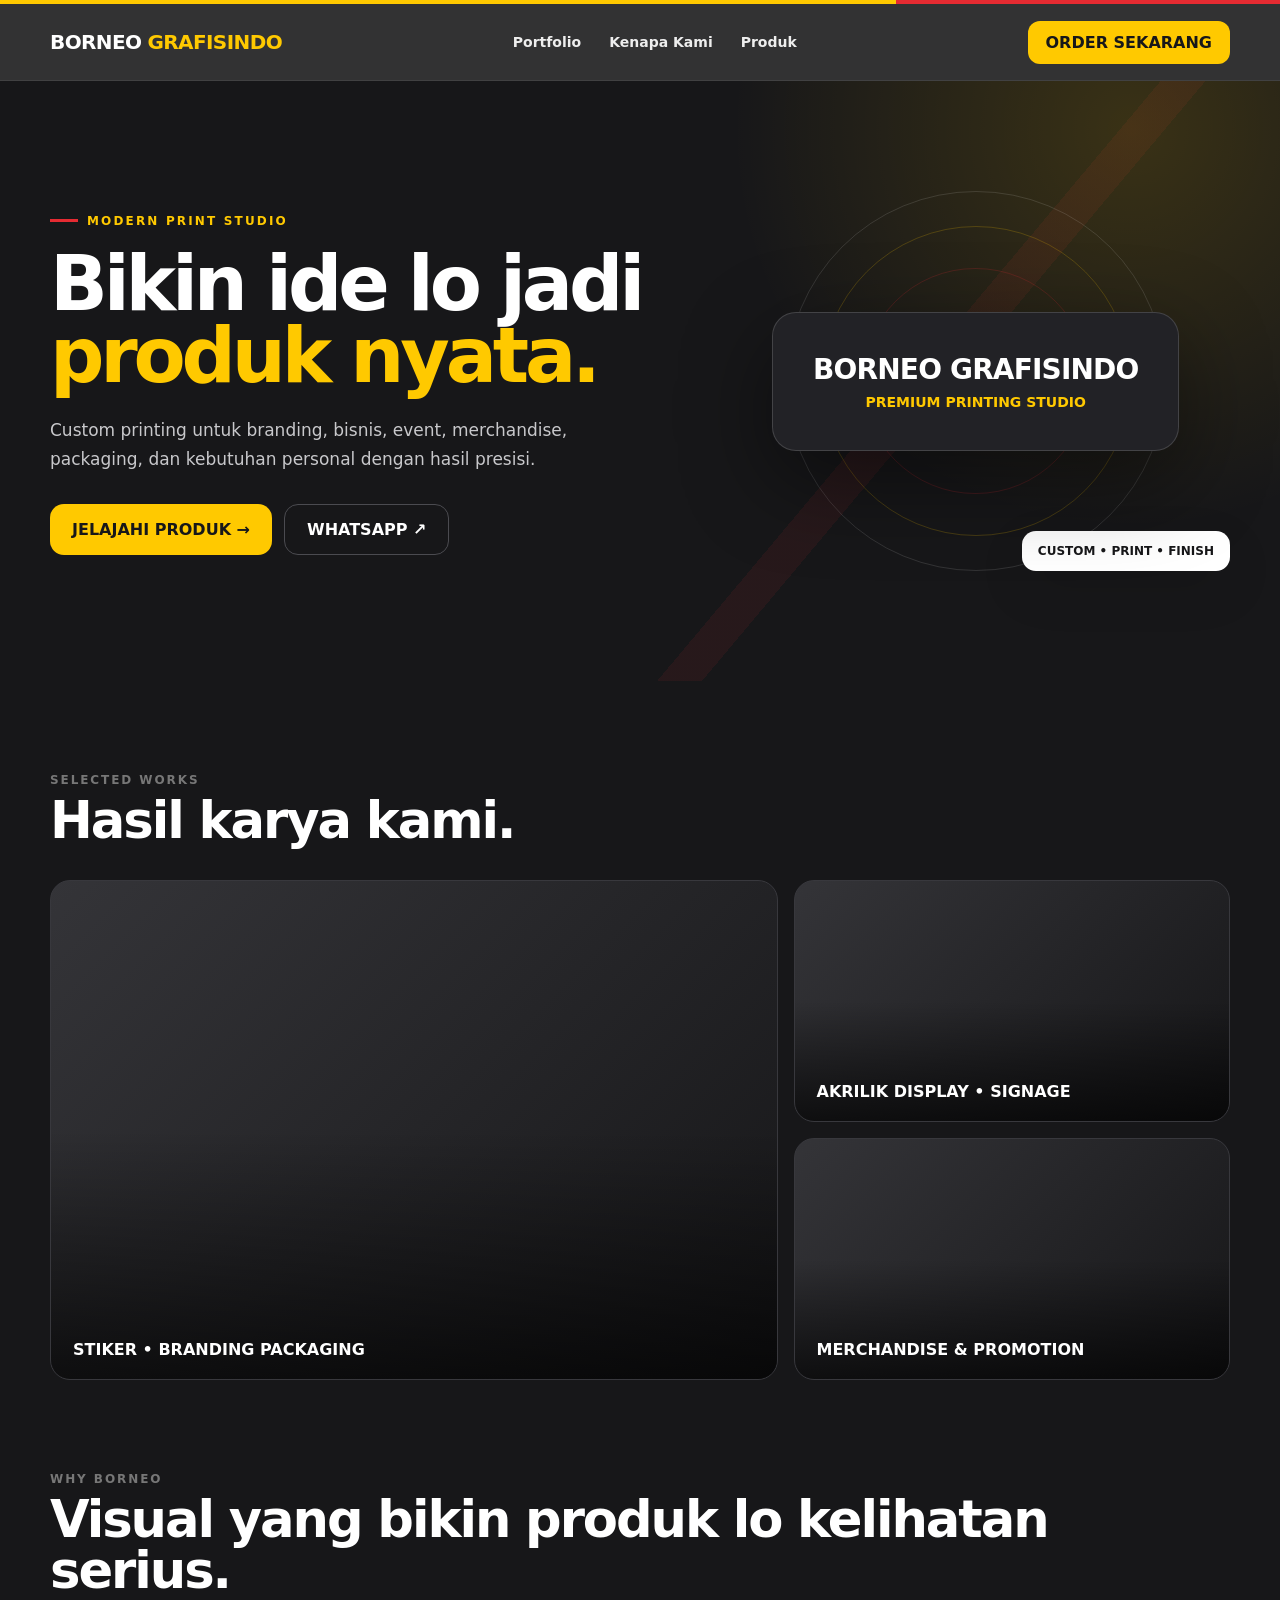
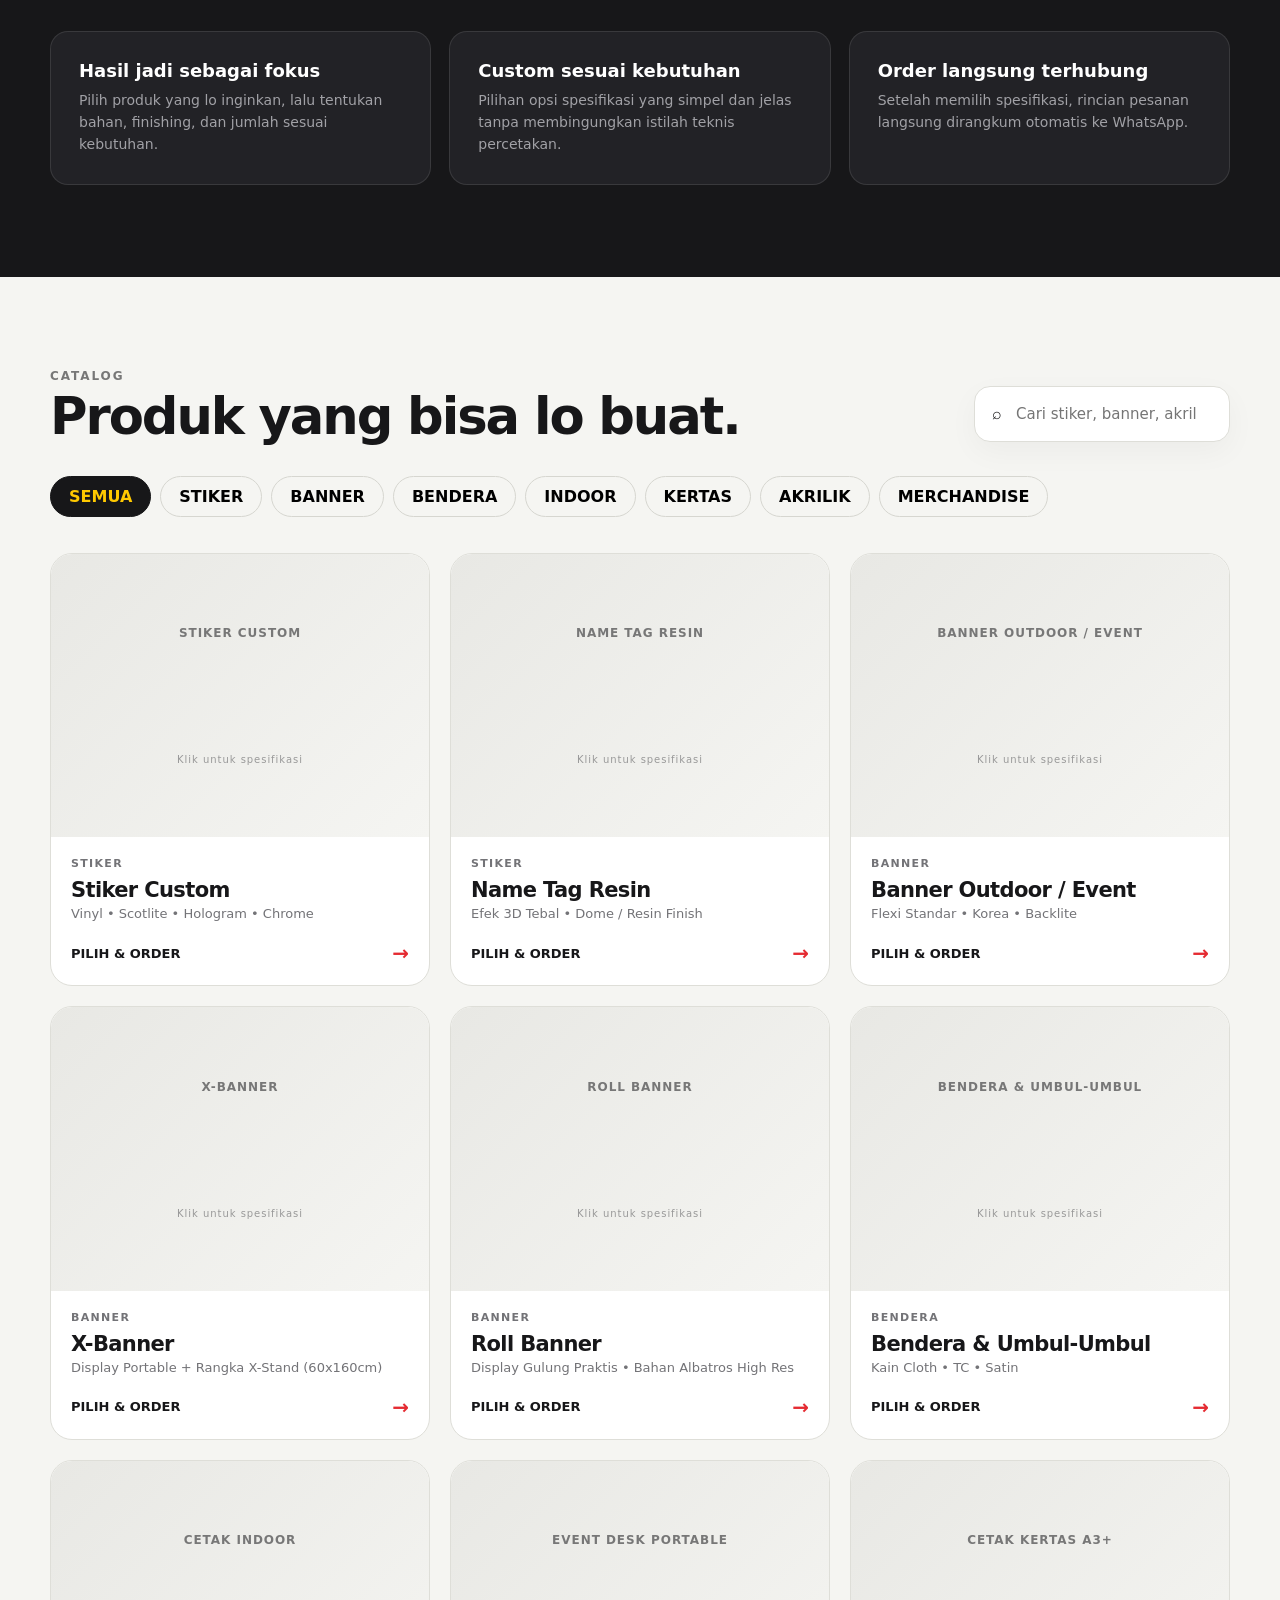
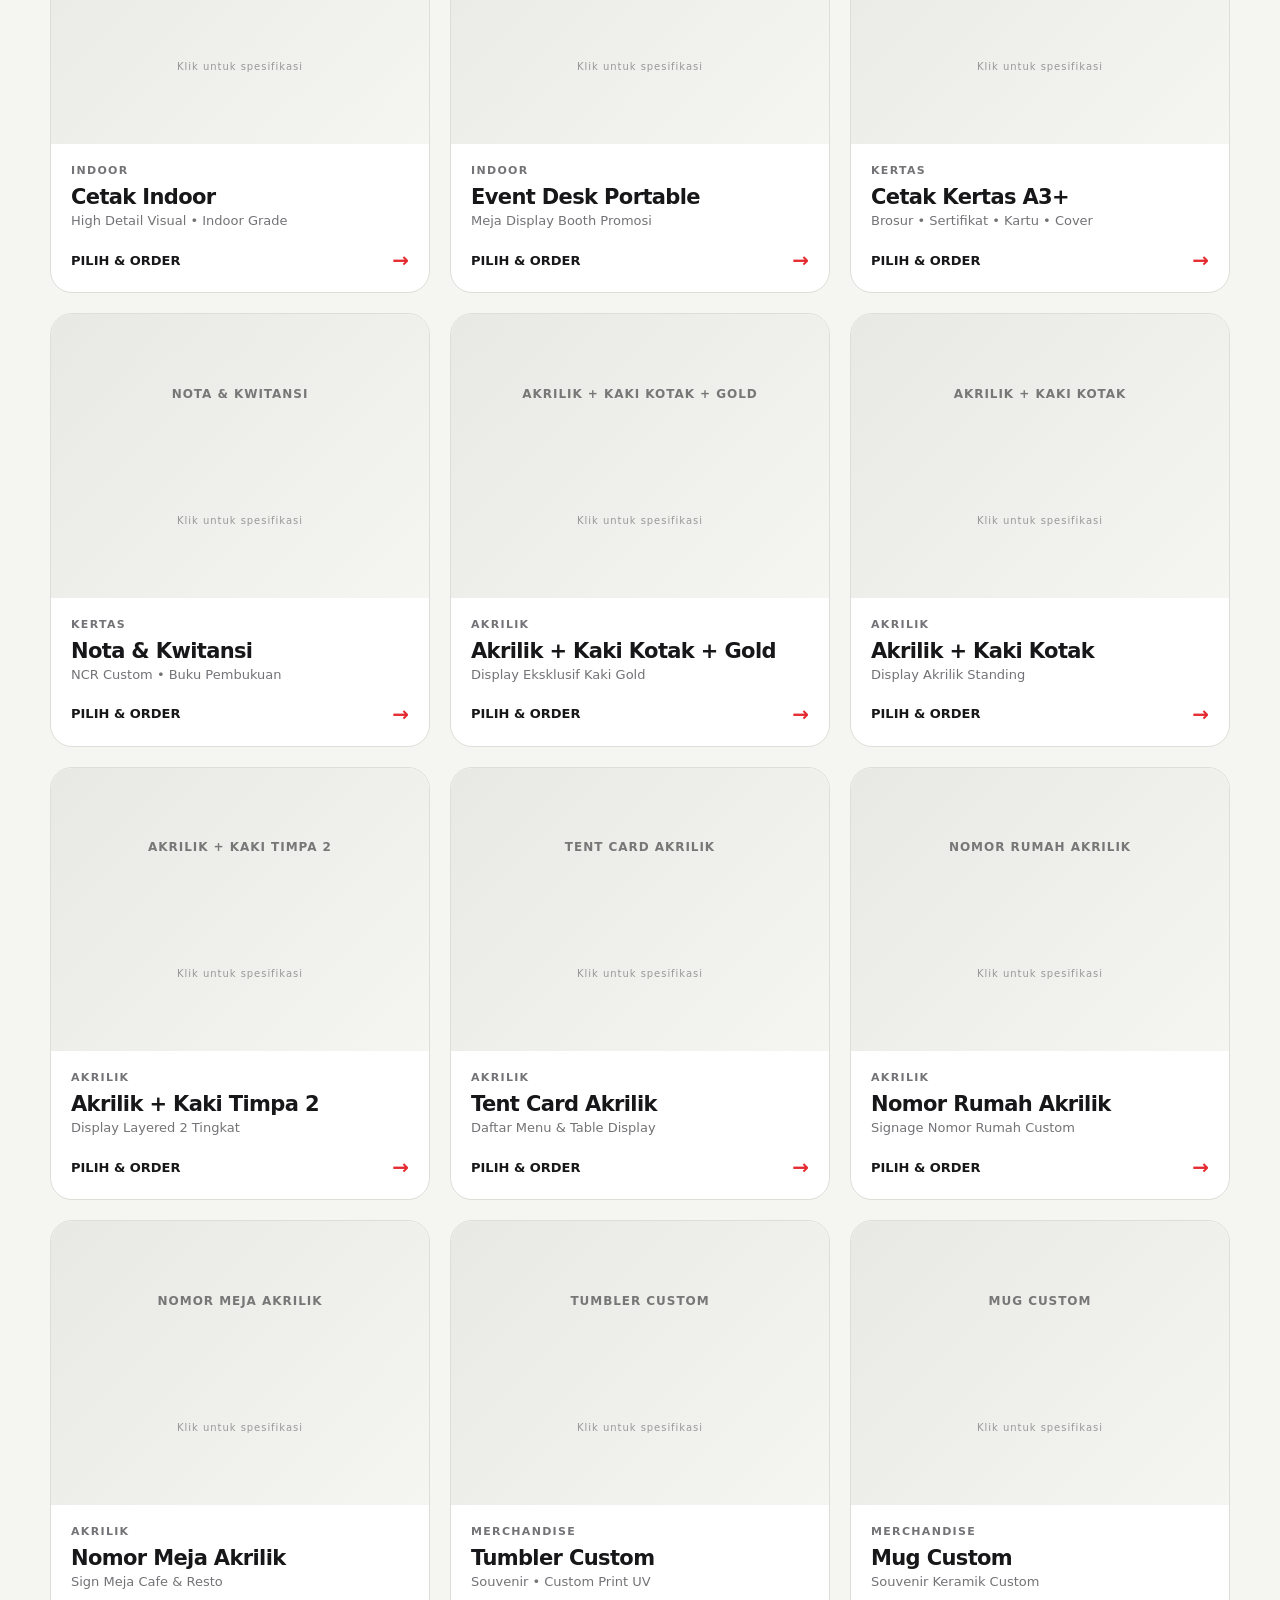
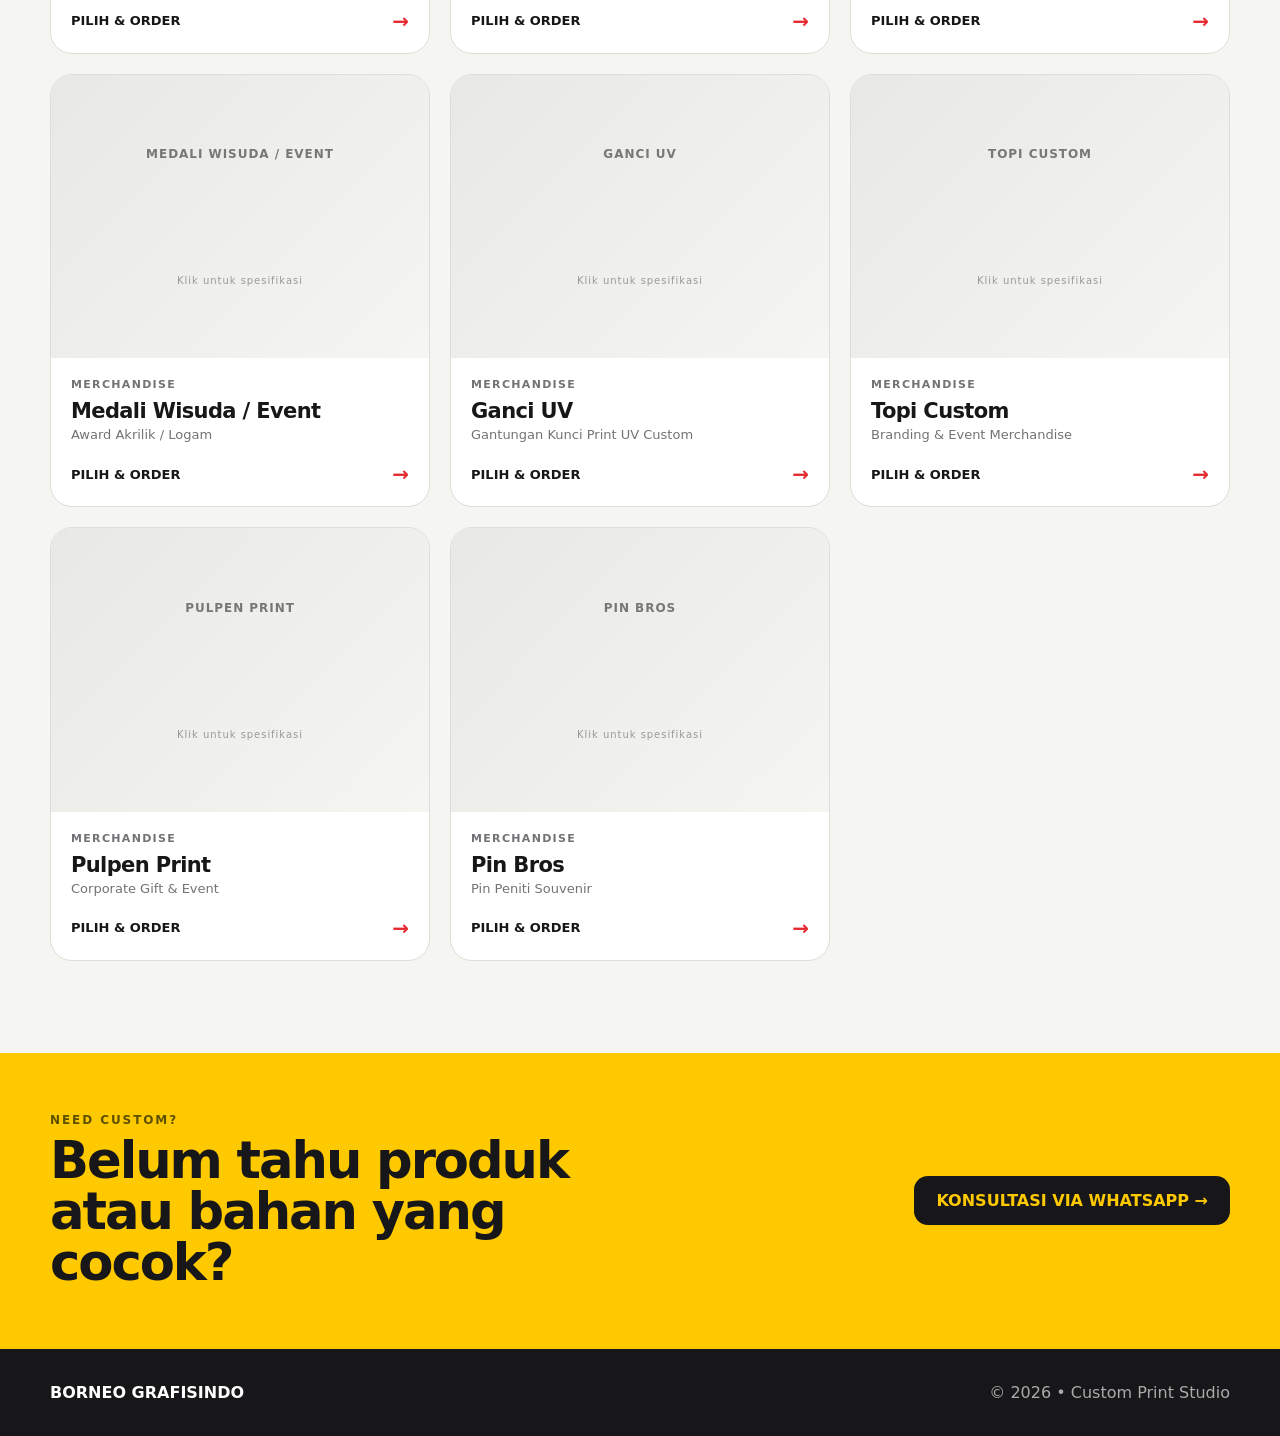
==== index.html @ 69546da8 "Update index.html" ====
<!doctype html>
<html lang="id">
<head>
<meta charset="utf-8">
<meta name="viewport" content="width=device-width,initial-scale=1">
<title>Borneo Grafisindo — Premium Catalog</title>
<meta name="description" content="Custom Printing & Creative Production">
<style>
:root{
  --black:#171719; --black2:#222226; --yellow:#ffc900; --red:#e52b32;
  --paper:#f5f5f2; --white:#fff; --muted:#737377; --line:#deded8;
  --radius:22px; --shadow:0 18px 50px rgba(0,0,0,.10);
}
*{box-sizing:border-box}
html{scroll-behavior:smooth}
body{margin:0;background:var(--paper);color:var(--black);font-family:Inter,ui-sans-serif,system-ui,-apple-system,BlinkMacSystemFont,"Segoe UI",sans-serif}
button,input{font:inherit}
button{cursor:pointer}
a{color:inherit;text-decoration:none}
.container{width:min(1180px,calc(100% - 40px));margin:auto}
.topline{height:4px;background:linear-gradient(90deg,var(--yellow) 0 70%,var(--red) 70%)}
.nav{position:sticky;top:0;z-index:30;background:rgba(23,23,25,.88);backdrop-filter:blur(16px);border-bottom:1px solid rgba(255,255,255,.08)}
.nav-inner{height:76px;display:flex;align-items:center;justify-content:space-between;gap:24px}
.logo-text{font-size:20px;font-weight:900;letter-spacing:-.03em;color:#fff;display:flex;align-items:center;gap:6px}
.logo-text span{color:var(--yellow)}
.navlinks{display:flex;gap:28px;color:#eee;font-size:14px;font-weight:700}
.navlinks a:hover{color:var(--yellow)}
.nav-cta{background:var(--yellow);color:var(--black);padding:12px 18px;border-radius:12px;font-weight:900;border:0}
.menu{display:none;background:transparent;border:1px solid #444;color:#fff;border-radius:10px;padding:10px}
.hero{background:var(--black);color:#fff;position:relative;overflow:hidden}
.hero:before{content:"";position:absolute;inset:-20% -10%;background:
  radial-gradient(circle at 82% 20%,rgba(255,201,0,.15),transparent 28%),
  linear-gradient(130deg,transparent 0 62%,rgba(229,43,50,.08) 62% 64%,transparent 64% 100%);
  pointer-events:none}
.hero-inner{min-height:600px;display:grid;grid-template-columns:1.1fr .9fr;align-items:center;gap:50px;position:relative}
.eyebrow{display:inline-flex;align-items:center;gap:9px;font-size:12px;letter-spacing:.18em;font-weight:900;color:var(--yellow);text-transform:uppercase}
.eyebrow:before{content:"";width:28px;height:3px;background:var(--red)}
h1{font-size:clamp(44px,6vw,76px);line-height:.95;letter-spacing:-.055em;margin:20px 0 24px;max-width:780px}
h1 span{color:var(--yellow)}
.hero-copy{font-size:17px;line-height:1.7;color:#c8c8cb;max-width:560px}
.actions{display:flex;gap:12px;flex-wrap:wrap;margin-top:30px}
.btn{border:0;border-radius:14px;padding:15px 22px;font-weight:900;display:inline-flex;align-items:center;justify-content:center}
.btn-primary{background:var(--yellow);color:var(--black)}
.btn-secondary{background:transparent;color:#fff;border:1px solid #4b4b50}
.hero-art{position:relative;min-height:400px;display:grid;place-items:center}
.logo-orbit{position:absolute;width:min(380px,78vw);aspect-ratio:1;border:1px solid rgba(255,255,255,.12);border-radius:50%}
.logo-orbit:before,.logo-orbit:after{content:"";position:absolute;inset:9%;border-radius:50%;border:1px solid rgba(255,201,0,.2)}
.logo-orbit:after{inset:20%;border-color:rgba(229,43,50,.2)}
.hero-badge-box{background:var(--black2);border:1px solid rgba(255,255,255,.15);border-radius:24px;padding:40px;text-align:center;box-shadow:0 30px 90px rgba(0,0,0,.45);z-index:2}
.hero-badge-box h3{margin:0;font-size:28px;font-weight:900;letter-spacing:-.03em}
.hero-badge-box p{margin:8px 0 0;color:var(--yellow);font-weight:700;font-size:14px}
.floating-tag{position:absolute;right:0;bottom:10px;background:#fff;color:var(--black);padding:13px 16px;border-radius:14px;font-size:12px;font-weight:900;box-shadow:var(--shadow)}
.section{padding:92px 0}
.section-head{display:flex;align-items:end;justify-content:space-between;gap:24px;margin-bottom:34px}
.kicker{font-size:12px;font-weight:900;letter-spacing:.16em;color:#777;text-transform:uppercase}
h2{font-size:clamp(32px,4vw,52px);letter-spacing:-.04em;line-height:1;margin:8px 0 0}
.search{display:flex;align-items:center;gap:12px;background:#fff;border:1px solid var(--line);border-radius:16px;padding:0 17px;height:56px;box-shadow:0 10px 30px rgba(0,0,0,.04)}
.search:focus-within{border-color:var(--yellow);box-shadow:0 0 0 4px rgba(255,201,0,.14)}
.search input{border:0;outline:0;background:transparent;width:100%;font-size:15px}
.filters{display:flex;gap:9px;overflow:auto;padding-bottom:8px;margin-bottom:28px;scrollbar-width:none}
.filters::-webkit-scrollbar{display:none}
.filter{border:1px solid #d6d6d0;background:transparent;border-radius:999px;padding:10px 18px;font-weight:800;white-space:nowrap;transition:all .2s ease}
.filter.active{background:var(--black);color:var(--yellow);border-color:var(--black)}
.grid{display:grid;grid-template-columns:repeat(3,1fr);gap:20px}
.card{background:#fff;border:1px solid var(--line);border-radius:var(--radius);overflow:hidden;transition:transform .25s ease,box-shadow .25s ease,border-color .25s ease;cursor:pointer}
.card:hover{transform:translateY(-6px);box-shadow:var(--shadow);border-color:#cfcfc8}
.product-photo{aspect-ratio:4/3;background:linear-gradient(135deg,#e8e8e4,#f5f5f2);position:relative;overflow:hidden;display:grid;place-items:center}
.product-photo img{width:100%;height:100%;object-fit:cover;display:block;transition:transform .45s ease}
.card:hover .product-photo img{transform:scale(1.05)}
.photo-fallback{position:absolute;inset:0;display:grid;place-items:center;color:#777;font-weight:900;letter-spacing:.08em;font-size:12px;text-align:center;padding:15px}
.card-body{padding:20px}
.badge{font-size:11px;letter-spacing:.12em;font-weight:900;color:var(--muted);text-transform:uppercase}
.card h3{margin:8px 0 4px;font-size:21px;letter-spacing:-.03em}
.card p{margin:0;color:var(--muted);font-size:13px}
.card-link{display:flex;justify-content:space-between;align-items:center;margin-top:20px;font-weight:900;font-size:13px}
.card-link span:last-child{color:var(--red);font-size:20px}
.dark-section{background:var(--black);color:#fff}
.portfolio{display:grid;grid-template-columns:1.25fr .75fr;gap:16px}
.port-card{min-height:240px;border-radius:20px;overflow:hidden;position:relative;background:linear-gradient(135deg,#343438,#161618);border:1px solid #38383d}
.port-card.tall{grid-row:span 2;min-height:500px}
.port-card:after{content:"";position:absolute;inset:0;background:linear-gradient(180deg,transparent 50%,rgba(0,0,0,.65))}
.port-label{position:absolute;left:22px;bottom:20px;z-index:2;font-weight:900}
.features{display:grid;grid-template-columns:repeat(3,1fr);gap:18px}
.feature{background:var(--black2);border-radius:18px;padding:28px;border:1px solid rgba(255,255,255,.1)}
.feature strong{font-size:18px;display:block;margin-bottom:8px;color:#fff}
.feature p{margin:0;color:#a1a1a6;line-height:1.6;font-size:14px}
.cta{background:var(--yellow);padding:60px 0}
.cta-inner{display:flex;align-items:center;justify-content:space-between;gap:30px}
.cta h2{max-width:650px}
.modal{position:fixed;inset:0;background:rgba(0,0,0,.7);backdrop-filter:blur(10px);display:none;align-items:center;justify-content:center;padding:20px;z-index:50}
.modal.open{display:flex}
.modal-box{width:min(940px,100%);max-height:90vh;overflow:auto;background:var(--paper);border-radius:26px;box-shadow:0 40px 120px rgba(0,0,0,.35);display:grid;grid-template-columns:1.05fr .95fr}
.modal-media{min-height:450px;background:linear-gradient(135deg,#e2e2de,#efefe9);display:flex;flex-direction:column;align-items:center;justify-content:center;padding:24px;position:relative;gap:14px}
.modal-media-main{width:100%;height:380px;border-radius:18px;overflow:hidden;background:#fff;position:relative;box-shadow:0 10px 25px rgba(0,0,0,.06)}
.modal-media-main img{width:100%;height:100%;object-fit:cover;display:block}
.gallery-dots{display:flex;gap:8px;justify-content:center;align-items:center;flex-wrap:wrap}
.dot{width:10px;height:10px;border-radius:50%;background:#ccc;cursor:pointer;border:0;padding:0;transition:all .2s ease}
.dot.active{background:var(--black);transform:scale(1.25);border-radius:6px;width:24px}
.modal-content{padding:34px}
.close{float:right;border:0;background:#e7e7e1;border-radius:50%;width:38px;height:38px;font-size:20px;font-weight:700;display:inline-flex;align-items:center;justify-content:center;line-height:1;padding:0}
.option-group{margin:20px 0}
.option-group label{font-size:11px;font-weight:900;letter-spacing:.12em;color:#777;display:block;margin-bottom:9px}
.options{display:flex;gap:8px;flex-wrap:wrap}
.option{border:1px solid #ccc;background:#fff;border-radius:11px;padding:9px 13px;font-weight:800;font-size:13px;transition:all .15s ease}
.option.selected{background:var(--black);color:var(--yellow);border-color:var(--black)}
.qty{display:flex;align-items:center;width:max-content;border:1px solid #ccc;border-radius:12px;overflow:hidden;background:#fff}
.qty button{width:40px;height:40px;border:0;background:#fff;font-weight:900}
.qty span{min-width:48px;text-align:center;font-weight:900}
@media(max-width:850px){
 .container{width:min(100% - 28px,700px)}
 .navlinks,.nav-cta{display:none} .menu{display:block}
 .hero-inner{grid-template-columns:1fr;min-height:auto;padding:60px 0 40px}
 .hero-art{min-height:280px;order:-1}
 .grid{grid-template-columns:repeat(2,1fr);gap:13px}
 .modal-box{grid-template-columns:1fr;max-height:94vh}
 .modal-media{min-height:280px}
 .modal-media-main{height:250px}
 .features{grid-template-columns:1fr}
}
@media(max-width:520px){
 h1{font-size:42px}
 .grid{grid-template-columns:1fr}
 .modal-content{padding:22px}
}
</style>
</head>
<body>
<div class="topline"></div>

<nav class="nav">
  <div class="container nav-inner">
    <div class="logo-text">BORNEO <span>GRAFISINDO</span></div>
    <div class="navlinks">
      <a href="#portfolio">Portfolio</a><a href="#kenapa">Kenapa Kami</a><a href="#produk">Produk</a>
    </div>
    <button class="nav-cta" onclick="scrollToOrder()">ORDER SEKARANG</button>
    <button class="menu" aria-label="Menu" onclick="scrollToOrder()">☰</button>
  </div>
</nav>

<header class="hero">
  <div class="container hero-inner">
    <div>
      <div class="eyebrow">Modern Print Studio</div>
      <h1>Bikin ide lo jadi <span>produk nyata.</span></h1>
      <p class="hero-copy">Custom printing untuk branding, bisnis, event, merchandise, packaging, dan kebutuhan personal dengan hasil presisi.</p>
      <div class="actions">
        <a class="btn btn-primary" href="#produk">JELAJAHI PRODUK →</a>
        <button class="btn btn-secondary" onclick="orderWhatsApp('Konsultasi umum')">WHATSAPP ↗</button>
      </div>
    </div>
    <div class="hero-art">
      <div class="logo-orbit"></div>
      <div class="hero-badge-box">
        <h3>BORNEO GRAFISINDO</h3>
        <p>PREMIUM PRINTING STUDIO</p>
      </div>
      <div class="floating-tag">CUSTOM • PRINT • FINISH</div>
    </div>
  </div>
</header>

<main>
<!-- SECTION PORTFOLIO / HASIL KARYA KAMI (Naik di bawah Hero) -->
<section class="section dark-section" id="portfolio">
  <div class="container">
    <div class="section-head"><div><div class="kicker">Selected Works</div><h2>Hasil karya kami.</h2></div></div>
    <div class="portfolio">
      <div class="port-card tall"><div class="port-label">STIKER • BRANDING PACKAGING</div></div>
      <div class="port-card"><div class="port-label">AKRILIK DISPLAY • SIGNAGE</div></div>
      <div class="port-card"><div class="port-label">MERCHANDISE & PROMOTION</div></div>
    </div>
  </div>
</section>

<!-- SECTION WHY BORNEO -->
<section class="section dark-section" id="kenapa" style="padding-top:0">
  <div class="container">
    <div class="section-head"><div><div class="kicker">Why Borneo</div><h2>Visual yang bikin produk lo kelihatan serius.</h2></div></div>
    <div class="features">
      <div class="feature"><strong>Hasil jadi sebagai fokus</strong><p>Pilih produk yang lo inginkan, lalu tentukan bahan, finishing, dan jumlah sesuai kebutuhan.</p></div>
      <div class="feature"><strong>Custom sesuai kebutuhan</strong><p>Pilihan opsi spesifikasi yang simpel dan jelas tanpa membingungkan istilah teknis percetakan.</p></div>
      <div class="feature"><strong>Order langsung terhubung</strong><p>Setelah memilih spesifikasi, rincian pesanan langsung dirangkum otomatis ke WhatsApp.</p></div>
    </div>
  </div>
</section>

<!-- SECTION KATALOG PRODUK -->
<section class="section" id="produk">
  <div class="container">
    <div class="section-head">
      <div><div class="kicker">Catalog</div><h2>Produk yang bisa lo buat.</h2></div>
      <div class="search"><span>⌕</span><input id="search" type="search" placeholder="Cari stiker, banner, akrilik, nota..." oninput="renderProducts()"></div>
    </div>
    <div class="filters" id="filters"></div>
    <div class="grid" id="grid"></div>
  </div>
</section>

<!-- SECTION ORDER CTA -->
<section class="cta" id="order">
  <div class="container cta-inner">
    <div><div class="kicker" style="color:#5d5100">Need custom?</div><h2>Belum tahu produk atau bahan yang cocok?</h2></div>
    <button class="btn" style="background:var(--black);color:var(--yellow)" onclick="orderWhatsApp('Saya mau konsultasi produk custom')">KONSULTASI VIA WHATSAPP →</button>
  </div>
</section>
</main>

<footer style="background:var(--black);color:#aaa;padding:34px 0">
  <div class="container" style="display:flex;justify-content:space-between;gap:20px;flex-wrap:wrap">
    <strong style="color:#fff">BORNEO GRAFISINDO</strong><span>© 2026 • Custom Print Studio</span>
  </div>
</footer>

<div class="modal" id="modal" onclick="if(event.target===this)closeModal()">
  <div class="modal-box">
    <div class="modal-media">
      <div class="modal-media-main">
        <img id="modalImg" alt="">
        <div id="modalFallback" class="photo-fallback" style="display:none">FOTO PRODUK</div>
      </div>
      <div class="gallery-dots" id="galleryDots"></div>
    </div>
    <div class="modal-content">
      <button class="close" onclick="closeModal()">×</button>
      <div class="kicker" id="modalCat"></div>
      <h2 id="modalTitle" style="font-size:36px;margin-top:8px"></h2>
      <p id="modalSub" style="color:var(--muted)"></p>
      <div id="configOptions"></div>
      <div class="option-group" id="qtyGroup">
        <label>JUMLAH</label>
        <div class="qty"><button onclick="changeQty(-1)">−</button><span id="qty">100</span><button onclick="changeQty(1)">+</button></div>
      </div>
      <button class="btn btn-primary" style="width:100%;margin-top:10px" onclick="sendCurrentOrder()">ORDER VIA WHATSAPP →</button>
    </div>
  </div>
</div>

<script>
// DAFTAR PRODUK BORNEO GRAFISINDO
const products = [
  // STIKER
  {
    id: "stiker",
    name: "Stiker Custom",
    sub: "Vinyl • Scotlite • Hologram • Chrome",
    category: "STIKER",
    cover: "images/stiker/cover.webp",
    images: [
      "images/stiker/vinyl.webp",
      "images/stiker/scotlite.webp",
      "images/stiker/kromo.webp",
      "images/stiker/transparan.webp",
      "images/stiker/hologram.webp",
      "images/stiker/chrome.webp",
      "images/stiker/laminating-glossy.webp",
      "images/stiker/laminating-doff.webp",
      "images/stiker/laminating-glitter.webp",
      "images/stiker/kisscut.webp",
      "images/stiker/diecut.webp"
    ],
    options: [
      ["BAHAN", ["Vinyl", "Scotlite", "Kromo", "Transparan", "Hologram", "Chrome"]],
      ["LAMINATING", ["Tanpa Laminating", "Glossy", "Doff", "Glitter"]],
      ["FINISHING", ["Potong Kotak / Strip", "Kisscut", "Diecut Pola"]]
    ]
  },
  {
    id: "name-tag-resin",
    name: "Name Tag Resin",
    sub: "Efek 3D Tebal • Dome / Resin Finish",
    category: "STIKER",
    cover: "images/stiker/timbul-cover.webp",
    images: [
      "images/stiker/timbul-resin.webp",
      "images/stiker/vinyl.webp",
      "images/stiker/chrome.webp",
      "images/stiker/gold.webp"
    ],
    options: [
      ["BAHAN DASAR", ["Vinyl Putih", "Chrome", "Gold"]],
      ["FINISHING", ["Resin"]],
      ["BENTUK POTONG", ["Sesuai Pola"]]
    ]
  },

  // BANNER & DISPLAY STAND
  {
    id: "banner",
    name: "Banner Outdoor / Event",
    sub: "Flexi Standar • Korea • Backlite",
    category: "BANNER",
    cover: "images/banner/cover.webp",
    images: [
      "images/banner/vinyl-280gr.webp",
      "images/banner/korea-440gr.webp",
      "images/banner/backlite.webp"
    ],
    options: [
      ["BAHAN", ["Vinyl 280gr", "Korea 440gr", "Backlite"]],
      ["FINISHING", ["Mata Ayam", "Les Putih", "Lipat Keliling", "Lipat Keliling + Mata Ayam", "Selongsong Tiang"]]
    ]
  },
  {
    id: "xbanner",
    name: "X-Banner",
    sub: "Display Portable + Rangka X-Stand (60x160cm)",
    category: "BANNER",
    cover: "images/banner/x-banner-cover.webp",
    images: [
      "images/banner/x-banner-vinyl.webp",
      "images/banner/x-banner-korea.webp",
      "images/banner/x-banner-albatros.webp"
    ],
    options: [
      ["BAHAN", ["Vinyl", "Korea", "Albatros"]],
      ["FINISHING", ["Mata Ayam 4 Sudut (Standar X-Banner)"]]
    ]
  },
  {
    id: "rollbanner",
    name: "Roll Banner",
    sub: "Display Gulung Praktis • Bahan Albatros High Res",
    category: "BANNER",
    cover: "images/banner/roll-banner-cover.webp",
    images: [
      "images/banner/roll-banner-60x160.webp",
      "images/banner/roll-banner-85x200.webp"
    ],
    options: [
      ["BAHAN", ["Albatros"]],
      ["UKURAN", ["60 × 160 cm", "85 × 200 cm"]],
      ["LAMINATING", ["Tanpa Laminating", "Glossy", "Doff"]]
    ]
  },

  // BENDERA
  {
    id: "bendera",
    name: "Bendera & Umbul-Umbul",
    sub: "Kain Cloth • TC • Satin",
    category: "BENDERA",
    cover: "images/bendera/cover.webp",
    images: [
      "images/bendera/cloth-banner.webp",
      "images/bendera/kain-tc.webp",
      "images/bendera/kain-satin.webp"
    ],
    options: [
      ["BAHAN", ["Cloth Banner", "Kain TC", "Kain Satin"]],
      ["FINISHING", ["Lem Tali / Keliling", "Selongsong Tiang", "Tanpa Finishing (Potong Pas)"]]
    ]
  },

  // CETAK INDOOR & EVENT DESK
  {
    id: "indoor",
    name: "Cetak Indoor",
    sub: "High Detail Visual • Indoor Grade",
    category: "INDOOR",
    cover: "images/indoor/cover.webp",
    images: [
      "images/indoor/maxdecal.webp",
      "images/indoor/ritrama.webp",
      "images/indoor/transparan.webp",
      "images/indoor/hologram.webp",
      "images/indoor/one-way.webp",
      "images/indoor/albatros.webp",
      "images/indoor/chrome.webp"
    ],
    options: [
      ["VISUAL HASIL", ["Eco Solvent", "Print UV"]],
      ["BAHAN", ["Maxdecal", "Ritrama", "Transparan", "Hologram", "One Way", "Albatros", "Chrome"]],
      ["LAMINATING", ["Tanpa Laminating", "Glossy", "Doff", "Glitter"]],
      ["FINISHING", ["Potong"]]
    ]
  },
  {
    id: "eventdesk",
    name: "Event Desk Portable",
    sub: "Meja Display Booth Promosi",
    category: "INDOOR",
    cover: "images/indoor/event-desk-cover.webp",
    images: [
      "images/indoor/event-desk.webp"
    ],
    options: [
      ["LAMINATING", ["Tanpa Laminating", "Glossy", "Doff"]]
    ]
  },

  // CETAK KERTAS A3+
  {
    id: "kertas-a3",
    name: "Cetak Kertas A3+",
    sub: "Brosur • Sertifikat • Kartu • Cover",
    category: "KERTAS",
    cover: "images/kertas/cover.webp",
    images: [
      "images/kertas/artpaper-260-gr.webp",
      "images/kertas/artpaper-190-gr.webp",
      "images/kertas/artpaper-120-gr.webp",
      "images/kertas/pindo-cad.webp",
      "images/kertas/concord.webp",
      "images/kertas/hvs-100-gr.webp",
      "images/kertas/linen.webp",
      "images/kertas/rajawali.webp",
      "images/kertas/duplex.webp",
      "images/kertas/artpaper-300-gr.webp",
      "images/kertas/new-top-200-gr.webp",
      "images/kertas/ivory-230-gr.webp",
      "images/kertas/via-felt-216-gr.webp"
    ],
    options: [
      ["BAHAN", ["Artpaper 260 gr", "Artpaper 190 gr", "Artpaper 120 gr", "Pindo Cad", "Concord", "HVS 100 gr", "Linen", "Rajawali", "Duplex", "Artpaper 300 gr", "New Top 200 gr", "Ivory 230 gr", "Via Felt 216 gr"]],
      ["SISI CETAK", ["1 Sisi", "2 Sisi"]],
      ["LAMINATING", ["Tanpa Laminating", "Glossy", "Doff", "Glitter"]],
      ["FINISHING", ["Potong Cutter", "Staples Tengah", "Jilid Samping", "Spiral", "Die Cut"]]
    ]
  },

  // NOTA & KWITANSI
  {
    id: "nota-kwitansi",
    name: "Nota & Kwitansi",
    sub: "NCR Custom • Buku Pembukuan",
    category: "KERTAS",
    cover: "images/kertas/nota-cover.webp",
    images: [
      "images/kertas/ncr-1-ply.webp",
      "images/kertas/ncr-2-ply.webp",
      "images/kertas/ncr-3-ply.webp",
      "images/kertas/ncr-4-ply.webp"
    ],
    options: [
      ["BAHAN / PLY", ["NCR 1 Ply (HVS)", "NCR 2 Ply", "NCR 3 Ply", "NCR 4 Ply"]],
      ["UKURAN", ["1 Folio (F4)", "1/2 Folio", "1/3 Folio", "1/4 Folio"]],
      ["CETAK", ["1 Warna", "Full Color"]],
      ["FINISHING", ["Lem Samping (Bloklem)", "Porporasi + Penomoran", "Porporasi (Tanpa Penomoran)"]]
    ]
  },

  // AKRILIK
  {
    id: "akrilik-gold",
    name: "Akrilik + Kaki Kotak + Gold",
    sub: "Display Eksklusif Kaki Gold",
    category: "AKRILIK",
    cover: "images/akrilik/kaki-gold-cover.webp",
    images: [
      "images/akrilik/kaki-gold.webp",
      "images/akrilik/box-akrilik.webp"
    ],
    options: [
      ["ADD-ON", ["Tanpa Box", "Box Akrilik"]]
    ]
  },
  {
    id: "akrilik-kotak",
    name: "Akrilik + Kaki Kotak",
    sub: "Display Akrilik Standing",
    category: "AKRILIK",
    cover: "images/akrilik/kaki-kotak-cover.webp",
    images: [
      "images/akrilik/kaki-kotak.webp",
      "images/akrilik/box-akrilik.webp"
    ],
    options: [
      ["ADD-ON", ["Tanpa Box", "Box Akrilik"]]
    ]
  },
  {
    id: "akrilik-timpa",
    name: "Akrilik + Kaki Timpa 2",
    sub: "Display Layered 2 Tingkat",
    category: "AKRILIK",
    cover: "images/akrilik/timpa-2-cover.webp",
    images: [
      "images/akrilik/timpa-2.webp",
      "images/akrilik/box-akrilik.webp"
    ],
    options: [
      ["ADD-ON", ["Tanpa Box", "Box Akrilik"]]
    ]
  },
  {
    id: "tentcard",
    name: "Tent Card Akrilik",
    sub: "Daftar Menu & Table Display",
    category: "AKRILIK",
    cover: "images/akrilik/tent-card-cover.webp",
    images: [
      "images/akrilik/a6.webp",
      "images/akrilik/a5.webp",
      "images/akrilik/a4.webp"
    ],
    options: [
      ["UKURAN", ["A6", "A5", "A4"]]
    ]
  },
  {
    id: "nomor-rumah",
    name: "Nomor Rumah Akrilik",
    sub: "Signage Nomor Rumah Custom",
    category: "AKRILIK",
    cover: "images/akrilik/nomor-rumah-cover.webp",
    images: [
      "images/akrilik/nomor-rumah.webp"
    ],
    options: []
  },
  {
    id: "nomor-meja",
    name: "Nomor Meja Akrilik",
    sub: "Sign Meja Cafe & Resto",
    category: "AKRILIK",
    cover: "images/akrilik/nomor-meja-cover.webp",
    images: [
      "images/akrilik/nomor-meja.webp"
    ],
    options: []
  },

  // MERCHANDISE
  {
    id: "tumbler",
    name: "Tumbler Custom",
    sub: "Souvenir • Custom Print UV",
    category: "MERCHANDISE",
    cover: "images/merchandise/tumbler-cover.webp",
    images: [
      "images/merchandise/tumbler.webp",
      "images/merchandise/tumbler-1-sisi.webp",
      "images/merchandise/tumbler-2-sisi.webp",
      "images/merchandise/tumbler-keliling.webp"
    ],
    options: [
      ["SISI CETAK", ["1 Sisi", "2 Sisi", "Print Keliling (Rotary)"]]
    ]
  },
  {
    id: "mug",
    name: "Mug Custom",
    sub: "Souvenir Keramik Custom",
    category: "MERCHANDISE",
    cover: "images/merchandise/mug-cover.webp",
    images: [
      "images/merchandise/mug-standard.webp",
      "images/merchandise/mug-custom.webp"
    ],
    options: [
      ["MODEL", ["Mug Standard", "Mug Custom"]]
    ]
  },
  {
    id: "medali",
    name: "Medali Wisuda / Event",
    sub: "Award Akrilik / Logam",
    category: "MERCHANDISE",
    cover: "images/merchandise/medali-cover.webp",
    images: [
      "images/merchandise/medali.webp"
    ],
    options: [
      ["MODEL", ["Custom"]]
    ]
  },
  {
    id: "ganci",
    name: "Ganci UV",
    sub: "Gantungan Kunci Print UV Custom",
    category: "MERCHANDISE",
    cover: "images/merchandise/ganci-cover.webp",
    images: [
      "images/merchandise/ganci-1-sisi.webp",
      "images/merchandise/ganci-2-sisi.webp"
    ],
    options: [
      ["SISI CETAK", ["1 Sisi", "2 Sisi (Bolak-Balik)"]]
    ]
  },
  {
    id: "topi",
    name: "Topi Custom",
    sub: "Branding & Event Merchandise",
    category: "MERCHANDISE",
    cover: "images/merchandise/topi-cover.webp",
    images: [
      "images/merchandise/topi-print.webp",
      "images/merchandise/topi-bordir.webp"
    ],
    options: [
      ["FINISHING", ["Print", "Bordir"]]
    ]
  },
  {
    id: "pulpen",
    name: "Pulpen Print",
    sub: "Corporate Gift & Event",
    category: "MERCHANDISE",
    cover: "images/merchandise/pulpen-cover.webp",
    images: [
      "images/merchandise/pulpen-standard.webp",
      "images/merchandise/pulpen-premium.webp"
    ],
    options: [
      ["MODEL", ["Pulpen Standard", "Pulpen Premium"]]
    ]
  },
  {
    id: "pin",
    name: "Pin Bros",
    sub: "Pin Peniti Souvenir",
    category: "MERCHANDISE",
    cover: "images/merchandise/pin-cover.webp",
    images: [
      "images/merchandise/pin-25mm.webp",
      "images/merchandise/pin-32mm.webp",
      "images/merchandise/pin-44mm.webp",
      "images/merchandise/pin-58mm.webp"
    ],
    options: [
      ["UKURAN", ["25mm", "32mm", "44mm", "58mm"]]
    ]
  }
];

let activeCategory = "SEMUA", currentProduct = null, currentImageIndex = 0, qty = 100;
const cats = ["SEMUA", ...new Set(products.map(p => p.category))];

function renderFilters() {
  document.getElementById("filters").innerHTML = cats.map(c => `
    <button class="filter ${c === activeCategory ? "active" : ""}" onclick="setCategory('${c}')">${c}</button>
  `).join("");
}

function setCategory(c) {
  activeCategory = c;
  renderFilters();
  renderProducts();
}

function renderProducts() {
  const q = document.getElementById("search").value.toLowerCase().trim();
  const list = products.filter(p => 
    (activeCategory === "SEMUA" || p.category === activeCategory) &&
    (!q || (p.name + " " + p.sub + " " + p.category).toLowerCase().includes(q))
  );

  document.getElementById("grid").innerHTML = list.map(p => {
    const displayImg = p.cover ? p.cover : (p.images && p.images.length > 0 ? p.images[0] : "");
    return `
      <article class="card" onclick="openProduct('${p.id}')">
        <div class="product-photo">
          <img loading="lazy" src="${displayImg}" alt="${p.name}" onerror="this.style.display='none';this.nextElementSibling.style.display='grid'">
          <div class="photo-fallback" style="display:none">${p.name.toUpperCase()}<br><span style="font-size:10px;font-weight:400;color:#999">Klik untuk spesifikasi</span></div>
        </div>
        <div class="card-body">
          <div class="badge">${p.category}</div>
          <h3>${p.name}</h3>
          <p>${p.sub}</p>
          <div class="card-link">
            <span>PILIH & ORDER</span>
            <span>→</span>
          </div>
        </div>
      </article>
    `;
  }).join("") || `<div style="grid-column:1/-1;padding:60px;text-align:center;color:#777">Produk tidak ditemukan.</div>`;
}

function setOptions(id, items, groupName) {
  document.getElementById(id).innerHTML = items.map((x, i) => `
    <button class="option ${i === 0 ? "selected" : ""}" onclick="selectOption(this, '${groupName}', '${x.replace(/'/g, "\\'")}')">${x}</button>
  `).join("");
}

function openProduct(id) {
  currentProduct = products.find(p => p.id === id);
  currentImageIndex = 0;
  qty = 100;
  
  document.getElementById("qty").textContent = qty;
  document.getElementById("modalTitle").textContent = currentProduct.name;
  document.getElementById("modalSub").textContent = currentProduct.sub;
  document.getElementById("modalCat").textContent = currentProduct.category;
  
  updateModalGallery();

  if (currentProduct.options && currentProduct.options.length > 0) {
    document.getElementById("configOptions").innerHTML = currentProduct.options.map((g, i) => `
      <div class="option-group">
        <label>${g[0]}</label>
        <div class="options" id="opt-${i}"></div>
      </div>
    `).join("");
    currentProduct.options.forEach((g, i) => setOptions("opt-" + i, g[1], g[0]));
  } else {
    document.getElementById("configOptions").innerHTML = "";
  }

  document.getElementById("modal").classList.add("open");
  document.body.style.overflow = "hidden";
}

function updateModalGallery() {
  const imgs = currentProduct.images || [];
  const imgEl = document.getElementById("modalImg");
  const fallbackEl = document.getElementById("modalFallback");
  const dotsEl = document.getElementById("galleryDots");

  if (imgs.length > 0) {
    imgEl.style.display = "block";
    fallbackEl.style.display = "none";
    imgEl.src = imgs[currentImageIndex];
    imgEl.onerror = () => {
      imgEl.style.display = "none";
      fallbackEl.style.display = "grid";
      fallbackEl.textContent = currentProduct.name.toUpperCase();
    };
  } else {
    imgEl.style.display = "none";
    fallbackEl.style.display = "grid";
    fallbackEl.textContent = currentProduct.name.toUpperCase();
  }

  if (imgs.length > 1) {
    dotsEl.innerHTML = imgs.map((_, i) => `
      <button class="dot ${i === currentImageIndex ? "active" : ""}" onclick="setModalImage(${i})"></button>
    `).join("");
  } else {
    dotsEl.innerHTML = "";
  }
}

function setModalImage(idx) {
  currentImageIndex = idx;
  updateModalGallery();
}

function selectOption(el, groupName, optValue) {
  [...el.parentElement.children].forEach(x => x.classList.remove("selected"));
  el.classList.add("selected");

  if (currentProduct && currentProduct.images && currentProduct.images.length > 1) {
    const rawTerms = optValue.toLowerCase().replace(/[^a-z0-9]/g, " ").trim().split(/\s+/);
    
    let matchIdx = currentProduct.images.findIndex(img => {
      const imgLower = img.toLowerCase();
      return rawTerms.some(term => term.length > 2 && imgLower.includes(term));
    });

    if (matchIdx !== -1) {
      setModalImage(matchIdx);
    }
  }
}

function changeQty(delta) {
  qty = Math.max(1, qty + delta * 10);
  document.getElementById("qty").textContent = qty;
}

function closeModal() {
  document.getElementById("modal").classList.remove("open");
  document.body.style.overflow = "";
}

function sendCurrentOrder() {
  const groups = [...document.querySelectorAll("#configOptions .option-group")];
  const selected = groups.map(g => `${g.querySelector("label").textContent}: ${g.querySelector(".selected")?.textContent || "-"}`);
  const specText = selected.length > 0 ? selected.join("\n") + "\n" : "";
  orderWhatsApp(`${currentProduct.name}\n${specText}Jumlah: ${qty}`);
}

function orderWhatsApp(text) {
  const phone = "6280000000000";
  const message = encodeURIComponent("Halo Borneo Grafisindo, saya mau order/tanya:\n\n" + text);
  window.open("https://wa.me/" + phone + "?text=" + message, "_blank");
}

function scrollToOrder() {
  document.getElementById("produk").scrollIntoView({behavior: "smooth"});
}

renderFilters();
renderProducts();
</script>
</body>
</html>
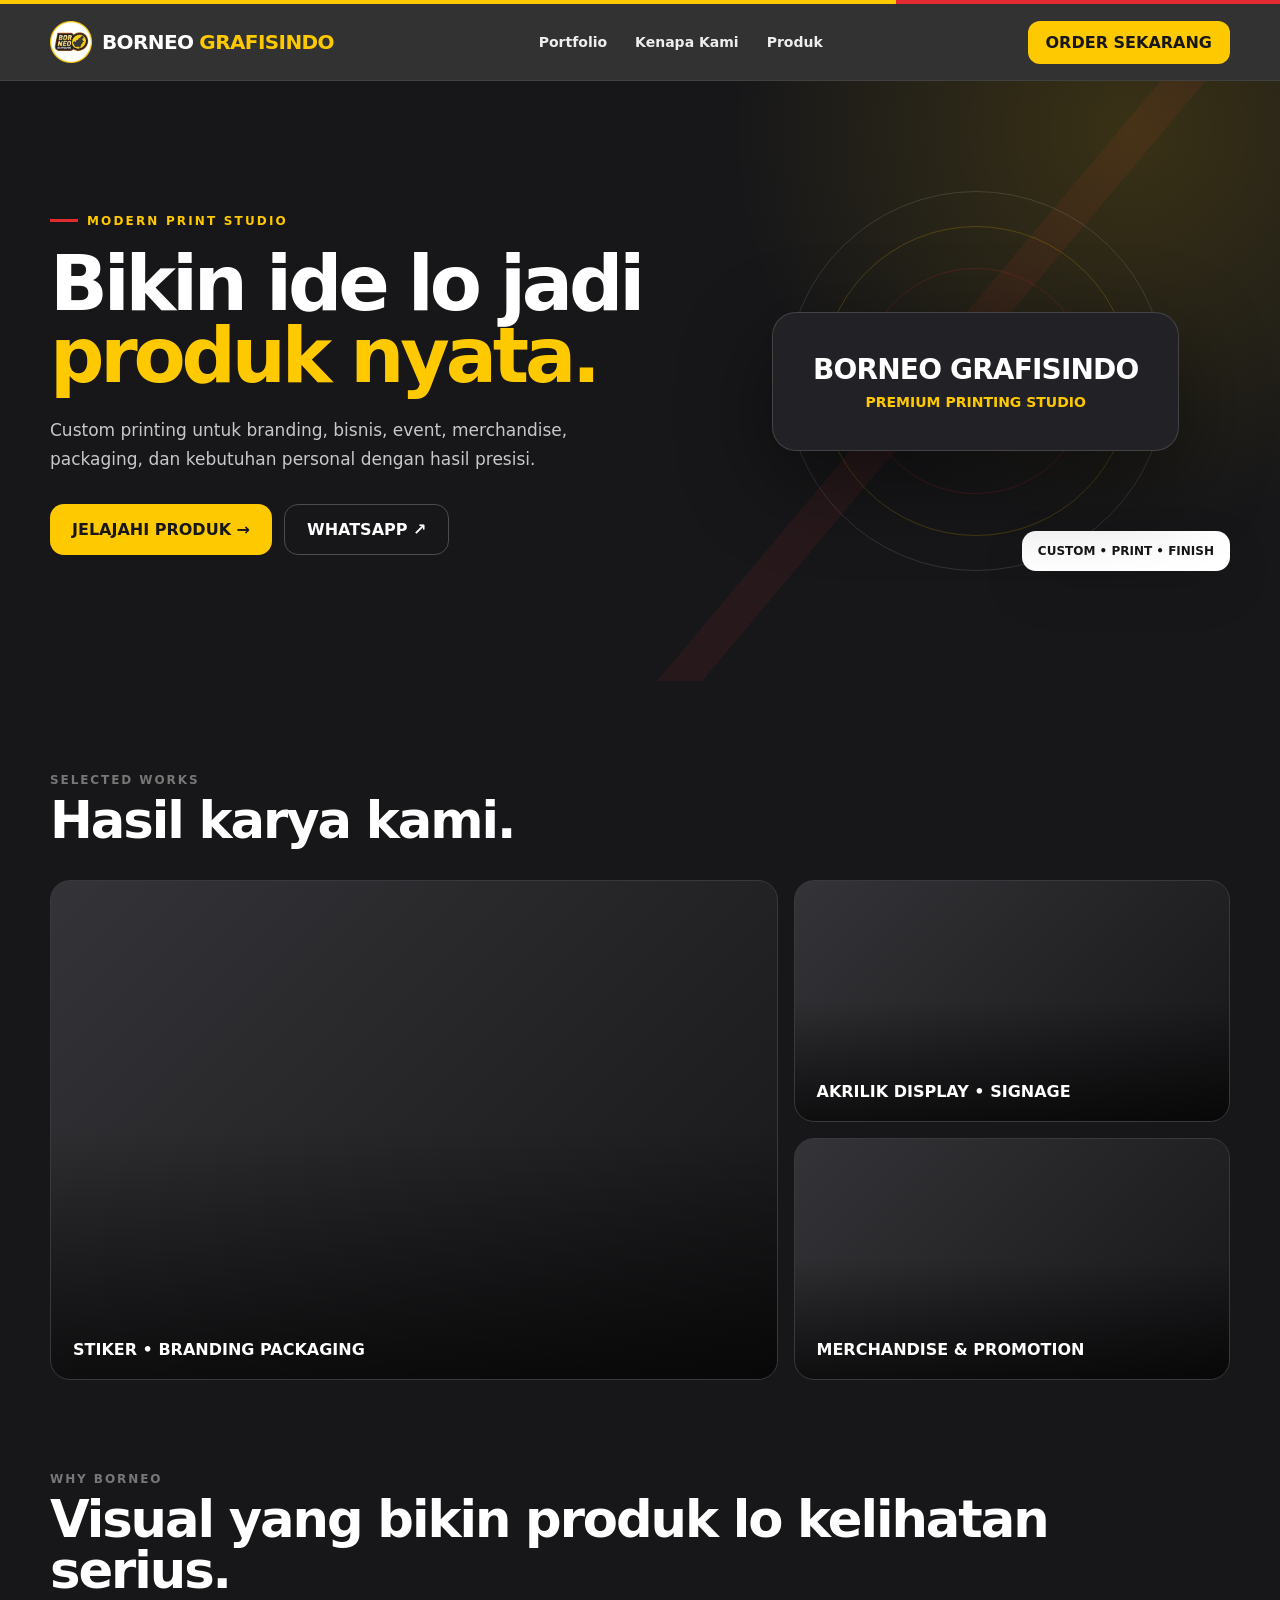
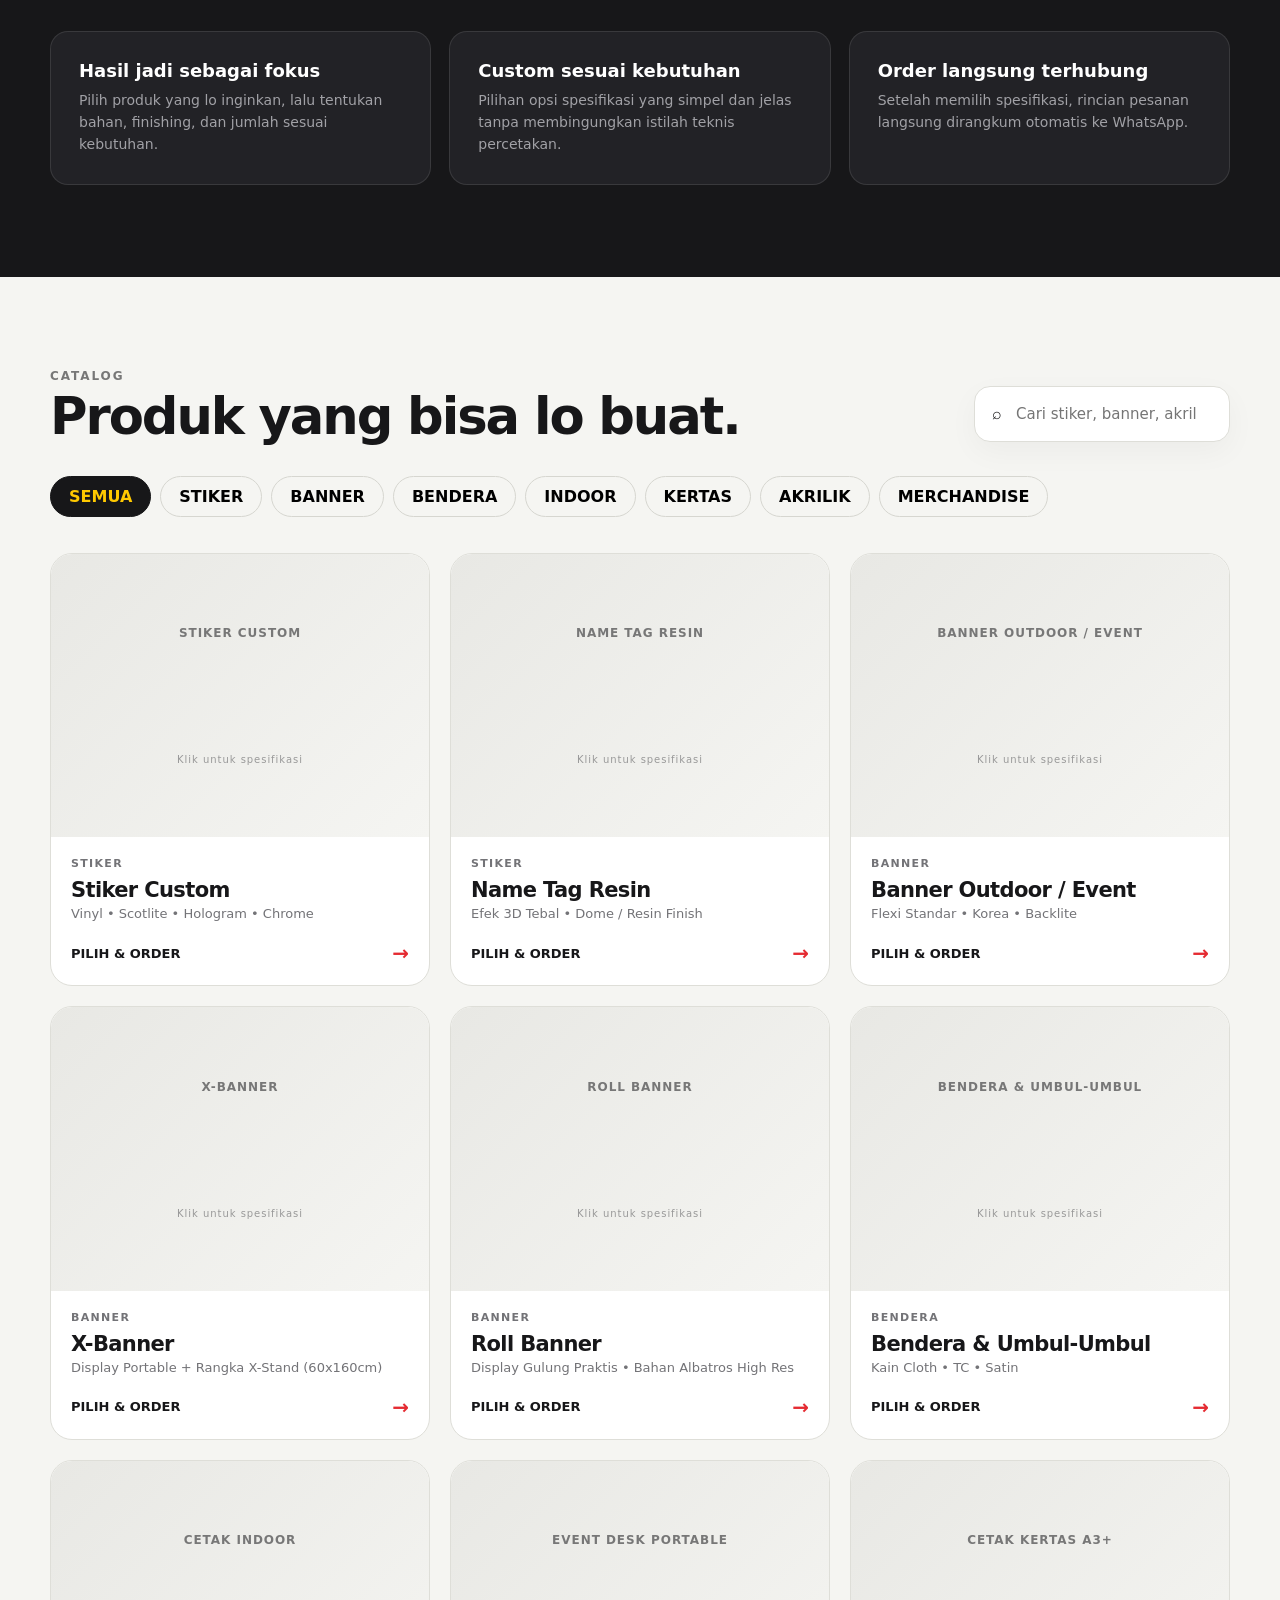
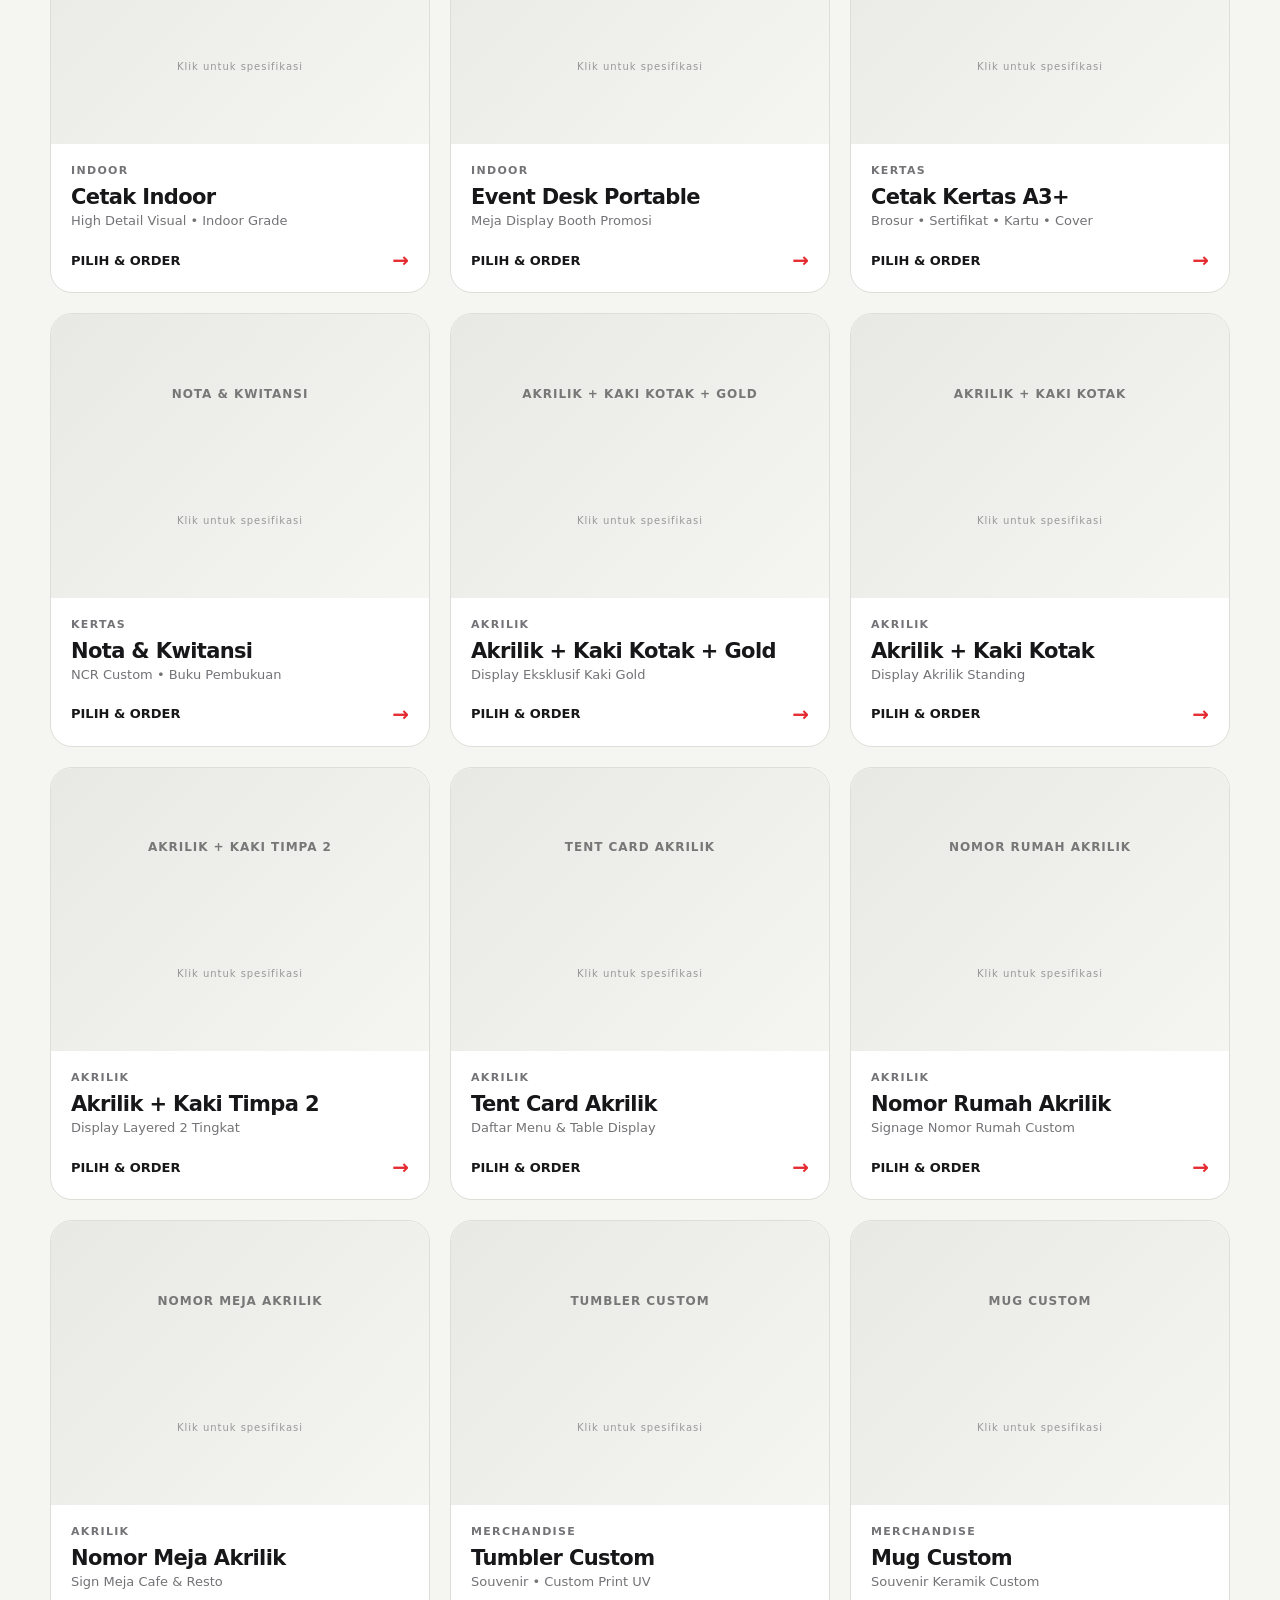
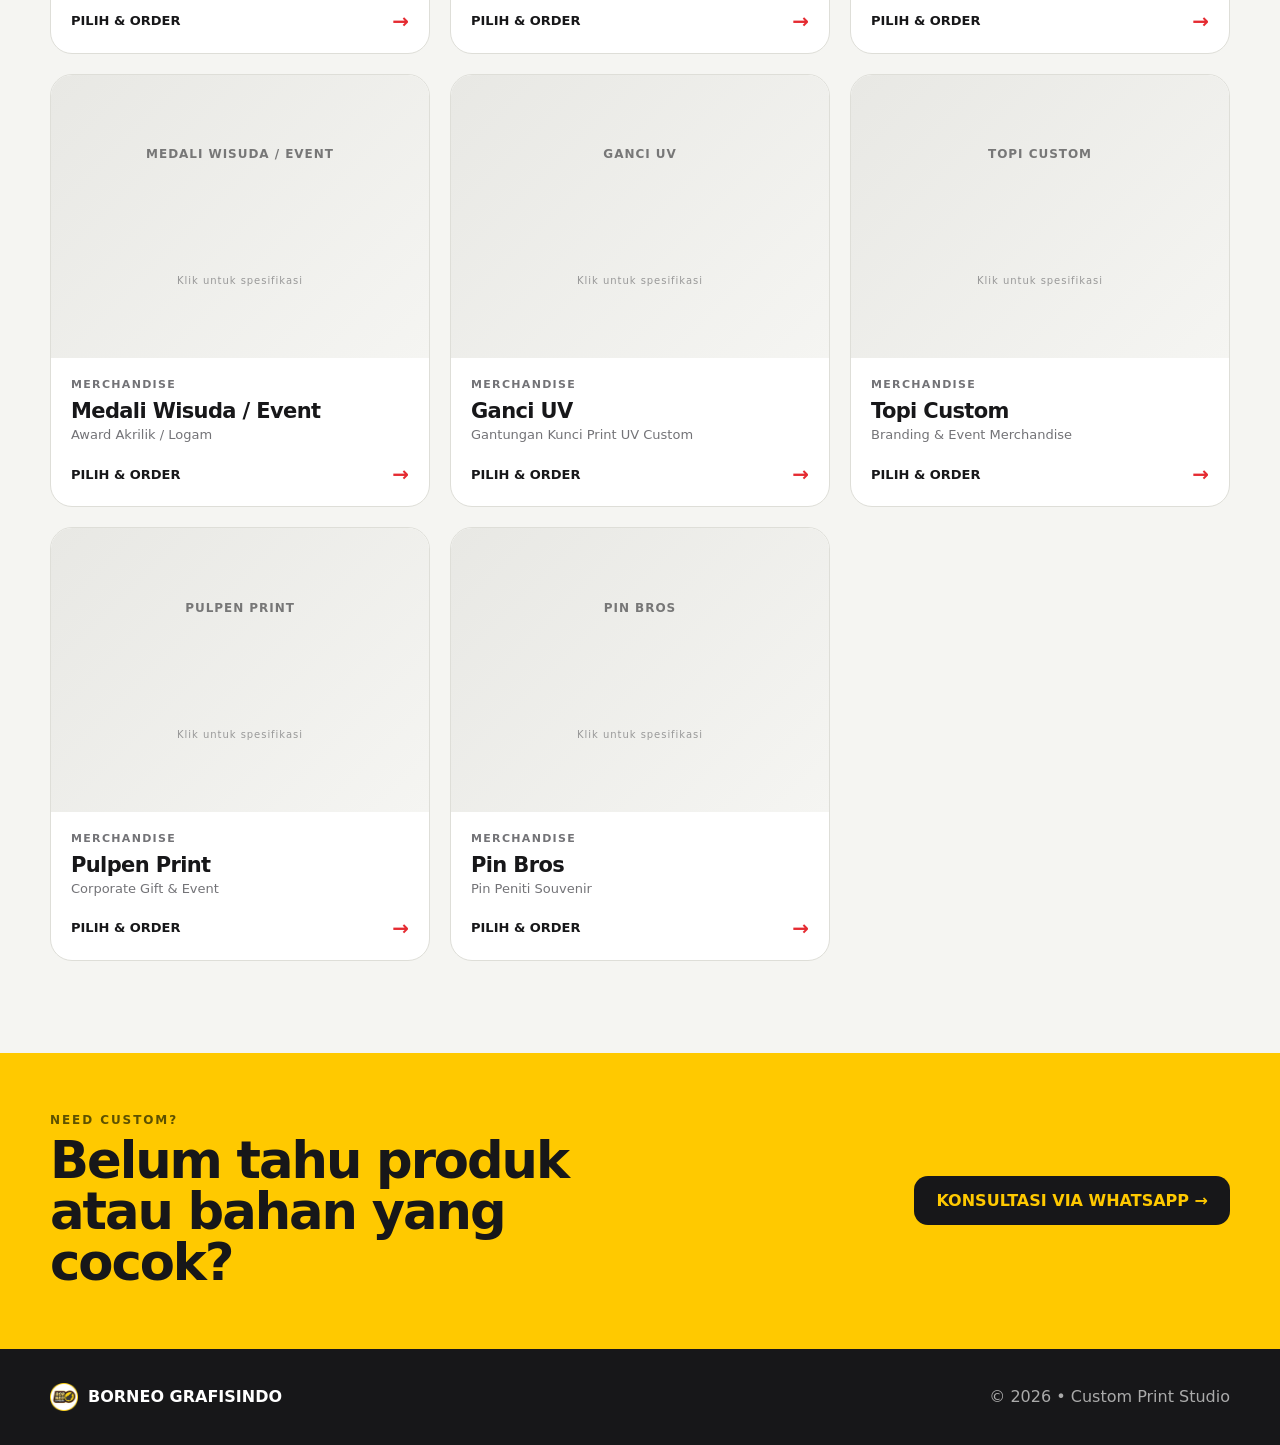
==== commit 2e373756: "Update index.html" ====
--- a/index.html
+++ b/index.html
@@ -21,8 +21,13 @@
 .topline{height:4px;background:linear-gradient(90deg,var(--yellow) 0 70%,var(--red) 70%)}
 .nav{position:sticky;top:0;z-index:30;background:rgba(23,23,25,.88);backdrop-filter:blur(16px);border-bottom:1px solid rgba(255,255,255,.08)}
 .nav-inner{height:76px;display:flex;align-items:center;justify-content:space-between;gap:24px}
+
+/* STYLE LOGO GAMBAR & TEKS */
+.logo-container{display:flex;align-items:center;gap:10px}
+.logo-img{height:42px;width:auto;object-fit:contain;display:block}
 .logo-text{font-size:20px;font-weight:900;letter-spacing:-.03em;color:#fff;display:flex;align-items:center;gap:6px}
 .logo-text span{color:var(--yellow)}
+
 .navlinks{display:flex;gap:28px;color:#eee;font-size:14px;font-weight:700}
 .navlinks a:hover{color:var(--yellow)}
 .nav-cta{background:var(--yellow);color:var(--black);padding:12px 18px;border-radius:12px;font-weight:900;border:0}
@@ -101,7 +106,7 @@
 .option-group{margin:20px 0}
 .option-group label{font-size:11px;font-weight:900;letter-spacing:.12em;color:#777;display:block;margin-bottom:9px}
 .options{display:flex;gap:8px;flex-wrap:wrap}
-.option{border:1px solid #ccc;background:#fff;border-radius:11px;padding:9px 13px;font-weight:800;font-size:13px;transition:all .15s ease}
+.option{border:1px solid #ccc;background:#fff;border-radius:11px;padding:99px 13px;font-weight:800;font-size:13px;transition:all .15s ease}
 .option.selected{background:var(--black);color:var(--yellow);border-color:var(--black)}
 .qty{display:flex;align-items:center;width:max-content;border:1px solid #ccc;border-radius:12px;overflow:hidden;background:#fff}
 .qty button{width:40px;height:40px;border:0;background:#fff;font-weight:900}
@@ -129,7 +134,11 @@
 
 <nav class="nav">
   <div class="container nav-inner">
-    <div class="logo-text">BORNEO <span>GRAFISINDO</span></div>
+    <!-- BAGIAN LOGO (DAPAT BERUPA GAMBAR / TEKS) -->
+    <a href="#" class="logo-container">
+      <img src="images/logo/logo.png" alt="Borneo Grafisindo" class="logo-img" onerror="this.style.display='none'">
+      <div class="logo-text">BORNEO <span>GRAFISINDO</span></div>
+    </a>
     <div class="navlinks">
       <a href="#portfolio">Portfolio</a><a href="#kenapa">Kenapa Kami</a><a href="#produk">Produk</a>
     </div>
@@ -161,7 +170,7 @@
 </header>
 
 <main>
-<!-- SECTION PORTFOLIO / HASIL KARYA KAMI (Naik di bawah Hero) -->
+<!-- SECTION PORTFOLIO / HASIL KARYA KAMI -->
 <section class="section dark-section" id="portfolio">
   <div class="container">
     <div class="section-head"><div><div class="kicker">Selected Works</div><h2>Hasil karya kami.</h2></div></div>
@@ -207,8 +216,12 @@
 </main>
 
 <footer style="background:var(--black);color:#aaa;padding:34px 0">
-  <div class="container" style="display:flex;justify-content:space-between;gap:20px;flex-wrap:wrap">
-    <strong style="color:#fff">BORNEO GRAFISINDO</strong><span>© 2026 • Custom Print Studio</span>
+  <div class="container" style="display:flex;justify-content:space-between;align-items:center;gap:20px;flex-wrap:wrap">
+    <div style="display:flex;align-items:center;gap:10px">
+      <img src="images/logo/logo.png" alt="Borneo Grafisindo" style="height:28px;width:auto;" onerror="this.style.display='none'">
+      <strong style="color:#fff">BORNEO GRAFISINDO</strong>
+    </div>
+    <span>© 2026 • Custom Print Studio</span>
   </div>
 </footer>
 
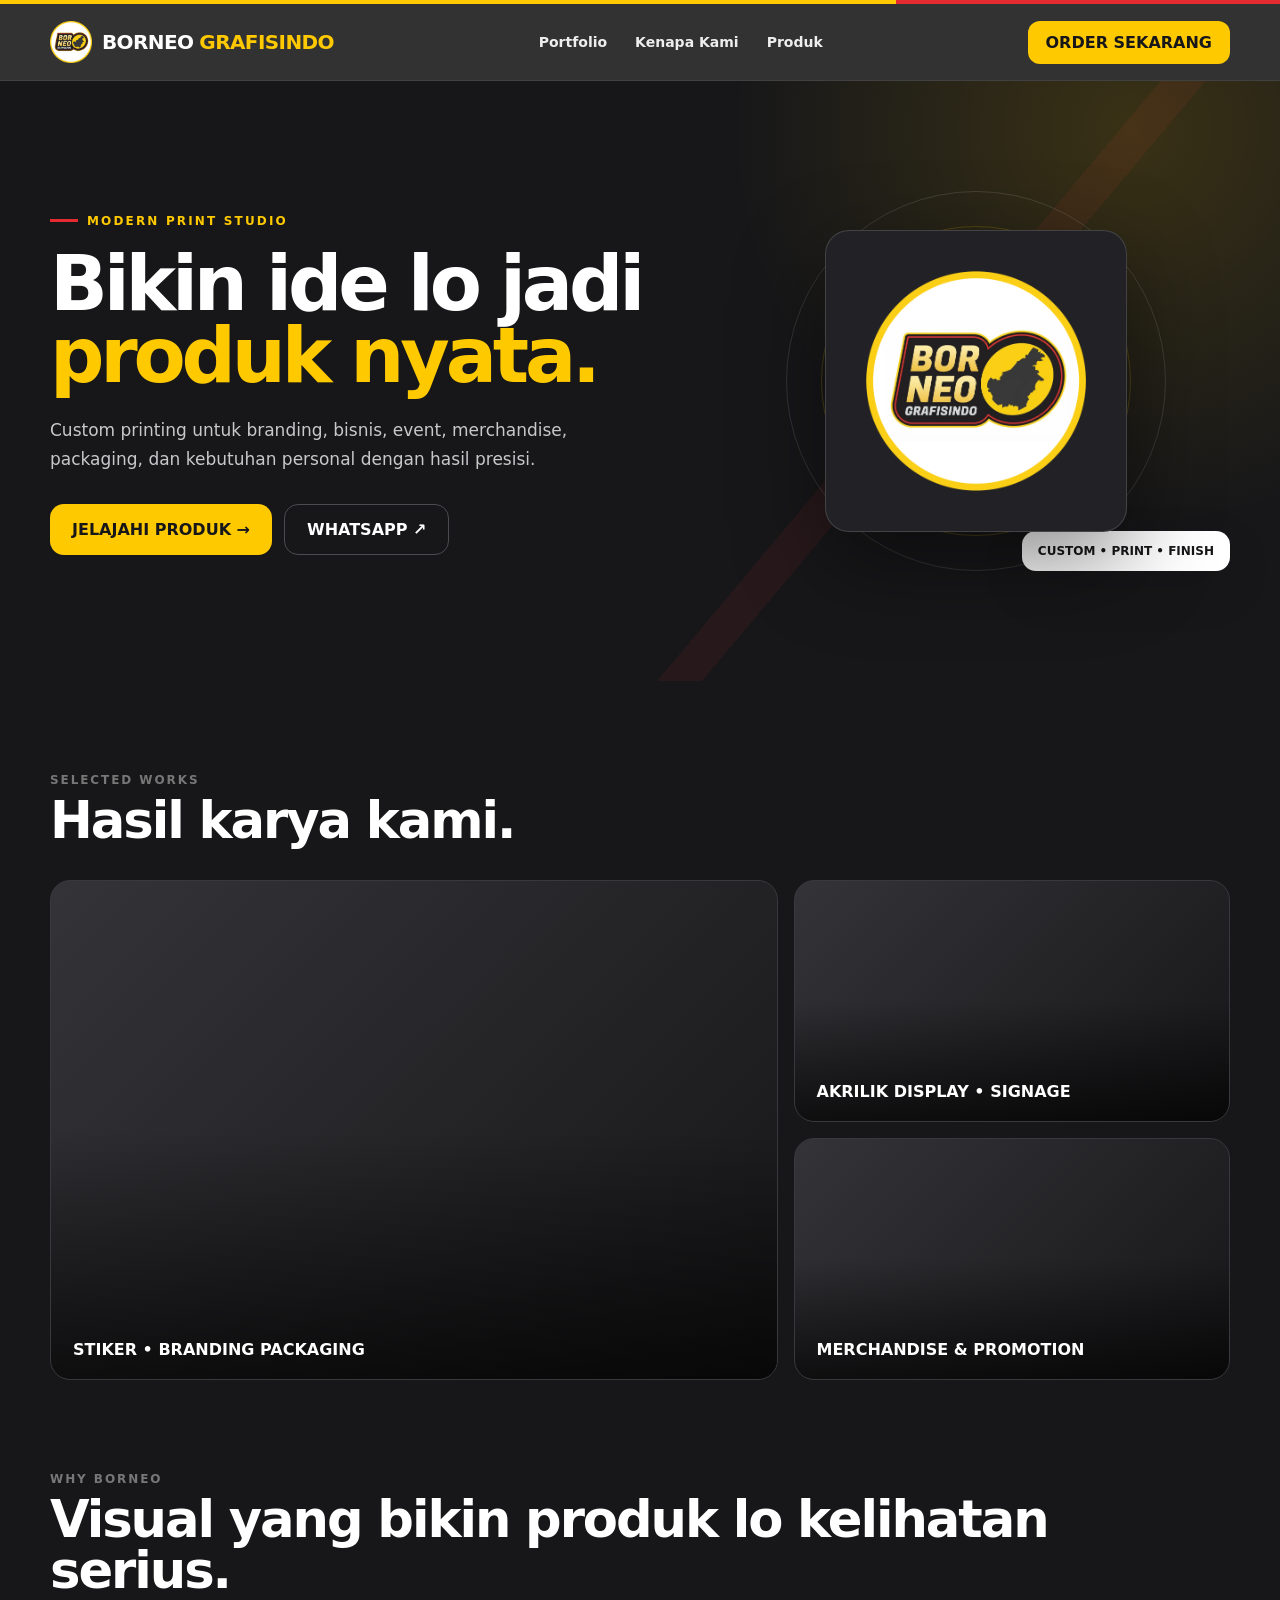
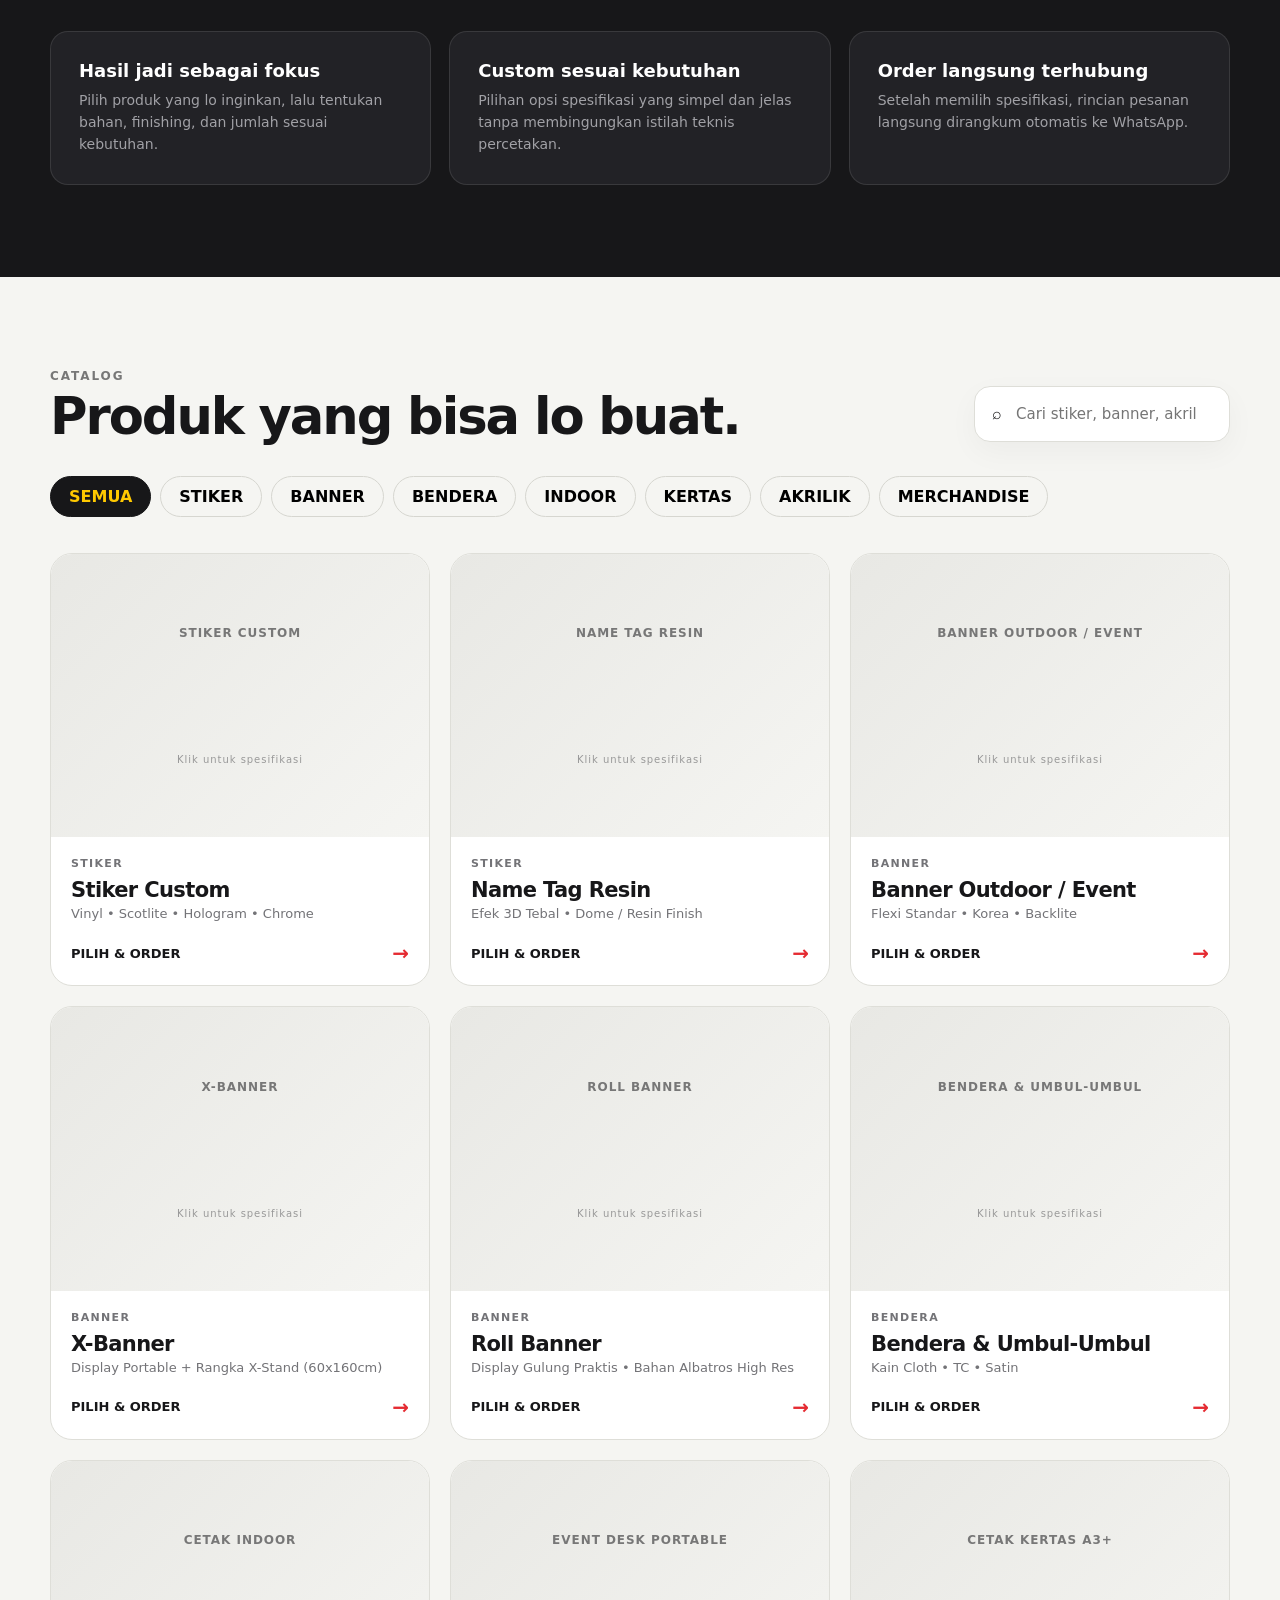
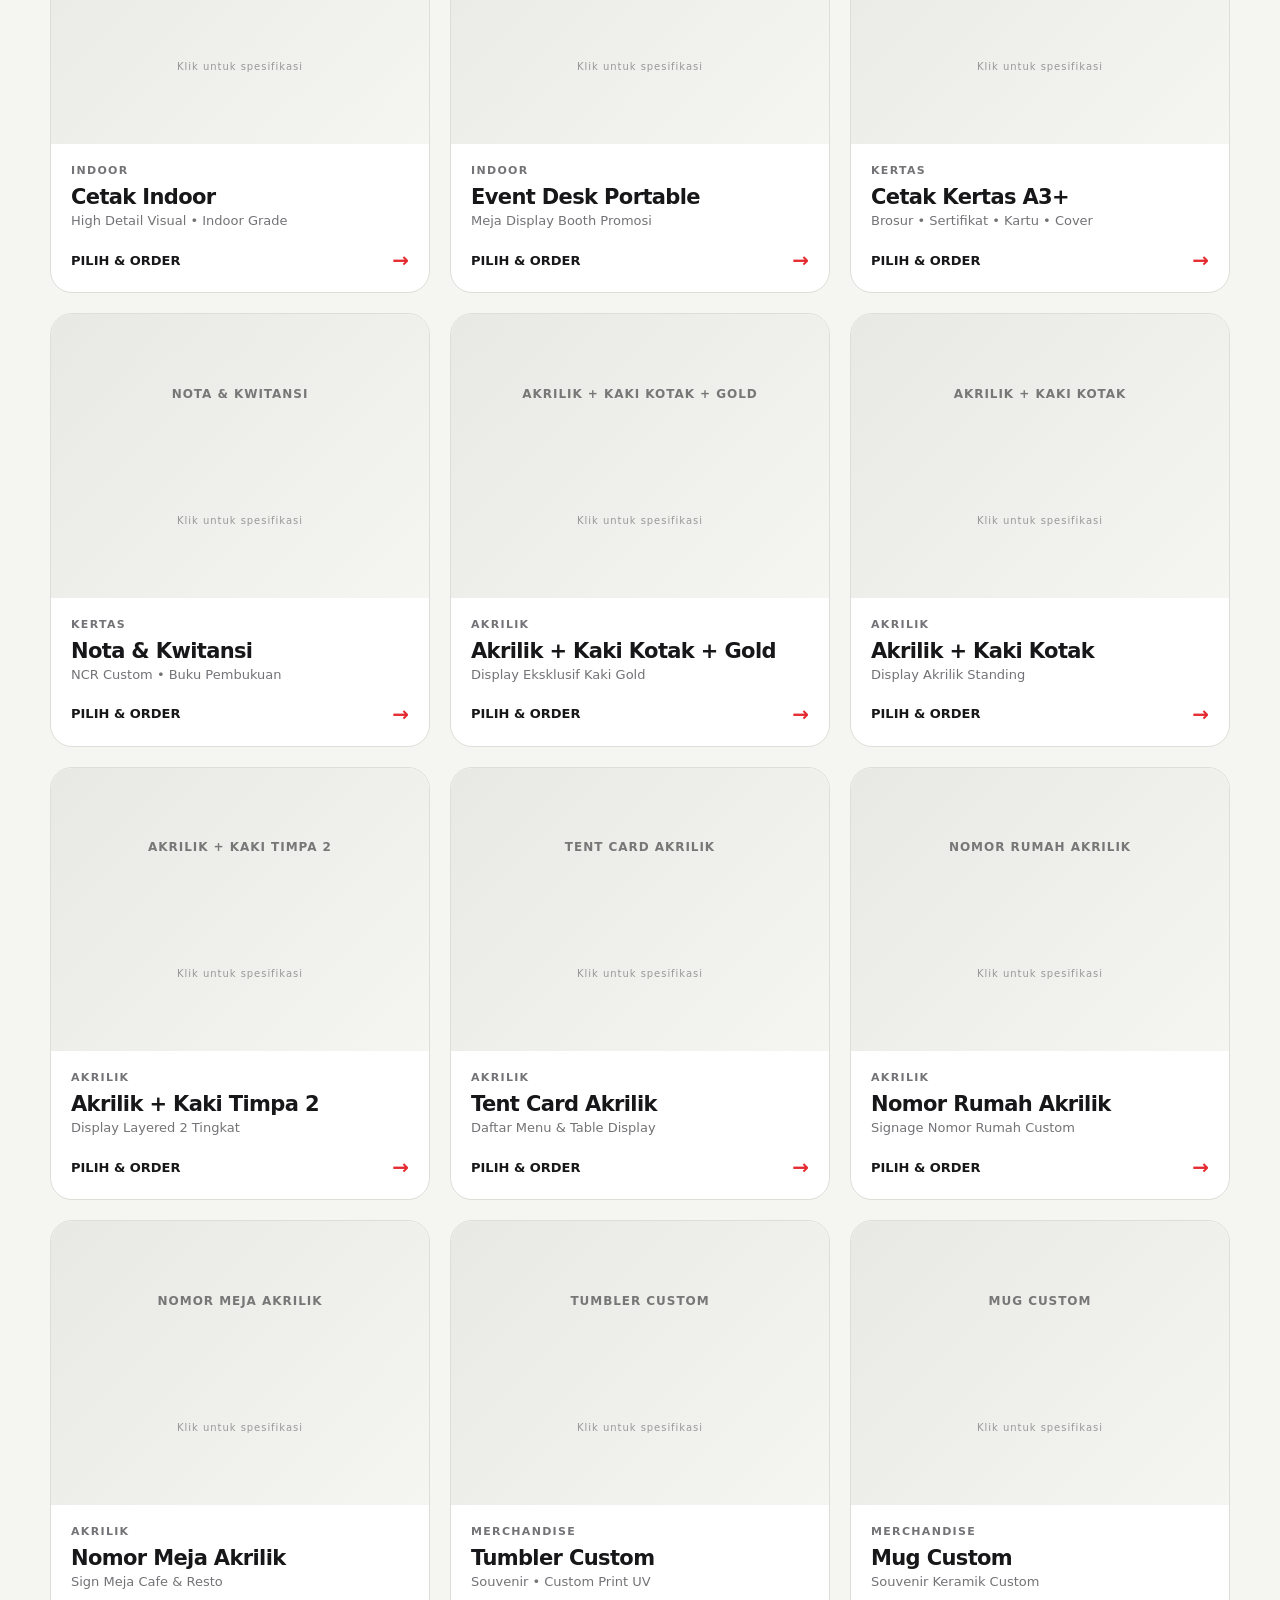
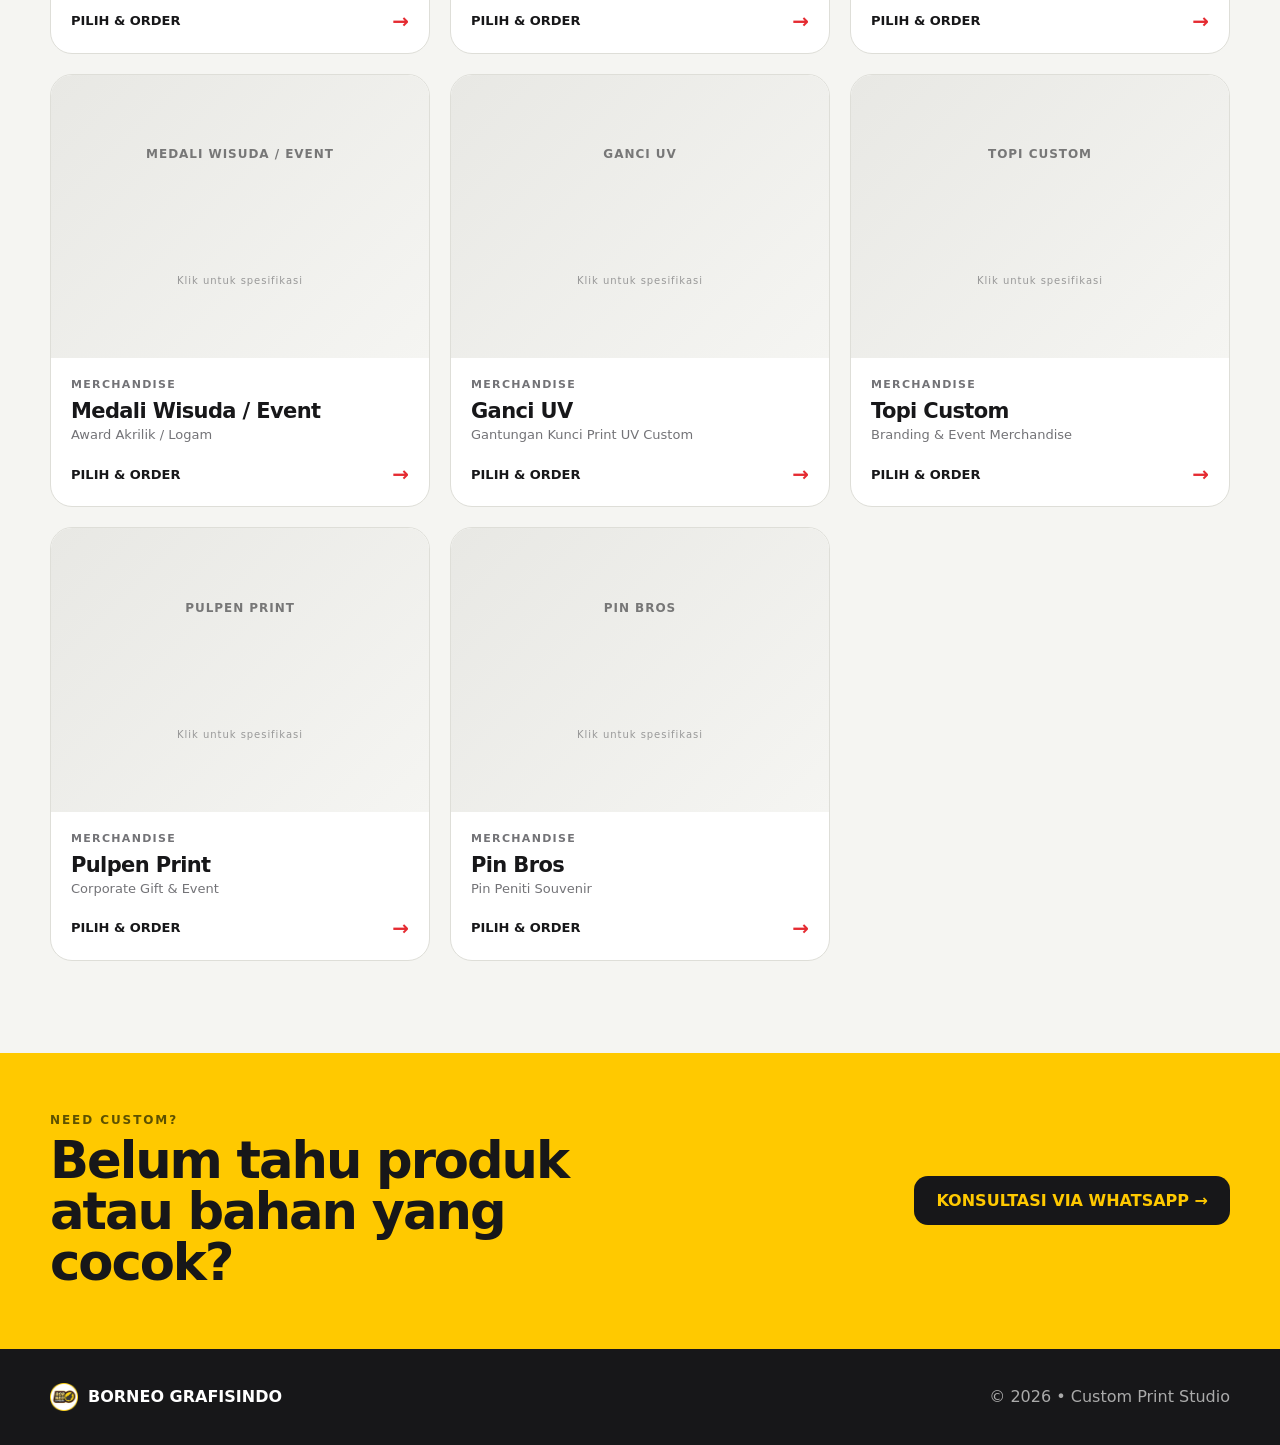
==== commit 73d7287f: "Update index.html" ====
--- a/index.html
+++ b/index.html
@@ -52,6 +52,7 @@
 .logo-orbit:before,.logo-orbit:after{content:"";position:absolute;inset:9%;border-radius:50%;border:1px solid rgba(255,201,0,.2)}
 .logo-orbit:after{inset:20%;border-color:rgba(229,43,50,.2)}
 .hero-badge-box{background:var(--black2);border:1px solid rgba(255,255,255,.15);border-radius:24px;padding:40px;text-align:center;box-shadow:0 30px 90px rgba(0,0,0,.45);z-index:2}
+.hero-logo{width:220px;max-width:100%;height:auto;display:block;margin:auto;object-fit:contain}
 .hero-badge-box h3{margin:0;font-size:28px;font-weight:900;letter-spacing:-.03em}
 .hero-badge-box p{margin:8px 0 0;color:var(--yellow);font-weight:700;font-size:14px}
 .floating-tag{position:absolute;right:0;bottom:10px;background:#fff;color:var(--black);padding:13px 16px;border-radius:14px;font-size:12px;font-weight:900;box-shadow:var(--shadow)}
@@ -161,8 +162,7 @@
     <div class="hero-art">
       <div class="logo-orbit"></div>
       <div class="hero-badge-box">
-        <h3>BORNEO GRAFISINDO</h3>
-        <p>PREMIUM PRINTING STUDIO</p>
+        <img src="images/logo/logo.png" alt="Borneo Grafisindo" class="hero-logo">
       </div>
       <div class="floating-tag">CUSTOM • PRINT • FINISH</div>
     </div>
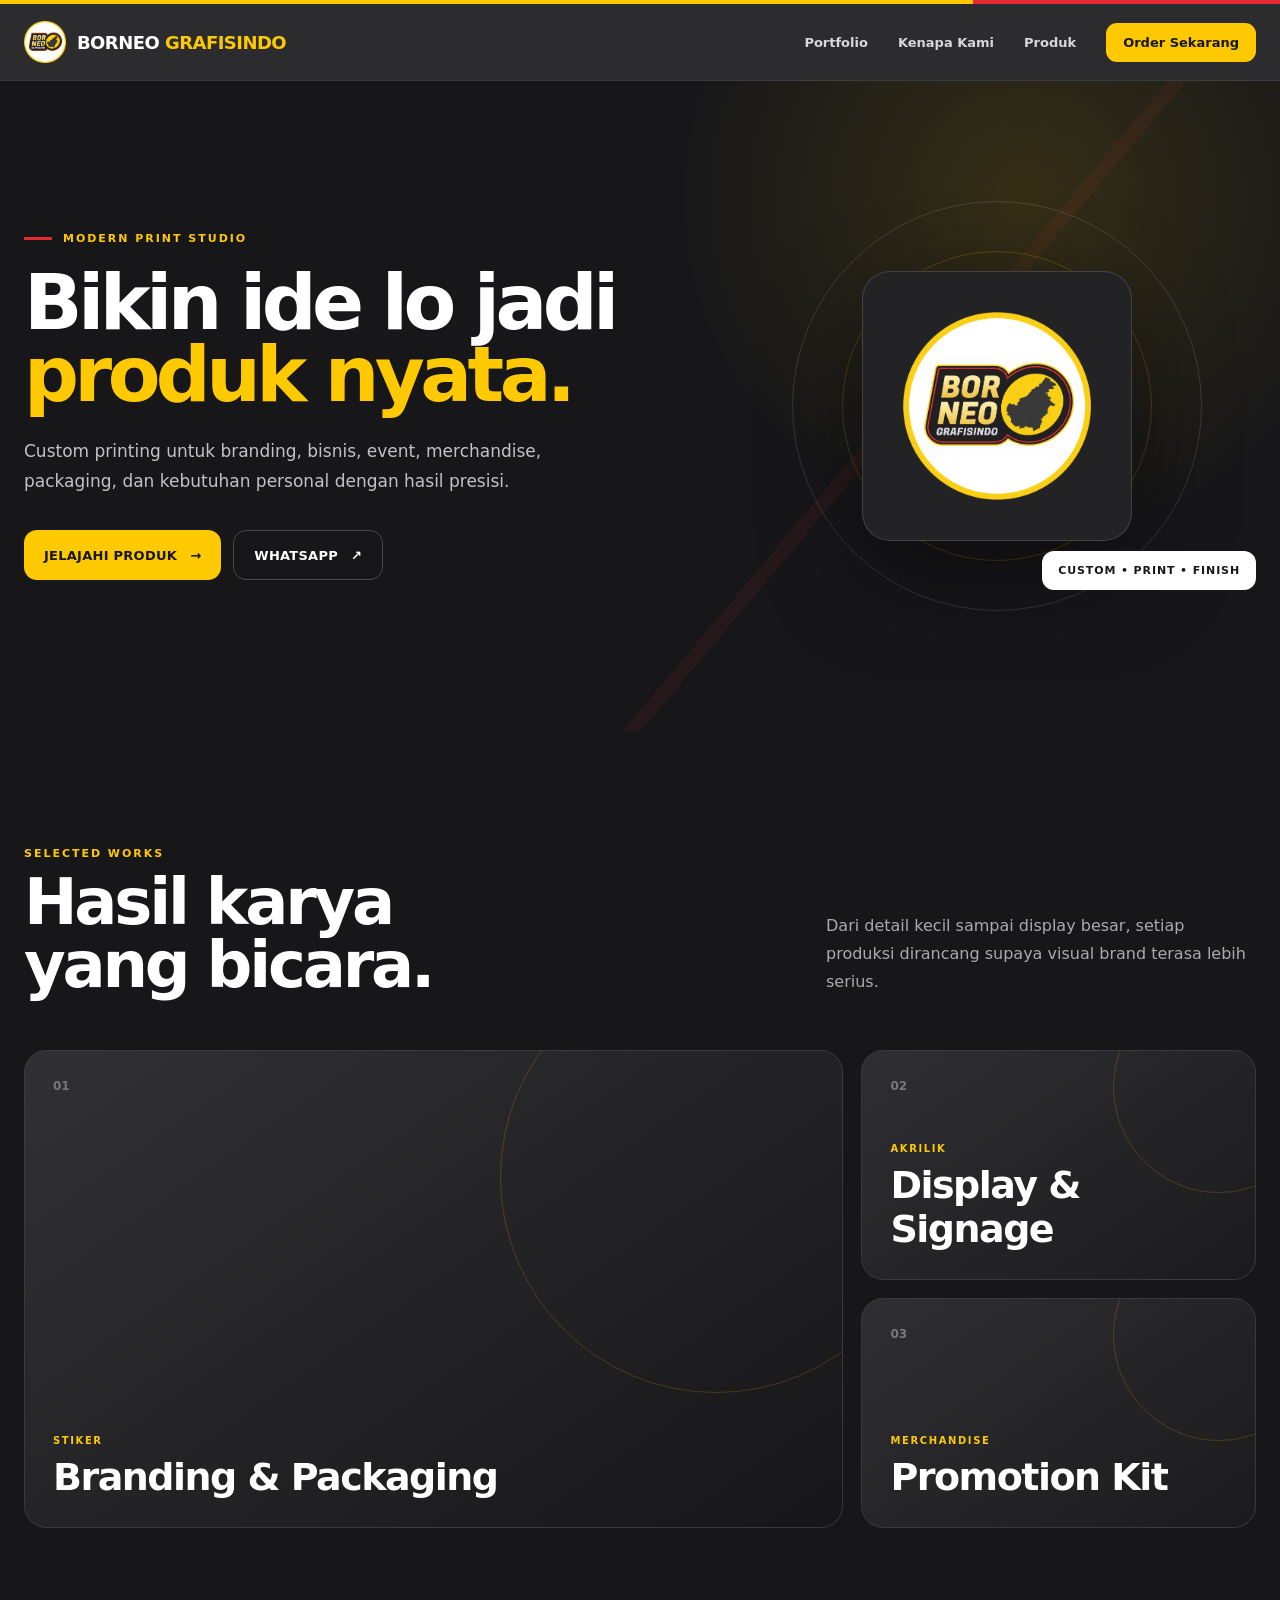
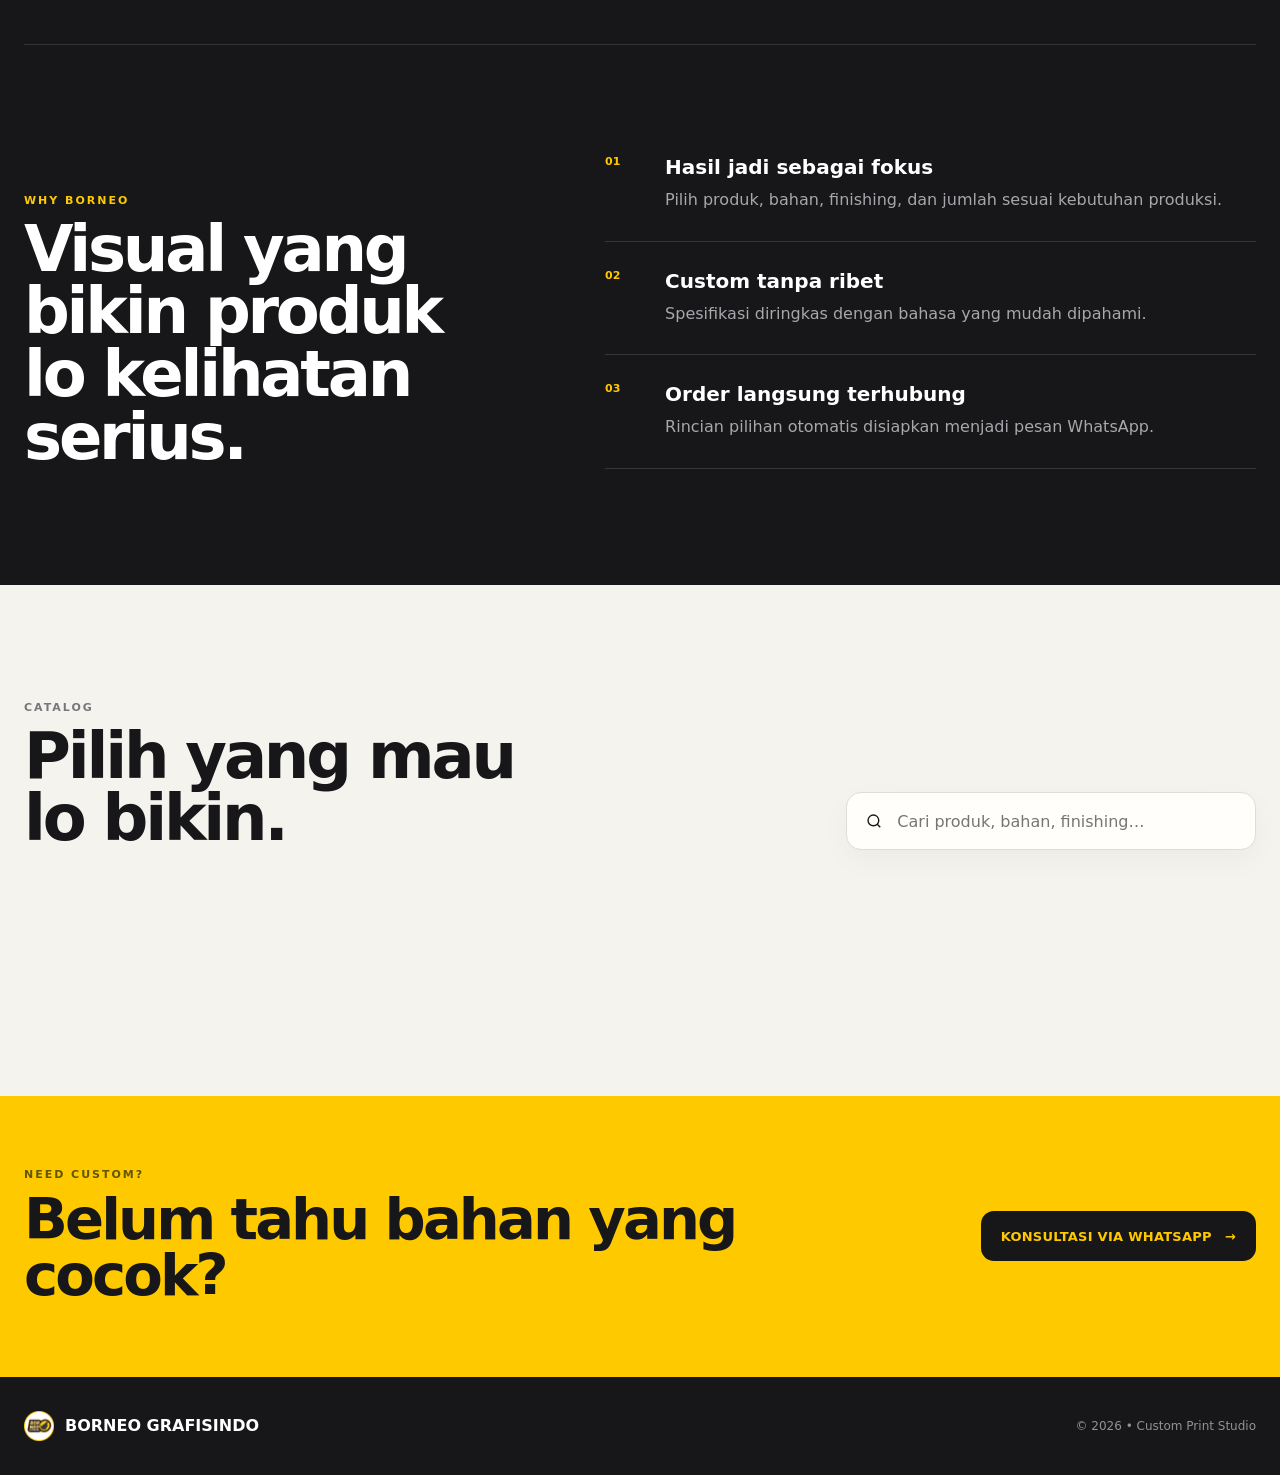
==== commit 54a04c17: "feat: apply negative-space responsive design" ====
--- a/index.html
+++ b/index.html
@@ -1,803 +1,166 @@
 <!doctype html>
 <html lang="id">
 <head>
-<meta charset="utf-8">
-<meta name="viewport" content="width=device-width,initial-scale=1">
-<title>Borneo Grafisindo — Premium Catalog</title>
-<meta name="description" content="Custom Printing & Creative Production">
-<style>
-:root{
-  --black:#171719; --black2:#222226; --yellow:#ffc900; --red:#e52b32;
-  --paper:#f5f5f2; --white:#fff; --muted:#737377; --line:#deded8;
-  --radius:22px; --shadow:0 18px 50px rgba(0,0,0,.10);
-}
-*{box-sizing:border-box}
-html{scroll-behavior:smooth}
-body{margin:0;background:var(--paper);color:var(--black);font-family:Inter,ui-sans-serif,system-ui,-apple-system,BlinkMacSystemFont,"Segoe UI",sans-serif}
-button,input{font:inherit}
-button{cursor:pointer}
-a{color:inherit;text-decoration:none}
-.container{width:min(1180px,calc(100% - 40px));margin:auto}
-.topline{height:4px;background:linear-gradient(90deg,var(--yellow) 0 70%,var(--red) 70%)}
-.nav{position:sticky;top:0;z-index:30;background:rgba(23,23,25,.88);backdrop-filter:blur(16px);border-bottom:1px solid rgba(255,255,255,.08)}
-.nav-inner{height:76px;display:flex;align-items:center;justify-content:space-between;gap:24px}
-
-/* STYLE LOGO GAMBAR & TEKS */
-.logo-container{display:flex;align-items:center;gap:10px}
-.logo-img{height:42px;width:auto;object-fit:contain;display:block}
-.logo-text{font-size:20px;font-weight:900;letter-spacing:-.03em;color:#fff;display:flex;align-items:center;gap:6px}
-.logo-text span{color:var(--yellow)}
-
-.navlinks{display:flex;gap:28px;color:#eee;font-size:14px;font-weight:700}
-.navlinks a:hover{color:var(--yellow)}
-.nav-cta{background:var(--yellow);color:var(--black);padding:12px 18px;border-radius:12px;font-weight:900;border:0}
-.menu{display:none;background:transparent;border:1px solid #444;color:#fff;border-radius:10px;padding:10px}
-.hero{background:var(--black);color:#fff;position:relative;overflow:hidden}
-.hero:before{content:"";position:absolute;inset:-20% -10%;background:
-  radial-gradient(circle at 82% 20%,rgba(255,201,0,.15),transparent 28%),
-  linear-gradient(130deg,transparent 0 62%,rgba(229,43,50,.08) 62% 64%,transparent 64% 100%);
-  pointer-events:none}
-.hero-inner{min-height:600px;display:grid;grid-template-columns:1.1fr .9fr;align-items:center;gap:50px;position:relative}
-.eyebrow{display:inline-flex;align-items:center;gap:9px;font-size:12px;letter-spacing:.18em;font-weight:900;color:var(--yellow);text-transform:uppercase}
-.eyebrow:before{content:"";width:28px;height:3px;background:var(--red)}
-h1{font-size:clamp(44px,6vw,76px);line-height:.95;letter-spacing:-.055em;margin:20px 0 24px;max-width:780px}
-h1 span{color:var(--yellow)}
-.hero-copy{font-size:17px;line-height:1.7;color:#c8c8cb;max-width:560px}
-.actions{display:flex;gap:12px;flex-wrap:wrap;margin-top:30px}
-.btn{border:0;border-radius:14px;padding:15px 22px;font-weight:900;display:inline-flex;align-items:center;justify-content:center}
-.btn-primary{background:var(--yellow);color:var(--black)}
-.btn-secondary{background:transparent;color:#fff;border:1px solid #4b4b50}
-.hero-art{position:relative;min-height:400px;display:grid;place-items:center}
-.logo-orbit{position:absolute;width:min(380px,78vw);aspect-ratio:1;border:1px solid rgba(255,255,255,.12);border-radius:50%}
-.logo-orbit:before,.logo-orbit:after{content:"";position:absolute;inset:9%;border-radius:50%;border:1px solid rgba(255,201,0,.2)}
-.logo-orbit:after{inset:20%;border-color:rgba(229,43,50,.2)}
-.hero-badge-box{background:var(--black2);border:1px solid rgba(255,255,255,.15);border-radius:24px;padding:40px;text-align:center;box-shadow:0 30px 90px rgba(0,0,0,.45);z-index:2}
-.hero-logo{width:220px;max-width:100%;height:auto;display:block;margin:auto;object-fit:contain}
-.hero-badge-box h3{margin:0;font-size:28px;font-weight:900;letter-spacing:-.03em}
-.hero-badge-box p{margin:8px 0 0;color:var(--yellow);font-weight:700;font-size:14px}
-.floating-tag{position:absolute;right:0;bottom:10px;background:#fff;color:var(--black);padding:13px 16px;border-radius:14px;font-size:12px;font-weight:900;box-shadow:var(--shadow)}
-.section{padding:92px 0}
-.section-head{display:flex;align-items:end;justify-content:space-between;gap:24px;margin-bottom:34px}
-.kicker{font-size:12px;font-weight:900;letter-spacing:.16em;color:#777;text-transform:uppercase}
-h2{font-size:clamp(32px,4vw,52px);letter-spacing:-.04em;line-height:1;margin:8px 0 0}
-.search{display:flex;align-items:center;gap:12px;background:#fff;border:1px solid var(--line);border-radius:16px;padding:0 17px;height:56px;box-shadow:0 10px 30px rgba(0,0,0,.04)}
-.search:focus-within{border-color:var(--yellow);box-shadow:0 0 0 4px rgba(255,201,0,.14)}
-.search input{border:0;outline:0;background:transparent;width:100%;font-size:15px}
-.filters{display:flex;gap:9px;overflow:auto;padding-bottom:8px;margin-bottom:28px;scrollbar-width:none}
-.filters::-webkit-scrollbar{display:none}
-.filter{border:1px solid #d6d6d0;background:transparent;border-radius:999px;padding:10px 18px;font-weight:800;white-space:nowrap;transition:all .2s ease}
-.filter.active{background:var(--black);color:var(--yellow);border-color:var(--black)}
-.grid{display:grid;grid-template-columns:repeat(3,1fr);gap:20px}
-.card{background:#fff;border:1px solid var(--line);border-radius:var(--radius);overflow:hidden;transition:transform .25s ease,box-shadow .25s ease,border-color .25s ease;cursor:pointer}
-.card:hover{transform:translateY(-6px);box-shadow:var(--shadow);border-color:#cfcfc8}
-.product-photo{aspect-ratio:4/3;background:linear-gradient(135deg,#e8e8e4,#f5f5f2);position:relative;overflow:hidden;display:grid;place-items:center}
-.product-photo img{width:100%;height:100%;object-fit:cover;display:block;transition:transform .45s ease}
-.card:hover .product-photo img{transform:scale(1.05)}
-.photo-fallback{position:absolute;inset:0;display:grid;place-items:center;color:#777;font-weight:900;letter-spacing:.08em;font-size:12px;text-align:center;padding:15px}
-.card-body{padding:20px}
-.badge{font-size:11px;letter-spacing:.12em;font-weight:900;color:var(--muted);text-transform:uppercase}
-.card h3{margin:8px 0 4px;font-size:21px;letter-spacing:-.03em}
-.card p{margin:0;color:var(--muted);font-size:13px}
-.card-link{display:flex;justify-content:space-between;align-items:center;margin-top:20px;font-weight:900;font-size:13px}
-.card-link span:last-child{color:var(--red);font-size:20px}
-.dark-section{background:var(--black);color:#fff}
-.portfolio{display:grid;grid-template-columns:1.25fr .75fr;gap:16px}
-.port-card{min-height:240px;border-radius:20px;overflow:hidden;position:relative;background:linear-gradient(135deg,#343438,#161618);border:1px solid #38383d}
-.port-card.tall{grid-row:span 2;min-height:500px}
-.port-card:after{content:"";position:absolute;inset:0;background:linear-gradient(180deg,transparent 50%,rgba(0,0,0,.65))}
-.port-label{position:absolute;left:22px;bottom:20px;z-index:2;font-weight:900}
-.features{display:grid;grid-template-columns:repeat(3,1fr);gap:18px}
-.feature{background:var(--black2);border-radius:18px;padding:28px;border:1px solid rgba(255,255,255,.1)}
-.feature strong{font-size:18px;display:block;margin-bottom:8px;color:#fff}
-.feature p{margin:0;color:#a1a1a6;line-height:1.6;font-size:14px}
-.cta{background:var(--yellow);padding:60px 0}
-.cta-inner{display:flex;align-items:center;justify-content:space-between;gap:30px}
-.cta h2{max-width:650px}
-.modal{position:fixed;inset:0;background:rgba(0,0,0,.7);backdrop-filter:blur(10px);display:none;align-items:center;justify-content:center;padding:20px;z-index:50}
-.modal.open{display:flex}
-.modal-box{width:min(940px,100%);max-height:90vh;overflow:auto;background:var(--paper);border-radius:26px;box-shadow:0 40px 120px rgba(0,0,0,.35);display:grid;grid-template-columns:1.05fr .95fr}
-.modal-media{min-height:450px;background:linear-gradient(135deg,#e2e2de,#efefe9);display:flex;flex-direction:column;align-items:center;justify-content:center;padding:24px;position:relative;gap:14px}
-.modal-media-main{width:100%;height:380px;border-radius:18px;overflow:hidden;background:#fff;position:relative;box-shadow:0 10px 25px rgba(0,0,0,.06)}
-.modal-media-main img{width:100%;height:100%;object-fit:cover;display:block}
-.gallery-dots{display:flex;gap:8px;justify-content:center;align-items:center;flex-wrap:wrap}
-.dot{width:10px;height:10px;border-radius:50%;background:#ccc;cursor:pointer;border:0;padding:0;transition:all .2s ease}
-.dot.active{background:var(--black);transform:scale(1.25);border-radius:6px;width:24px}
-.modal-content{padding:34px}
-.close{float:right;border:0;background:#e7e7e1;border-radius:50%;width:38px;height:38px;font-size:20px;font-weight:700;display:inline-flex;align-items:center;justify-content:center;line-height:1;padding:0}
-.option-group{margin:20px 0}
-.option-group label{font-size:11px;font-weight:900;letter-spacing:.12em;color:#777;display:block;margin-bottom:9px}
-.options{display:flex;gap:8px;flex-wrap:wrap}
-.option{border:1px solid #ccc;background:#fff;border-radius:11px;padding:99px 13px;font-weight:800;font-size:13px;transition:all .15s ease}
-.option.selected{background:var(--black);color:var(--yellow);border-color:var(--black)}
-.qty{display:flex;align-items:center;width:max-content;border:1px solid #ccc;border-radius:12px;overflow:hidden;background:#fff}
-.qty button{width:40px;height:40px;border:0;background:#fff;font-weight:900}
-.qty span{min-width:48px;text-align:center;font-weight:900}
-@media(max-width:850px){
- .container{width:min(100% - 28px,700px)}
- .navlinks,.nav-cta{display:none} .menu{display:block}
- .hero-inner{grid-template-columns:1fr;min-height:auto;padding:60px 0 40px}
- .hero-art{min-height:280px;order:-1}
- .grid{grid-template-columns:repeat(2,1fr);gap:13px}
- .modal-box{grid-template-columns:1fr;max-height:94vh}
- .modal-media{min-height:280px}
- .modal-media-main{height:250px}
- .features{grid-template-columns:1fr}
-}
-@media(max-width:520px){
- h1{font-size:42px}
- .grid{grid-template-columns:1fr}
- .modal-content{padding:22px}
-}
-</style>
+  <meta charset="utf-8">
+  <meta name="viewport" content="width=device-width, initial-scale=1">
+  <meta name="description" content="Custom printing untuk branding, bisnis, event, merchandise, dan packaging di Borneo Grafisindo.">
+  <meta name="theme-color" content="#171719">
+  <title>Borneo Grafisindo — Custom Print Studio</title>
+  <link rel="stylesheet" href="style.css">
+  <script src="script.js" defer></script>
 </head>
 <body>
-<div class="topline"></div>
+  <a class="skip-link" href="#produk">Lewati ke katalog produk</a>
+  <div class="topline" aria-hidden="true"></div>
 
-<nav class="nav">
-  <div class="container nav-inner">
-    <!-- BAGIAN LOGO (DAPAT BERUPA GAMBAR / TEKS) -->
-    <a href="#" class="logo-container">
-      <img src="images/logo/logo.png" alt="Borneo Grafisindo" class="logo-img" onerror="this.style.display='none'">
-      <div class="logo-text">BORNEO <span>GRAFISINDO</span></div>
-    </a>
-    <div class="navlinks">
-      <a href="#portfolio">Portfolio</a><a href="#kenapa">Kenapa Kami</a><a href="#produk">Produk</a>
-    </div>
-    <button class="nav-cta" onclick="scrollToOrder()">ORDER SEKARANG</button>
-    <button class="menu" aria-label="Menu" onclick="scrollToOrder()">☰</button>
-  </div>
-</nav>
-
-<header class="hero">
-  <div class="container hero-inner">
-    <div>
-      <div class="eyebrow">Modern Print Studio</div>
-      <h1>Bikin ide lo jadi <span>produk nyata.</span></h1>
-      <p class="hero-copy">Custom printing untuk branding, bisnis, event, merchandise, packaging, dan kebutuhan personal dengan hasil presisi.</p>
-      <div class="actions">
-        <a class="btn btn-primary" href="#produk">JELAJAHI PRODUK →</a>
-        <button class="btn btn-secondary" onclick="orderWhatsApp('Konsultasi umum')">WHATSAPP ↗</button>
+  <nav class="nav" aria-label="Navigasi utama">
+    <div class="container nav-inner">
+      <a href="#top" class="brand" aria-label="Borneo Grafisindo, kembali ke atas">
+        <img src="images/logo/logo.png" alt="" class="brand-logo">
+        <span class="brand-name">BORNEO <strong>GRAFISINDO</strong></span>
+      </a>
+      <button class="menu-toggle" id="menuToggle" type="button" aria-expanded="false" aria-controls="navLinks">
+        <span class="menu-icon" aria-hidden="true"></span>
+        <span class="sr-only">Buka menu</span>
+      </button>
+      <div class="nav-links" id="navLinks">
+        <a href="#portfolio">Portfolio</a>
+        <a href="#kenapa">Kenapa Kami</a>
+        <a href="#produk">Produk</a>
+        <a class="nav-order" href="#produk">Order Sekarang</a>
       </div>
     </div>
-    <div class="hero-art">
-      <div class="logo-orbit"></div>
-      <div class="hero-badge-box">
-        <img src="images/logo/logo.png" alt="Borneo Grafisindo" class="hero-logo">
+  </nav>
+
+  <header class="hero" id="top">
+    <div class="container hero-inner">
+      <div class="hero-copy-wrap">
+        <p class="eyebrow">Modern Print Studio</p>
+        <h1>Bikin ide lo jadi <span>produk nyata.</span></h1>
+        <p class="hero-copy">Custom printing untuk branding, bisnis, event, merchandise, packaging, dan kebutuhan personal dengan hasil presisi.</p>
+        <div class="hero-actions">
+          <a class="btn btn-primary" href="#produk">Jelajahi Produk <span aria-hidden="true">→</span></a>
+          <a class="btn btn-ghost" href="https://wa.me/6282250965219?text=Halo%20Borneo%20Grafisindo%2C%20saya%20mau%20konsultasi." target="_blank" rel="noopener">WhatsApp <span aria-hidden="true">↗</span></a>
+        </div>
       </div>
-      <div class="floating-tag">CUSTOM • PRINT • FINISH</div>
+      <div class="hero-art" aria-hidden="true">
+        <div class="orbit orbit-one"></div>
+        <div class="orbit orbit-two"></div>
+        <div class="hero-logo-card"><img src="images/logo/logo.png" alt=""></div>
+        <span class="floating-tag">CUSTOM • PRINT • FINISH</span>
+      </div>
     </div>
-  </div>
-</header>
+  </header>
 
-<main>
-<!-- SECTION PORTFOLIO / HASIL KARYA KAMI -->
-<section class="section dark-section" id="portfolio">
-  <div class="container">
-    <div class="section-head"><div><div class="kicker">Selected Works</div><h2>Hasil karya kami.</h2></div></div>
-    <div class="portfolio">
-      <div class="port-card tall"><div class="port-label">STIKER • BRANDING PACKAGING</div></div>
-      <div class="port-card"><div class="port-label">AKRILIK DISPLAY • SIGNAGE</div></div>
-      <div class="port-card"><div class="port-label">MERCHANDISE & PROMOTION</div></div>
+  <main>
+    <section class="section works" id="portfolio">
+      <div class="container">
+        <div class="section-heading section-heading-light">
+          <div><p class="kicker">Selected Works</p><h2>Hasil karya<br>yang bicara.</h2></div>
+          <p class="section-intro">Dari detail kecil sampai display besar, setiap produksi dirancang supaya visual brand terasa lebih serius.</p>
+        </div>
+        <div class="portfolio-grid">
+          <article class="portfolio-card portfolio-primary">
+            <div class="portfolio-mark">01</div>
+            <div><span>STIKER</span><h3>Branding & Packaging</h3></div>
+          </article>
+          <article class="portfolio-card">
+            <div class="portfolio-mark">02</div>
+            <div><span>AKRILIK</span><h3>Display & Signage</h3></div>
+          </article>
+          <article class="portfolio-card">
+            <div class="portfolio-mark">03</div>
+            <div><span>MERCHANDISE</span><h3>Promotion Kit</h3></div>
+          </article>
+        </div>
+      </div>
+    </section>
+
+    <section class="section why" id="kenapa">
+      <div class="container why-grid">
+        <div class="section-heading section-heading-light why-heading">
+          <div><p class="kicker">Why Borneo</p><h2>Visual yang bikin produk lo kelihatan serius.</h2></div>
+        </div>
+        <div class="feature-list">
+          <article class="feature"><span>01</span><div><h3>Hasil jadi sebagai fokus</h3><p>Pilih produk, bahan, finishing, dan jumlah sesuai kebutuhan produksi.</p></div></article>
+          <article class="feature"><span>02</span><div><h3>Custom tanpa ribet</h3><p>Spesifikasi diringkas dengan bahasa yang mudah dipahami.</p></div></article>
+          <article class="feature"><span>03</span><div><h3>Order langsung terhubung</h3><p>Rincian pilihan otomatis disiapkan menjadi pesan WhatsApp.</p></div></article>
+        </div>
+      </div>
+    </section>
+
+    <section class="section catalog" id="produk">
+      <div class="container">
+        <div class="section-heading catalog-heading">
+          <div><p class="kicker">Catalog</p><h2>Pilih yang mau<br>lo bikin.</h2></div>
+          <label class="search-field" for="search">
+            <svg aria-hidden="true" viewBox="0 0 24 24"><circle cx="11" cy="11" r="7"></circle><path d="m20 20-4-4"></path></svg>
+            <span class="sr-only">Cari produk</span>
+            <input id="search" type="search" placeholder="Cari produk, bahan, finishing…" autocomplete="off">
+          </label>
+        </div>
+        <div class="catalog-toolbar">
+          <div class="filters" id="filters" aria-label="Filter kategori"></div>
+          <p class="product-count" id="productCount" role="status" aria-live="polite"></p>
+        </div>
+        <div class="product-grid" id="grid"></div>
+      </div>
+    </section>
+
+    <section class="cta" id="order">
+      <div class="container cta-inner">
+        <div><p class="kicker">Need Custom?</p><h2>Belum tahu bahan yang cocok?</h2></div>
+        <a class="btn btn-dark" href="https://wa.me/6282250965219?text=Halo%20Borneo%20Grafisindo%2C%20saya%20mau%20konsultasi%20produk%20custom." target="_blank" rel="noopener">Konsultasi via WhatsApp <span aria-hidden="true">→</span></a>
+      </div>
+    </section>
+  </main>
+
+  <footer class="footer">
+    <div class="container footer-inner">
+      <div class="footer-brand"><img src="images/logo/logo.png" alt=""><strong>BORNEO GRAFISINDO</strong></div>
+      <p>© 2026 • Custom Print Studio</p>
     </div>
-  </div>
-</section>
+  </footer>
 
-<!-- SECTION WHY BORNEO -->
-<section class="section dark-section" id="kenapa" style="padding-top:0">
-  <div class="container">
-    <div class="section-head"><div><div class="kicker">Why Borneo</div><h2>Visual yang bikin produk lo kelihatan serius.</h2></div></div>
-    <div class="features">
-      <div class="feature"><strong>Hasil jadi sebagai fokus</strong><p>Pilih produk yang lo inginkan, lalu tentukan bahan, finishing, dan jumlah sesuai kebutuhan.</p></div>
-      <div class="feature"><strong>Custom sesuai kebutuhan</strong><p>Pilihan opsi spesifikasi yang simpel dan jelas tanpa membingungkan istilah teknis percetakan.</p></div>
-      <div class="feature"><strong>Order langsung terhubung</strong><p>Setelah memilih spesifikasi, rincian pesanan langsung dirangkum otomatis ke WhatsApp.</p></div>
-    </div>
-  </div>
-</section>
-
-<!-- SECTION KATALOG PRODUK -->
-<section class="section" id="produk">
-  <div class="container">
-    <div class="section-head">
-      <div><div class="kicker">Catalog</div><h2>Produk yang bisa lo buat.</h2></div>
-      <div class="search"><span>⌕</span><input id="search" type="search" placeholder="Cari stiker, banner, akrilik, nota..." oninput="renderProducts()"></div>
-    </div>
-    <div class="filters" id="filters"></div>
-    <div class="grid" id="grid"></div>
-  </div>
-</section>
-
-<!-- SECTION ORDER CTA -->
-<section class="cta" id="order">
-  <div class="container cta-inner">
-    <div><div class="kicker" style="color:#5d5100">Need custom?</div><h2>Belum tahu produk atau bahan yang cocok?</h2></div>
-    <button class="btn" style="background:var(--black);color:var(--yellow)" onclick="orderWhatsApp('Saya mau konsultasi produk custom')">KONSULTASI VIA WHATSAPP →</button>
-  </div>
-</section>
-</main>
-
-<footer style="background:var(--black);color:#aaa;padding:34px 0">
-  <div class="container" style="display:flex;justify-content:space-between;align-items:center;gap:20px;flex-wrap:wrap">
-    <div style="display:flex;align-items:center;gap:10px">
-      <img src="images/logo/logo.png" alt="Borneo Grafisindo" style="height:28px;width:auto;" onerror="this.style.display='none'">
-      <strong style="color:#fff">BORNEO GRAFISINDO</strong>
-    </div>
-    <span>© 2026 • Custom Print Studio</span>
-  </div>
-</footer>
-
-<div class="modal" id="modal" onclick="if(event.target===this)closeModal()">
-  <div class="modal-box">
-    <div class="modal-media">
-      <div class="modal-media-main">
-        <img id="modalImg" alt="">
-        <div id="modalFallback" class="photo-fallback" style="display:none">FOTO PRODUK</div>
+  <div class="modal" id="modal" hidden>
+    <div class="modal-backdrop" data-close-modal></div>
+    <section class="modal-dialog" role="dialog" aria-modal="true" aria-labelledby="modalTitle" aria-describedby="modalSub">
+      <button class="modal-close" id="modalClose" type="button" aria-label="Tutup detail produk">×</button>
+      <div class="modal-media">
+        <div class="modal-media-main">
+          <img id="modalImg" alt="">
+          <div id="modalFallback" class="image-fallback modal-fallback" hidden></div>
+        </div>
+        <div class="gallery-dots" id="galleryDots" aria-label="Galeri produk"></div>
       </div>
-      <div class="gallery-dots" id="galleryDots"></div>
-    </div>
-    <div class="modal-content">
-      <button class="close" onclick="closeModal()">×</button>
-      <div class="kicker" id="modalCat"></div>
-      <h2 id="modalTitle" style="font-size:36px;margin-top:8px"></h2>
-      <p id="modalSub" style="color:var(--muted)"></p>
-      <div id="configOptions"></div>
-      <div class="option-group" id="qtyGroup">
-        <label>JUMLAH</label>
-        <div class="qty"><button onclick="changeQty(-1)">−</button><span id="qty">100</span><button onclick="changeQty(1)">+</button></div>
-      </div>
-      <button class="btn btn-primary" style="width:100%;margin-top:10px" onclick="sendCurrentOrder()">ORDER VIA WHATSAPP →</button>
-    </div>
-  </div>
-</div>
-
-<script>
-// DAFTAR PRODUK BORNEO GRAFISINDO
-const products = [
-  // STIKER
-  {
-    id: "stiker",
-    name: "Stiker Custom",
-    sub: "Vinyl • Scotlite • Hologram • Chrome",
-    category: "STIKER",
-    cover: "images/stiker/cover.webp",
-    images: [
-      "images/stiker/vinyl.webp",
-      "images/stiker/scotlite.webp",
-      "images/stiker/kromo.webp",
-      "images/stiker/transparan.webp",
-      "images/stiker/hologram.webp",
-      "images/stiker/chrome.webp",
-      "images/stiker/laminating-glossy.webp",
-      "images/stiker/laminating-doff.webp",
-      "images/stiker/laminating-glitter.webp",
-      "images/stiker/kisscut.webp",
-      "images/stiker/diecut.webp"
-    ],
-    options: [
-      ["BAHAN", ["Vinyl", "Scotlite", "Kromo", "Transparan", "Hologram", "Chrome"]],
-      ["LAMINATING", ["Tanpa Laminating", "Glossy", "Doff", "Glitter"]],
-      ["FINISHING", ["Potong Kotak / Strip", "Kisscut", "Diecut Pola"]]
-    ]
-  },
-  {
-    id: "name-tag-resin",
-    name: "Name Tag Resin",
-    sub: "Efek 3D Tebal • Dome / Resin Finish",
-    category: "STIKER",
-    cover: "images/stiker/timbul-cover.webp",
-    images: [
-      "images/stiker/timbul-resin.webp",
-      "images/stiker/vinyl.webp",
-      "images/stiker/chrome.webp",
-      "images/stiker/gold.webp"
-    ],
-    options: [
-      ["BAHAN DASAR", ["Vinyl Putih", "Chrome", "Gold"]],
-      ["FINISHING", ["Resin"]],
-      ["BENTUK POTONG", ["Sesuai Pola"]]
-    ]
-  },
-
-  // BANNER & DISPLAY STAND
-  {
-    id: "banner",
-    name: "Banner Outdoor / Event",
-    sub: "Flexi Standar • Korea • Backlite",
-    category: "BANNER",
-    cover: "images/banner/cover.webp",
-    images: [
-      "images/banner/vinyl-280gr.webp",
-      "images/banner/korea-440gr.webp",
-      "images/banner/backlite.webp"
-    ],
-    options: [
-      ["BAHAN", ["Vinyl 280gr", "Korea 440gr", "Backlite"]],
-      ["FINISHING", ["Mata Ayam", "Les Putih", "Lipat Keliling", "Lipat Keliling + Mata Ayam", "Selongsong Tiang"]]
-    ]
-  },
-  {
-    id: "xbanner",
-    name: "X-Banner",
-    sub: "Display Portable + Rangka X-Stand (60x160cm)",
-    category: "BANNER",
-    cover: "images/banner/x-banner-cover.webp",
-    images: [
-      "images/banner/x-banner-vinyl.webp",
-      "images/banner/x-banner-korea.webp",
-      "images/banner/x-banner-albatros.webp"
-    ],
-    options: [
-      ["BAHAN", ["Vinyl", "Korea", "Albatros"]],
-      ["FINISHING", ["Mata Ayam 4 Sudut (Standar X-Banner)"]]
-    ]
-  },
-  {
-    id: "rollbanner",
-    name: "Roll Banner",
-    sub: "Display Gulung Praktis • Bahan Albatros High Res",
-    category: "BANNER",
-    cover: "images/banner/roll-banner-cover.webp",
-    images: [
-      "images/banner/roll-banner-60x160.webp",
-      "images/banner/roll-banner-85x200.webp"
-    ],
-    options: [
-      ["BAHAN", ["Albatros"]],
-      ["UKURAN", ["60 × 160 cm", "85 × 200 cm"]],
-      ["LAMINATING", ["Tanpa Laminating", "Glossy", "Doff"]]
-    ]
-  },
-
-  // BENDERA
-  {
-    id: "bendera",
-    name: "Bendera & Umbul-Umbul",
-    sub: "Kain Cloth • TC • Satin",
-    category: "BENDERA",
-    cover: "images/bendera/cover.webp",
-    images: [
-      "images/bendera/cloth-banner.webp",
-      "images/bendera/kain-tc.webp",
-      "images/bendera/kain-satin.webp"
-    ],
-    options: [
-      ["BAHAN", ["Cloth Banner", "Kain TC", "Kain Satin"]],
-      ["FINISHING", ["Lem Tali / Keliling", "Selongsong Tiang", "Tanpa Finishing (Potong Pas)"]]
-    ]
-  },
-
-  // CETAK INDOOR & EVENT DESK
-  {
-    id: "indoor",
-    name: "Cetak Indoor",
-    sub: "High Detail Visual • Indoor Grade",
-    category: "INDOOR",
-    cover: "images/indoor/cover.webp",
-    images: [
-      "images/indoor/maxdecal.webp",
-      "images/indoor/ritrama.webp",
-      "images/indoor/transparan.webp",
-      "images/indoor/hologram.webp",
-      "images/indoor/one-way.webp",
-      "images/indoor/albatros.webp",
-      "images/indoor/chrome.webp"
-    ],
-    options: [
-      ["VISUAL HASIL", ["Eco Solvent", "Print UV"]],
-      ["BAHAN", ["Maxdecal", "Ritrama", "Transparan", "Hologram", "One Way", "Albatros", "Chrome"]],
-      ["LAMINATING", ["Tanpa Laminating", "Glossy", "Doff", "Glitter"]],
-      ["FINISHING", ["Potong"]]
-    ]
-  },
-  {
-    id: "eventdesk",
-    name: "Event Desk Portable",
-    sub: "Meja Display Booth Promosi",
-    category: "INDOOR",
-    cover: "images/indoor/event-desk-cover.webp",
-    images: [
-      "images/indoor/event-desk.webp"
-    ],
-    options: [
-      ["LAMINATING", ["Tanpa Laminating", "Glossy", "Doff"]]
-    ]
-  },
-
-  // CETAK KERTAS A3+
-  {
-    id: "kertas-a3",
-    name: "Cetak Kertas A3+",
-    sub: "Brosur • Sertifikat • Kartu • Cover",
-    category: "KERTAS",
-    cover: "images/kertas/cover.webp",
-    images: [
-      "images/kertas/artpaper-260-gr.webp",
-      "images/kertas/artpaper-190-gr.webp",
-      "images/kertas/artpaper-120-gr.webp",
-      "images/kertas/pindo-cad.webp",
-      "images/kertas/concord.webp",
-      "images/kertas/hvs-100-gr.webp",
-      "images/kertas/linen.webp",
-      "images/kertas/rajawali.webp",
-      "images/kertas/duplex.webp",
-      "images/kertas/artpaper-300-gr.webp",
-      "images/kertas/new-top-200-gr.webp",
-      "images/kertas/ivory-230-gr.webp",
-      "images/kertas/via-felt-216-gr.webp"
-    ],
-    options: [
-      ["BAHAN", ["Artpaper 260 gr", "Artpaper 190 gr", "Artpaper 120 gr", "Pindo Cad", "Concord", "HVS 100 gr", "Linen", "Rajawali", "Duplex", "Artpaper 300 gr", "New Top 200 gr", "Ivory 230 gr", "Via Felt 216 gr"]],
-      ["SISI CETAK", ["1 Sisi", "2 Sisi"]],
-      ["LAMINATING", ["Tanpa Laminating", "Glossy", "Doff", "Glitter"]],
-      ["FINISHING", ["Potong Cutter", "Staples Tengah", "Jilid Samping", "Spiral", "Die Cut"]]
-    ]
-  },
-
-  // NOTA & KWITANSI
-  {
-    id: "nota-kwitansi",
-    name: "Nota & Kwitansi",
-    sub: "NCR Custom • Buku Pembukuan",
-    category: "KERTAS",
-    cover: "images/kertas/nota-cover.webp",
-    images: [
-      "images/kertas/ncr-1-ply.webp",
-      "images/kertas/ncr-2-ply.webp",
-      "images/kertas/ncr-3-ply.webp",
-      "images/kertas/ncr-4-ply.webp"
-    ],
-    options: [
-      ["BAHAN / PLY", ["NCR 1 Ply (HVS)", "NCR 2 Ply", "NCR 3 Ply", "NCR 4 Ply"]],
-      ["UKURAN", ["1 Folio (F4)", "1/2 Folio", "1/3 Folio", "1/4 Folio"]],
-      ["CETAK", ["1 Warna", "Full Color"]],
-      ["FINISHING", ["Lem Samping (Bloklem)", "Porporasi + Penomoran", "Porporasi (Tanpa Penomoran)"]]
-    ]
-  },
-
-  // AKRILIK
-  {
-    id: "akrilik-gold",
-    name: "Akrilik + Kaki Kotak + Gold",
-    sub: "Display Eksklusif Kaki Gold",
-    category: "AKRILIK",
-    cover: "images/akrilik/kaki-gold-cover.webp",
-    images: [
-      "images/akrilik/kaki-gold.webp",
-      "images/akrilik/box-akrilik.webp"
-    ],
-    options: [
-      ["ADD-ON", ["Tanpa Box", "Box Akrilik"]]
-    ]
-  },
-  {
-    id: "akrilik-kotak",
-    name: "Akrilik + Kaki Kotak",
-    sub: "Display Akrilik Standing",
-    category: "AKRILIK",
-    cover: "images/akrilik/kaki-kotak-cover.webp",
-    images: [
-      "images/akrilik/kaki-kotak.webp",
-      "images/akrilik/box-akrilik.webp"
-    ],
-    options: [
-      ["ADD-ON", ["Tanpa Box", "Box Akrilik"]]
-    ]
-  },
-  {
-    id: "akrilik-timpa",
-    name: "Akrilik + Kaki Timpa 2",
-    sub: "Display Layered 2 Tingkat",
-    category: "AKRILIK",
-    cover: "images/akrilik/timpa-2-cover.webp",
-    images: [
-      "images/akrilik/timpa-2.webp",
-      "images/akrilik/box-akrilik.webp"
-    ],
-    options: [
-      ["ADD-ON", ["Tanpa Box", "Box Akrilik"]]
-    ]
-  },
-  {
-    id: "tentcard",
-    name: "Tent Card Akrilik",
-    sub: "Daftar Menu & Table Display",
-    category: "AKRILIK",
-    cover: "images/akrilik/tent-card-cover.webp",
-    images: [
-      "images/akrilik/a6.webp",
-      "images/akrilik/a5.webp",
-      "images/akrilik/a4.webp"
-    ],
-    options: [
-      ["UKURAN", ["A6", "A5", "A4"]]
-    ]
-  },
-  {
-    id: "nomor-rumah",
-    name: "Nomor Rumah Akrilik",
-    sub: "Signage Nomor Rumah Custom",
-    category: "AKRILIK",
-    cover: "images/akrilik/nomor-rumah-cover.webp",
-    images: [
-      "images/akrilik/nomor-rumah.webp"
-    ],
-    options: []
-  },
-  {
-    id: "nomor-meja",
-    name: "Nomor Meja Akrilik",
-    sub: "Sign Meja Cafe & Resto",
-    category: "AKRILIK",
-    cover: "images/akrilik/nomor-meja-cover.webp",
-    images: [
-      "images/akrilik/nomor-meja.webp"
-    ],
-    options: []
-  },
-
-  // MERCHANDISE
-  {
-    id: "tumbler",
-    name: "Tumbler Custom",
-    sub: "Souvenir • Custom Print UV",
-    category: "MERCHANDISE",
-    cover: "images/merchandise/tumbler-cover.webp",
-    images: [
-      "images/merchandise/tumbler.webp",
-      "images/merchandise/tumbler-1-sisi.webp",
-      "images/merchandise/tumbler-2-sisi.webp",
-      "images/merchandise/tumbler-keliling.webp"
-    ],
-    options: [
-      ["SISI CETAK", ["1 Sisi", "2 Sisi", "Print Keliling (Rotary)"]]
-    ]
-  },
-  {
-    id: "mug",
-    name: "Mug Custom",
-    sub: "Souvenir Keramik Custom",
-    category: "MERCHANDISE",
-    cover: "images/merchandise/mug-cover.webp",
-    images: [
-      "images/merchandise/mug-standard.webp",
-      "images/merchandise/mug-custom.webp"
-    ],
-    options: [
-      ["MODEL", ["Mug Standard", "Mug Custom"]]
-    ]
-  },
-  {
-    id: "medali",
-    name: "Medali Wisuda / Event",
-    sub: "Award Akrilik / Logam",
-    category: "MERCHANDISE",
-    cover: "images/merchandise/medali-cover.webp",
-    images: [
-      "images/merchandise/medali.webp"
-    ],
-    options: [
-      ["MODEL", ["Custom"]]
-    ]
-  },
-  {
-    id: "ganci",
-    name: "Ganci UV",
-    sub: "Gantungan Kunci Print UV Custom",
-    category: "MERCHANDISE",
-    cover: "images/merchandise/ganci-cover.webp",
-    images: [
-      "images/merchandise/ganci-1-sisi.webp",
-      "images/merchandise/ganci-2-sisi.webp"
-    ],
-    options: [
-      ["SISI CETAK", ["1 Sisi", "2 Sisi (Bolak-Balik)"]]
-    ]
-  },
-  {
-    id: "topi",
-    name: "Topi Custom",
-    sub: "Branding & Event Merchandise",
-    category: "MERCHANDISE",
-    cover: "images/merchandise/topi-cover.webp",
-    images: [
-      "images/merchandise/topi-print.webp",
-      "images/merchandise/topi-bordir.webp"
-    ],
-    options: [
-      ["FINISHING", ["Print", "Bordir"]]
-    ]
-  },
-  {
-    id: "pulpen",
-    name: "Pulpen Print",
-    sub: "Corporate Gift & Event",
-    category: "MERCHANDISE",
-    cover: "images/merchandise/pulpen-cover.webp",
-    images: [
-      "images/merchandise/pulpen-standard.webp",
-      "images/merchandise/pulpen-premium.webp"
-    ],
-    options: [
-      ["MODEL", ["Pulpen Standard", "Pulpen Premium"]]
-    ]
-  },
-  {
-    id: "pin",
-    name: "Pin Bros",
-    sub: "Pin Peniti Souvenir",
-    category: "MERCHANDISE",
-    cover: "images/merchandise/pin-cover.webp",
-    images: [
-      "images/merchandise/pin-25mm.webp",
-      "images/merchandise/pin-32mm.webp",
-      "images/merchandise/pin-44mm.webp",
-      "images/merchandise/pin-58mm.webp"
-    ],
-    options: [
-      ["UKURAN", ["25mm", "32mm", "44mm", "58mm"]]
-    ]
-  }
-];
-
-let activeCategory = "SEMUA", currentProduct = null, currentImageIndex = 0, qty = 100;
-const cats = ["SEMUA", ...new Set(products.map(p => p.category))];
-
-function renderFilters() {
-  document.getElementById("filters").innerHTML = cats.map(c => `
-    <button class="filter ${c === activeCategory ? "active" : ""}" onclick="setCategory('${c}')">${c}</button>
-  `).join("");
-}
-
-function setCategory(c) {
-  activeCategory = c;
-  renderFilters();
-  renderProducts();
-}
-
-function renderProducts() {
-  const q = document.getElementById("search").value.toLowerCase().trim();
-  const list = products.filter(p => 
-    (activeCategory === "SEMUA" || p.category === activeCategory) &&
-    (!q || (p.name + " " + p.sub + " " + p.category).toLowerCase().includes(q))
-  );
-
-  document.getElementById("grid").innerHTML = list.map(p => {
-    const displayImg = p.cover ? p.cover : (p.images && p.images.length > 0 ? p.images[0] : "");
-    return `
-      <article class="card" onclick="openProduct('${p.id}')">
-        <div class="product-photo">
-          <img loading="lazy" src="${displayImg}" alt="${p.name}" onerror="this.style.display='none';this.nextElementSibling.style.display='grid'">
-          <div class="photo-fallback" style="display:none">${p.name.toUpperCase()}<br><span style="font-size:10px;font-weight:400;color:#999">Klik untuk spesifikasi</span></div>
+      <div class="modal-content">
+        <p class="kicker" id="modalCat"></p>
+        <h2 id="modalTitle"></h2>
+        <p class="modal-sub" id="modalSub"></p>
+        <div id="configOptions"></div>
+        <div class="form-group" id="sizeGroup">
+          <label for="sizeInput">Ukuran <span aria-hidden="true">*</span></label>
+          <input id="sizeInput" type="text" placeholder="Contoh: 10 × 10 cm" autocomplete="off">
         </div>
-        <div class="card-body">
-          <div class="badge">${p.category}</div>
-          <h3>${p.name}</h3>
-          <p>${p.sub}</p>
-          <div class="card-link">
-            <span>PILIH & ORDER</span>
-            <span>→</span>
+        <div class="form-row">
+          <div class="form-group">
+            <span class="form-label">Jumlah</span>
+            <div class="quantity-control">
+              <button id="qtyMinus" type="button" aria-label="Kurangi jumlah">−</button>
+              <output id="qty">1</output>
+              <button id="qtyPlus" type="button" aria-label="Tambah jumlah">+</button>
+            </div>
+            <span class="qty-unit" id="qtyUnit"></span>
           </div>
         </div>
-      </article>
-    `;
-  }).join("") || `<div style="grid-column:1/-1;padding:60px;text-align:center;color:#777">Produk tidak ditemukan.</div>`;
-}
-
-function setOptions(id, items, groupName) {
-  document.getElementById(id).innerHTML = items.map((x, i) => `
-    <button class="option ${i === 0 ? "selected" : ""}" onclick="selectOption(this, '${groupName}', '${x.replace(/'/g, "\\'")}')">${x}</button>
-  `).join("");
-}
-
-function openProduct(id) {
-  currentProduct = products.find(p => p.id === id);
-  currentImageIndex = 0;
-  qty = 100;
-  
-  document.getElementById("qty").textContent = qty;
-  document.getElementById("modalTitle").textContent = currentProduct.name;
-  document.getElementById("modalSub").textContent = currentProduct.sub;
-  document.getElementById("modalCat").textContent = currentProduct.category;
-  
-  updateModalGallery();
-
-  if (currentProduct.options && currentProduct.options.length > 0) {
-    document.getElementById("configOptions").innerHTML = currentProduct.options.map((g, i) => `
-      <div class="option-group">
-        <label>${g[0]}</label>
-        <div class="options" id="opt-${i}"></div>
+        <div class="form-group">
+          <label for="notes">Catatan <span class="optional">Opsional</span></label>
+          <textarea id="notes" rows="3" placeholder="Warna, deadline, atau detail lain…"></textarea>
+        </div>
+        <p class="order-error" id="orderError" role="alert" hidden></p>
+        <button class="btn btn-primary order-button" id="orderButton" type="button">Order via WhatsApp <span aria-hidden="true">→</span></button>
       </div>
-    `).join("");
-    currentProduct.options.forEach((g, i) => setOptions("opt-" + i, g[1], g[0]));
-  } else {
-    document.getElementById("configOptions").innerHTML = "";
-  }
-
-  document.getElementById("modal").classList.add("open");
-  document.body.style.overflow = "hidden";
-}
-
-function updateModalGallery() {
-  const imgs = currentProduct.images || [];
-  const imgEl = document.getElementById("modalImg");
-  const fallbackEl = document.getElementById("modalFallback");
-  const dotsEl = document.getElementById("galleryDots");
-
-  if (imgs.length > 0) {
-    imgEl.style.display = "block";
-    fallbackEl.style.display = "none";
-    imgEl.src = imgs[currentImageIndex];
-    imgEl.onerror = () => {
-      imgEl.style.display = "none";
-      fallbackEl.style.display = "grid";
-      fallbackEl.textContent = currentProduct.name.toUpperCase();
-    };
-  } else {
-    imgEl.style.display = "none";
-    fallbackEl.style.display = "grid";
-    fallbackEl.textContent = currentProduct.name.toUpperCase();
-  }
-
-  if (imgs.length > 1) {
-    dotsEl.innerHTML = imgs.map((_, i) => `
-      <button class="dot ${i === currentImageIndex ? "active" : ""}" onclick="setModalImage(${i})"></button>
-    `).join("");
-  } else {
-    dotsEl.innerHTML = "";
-  }
-}
-
-function setModalImage(idx) {
-  currentImageIndex = idx;
-  updateModalGallery();
-}
-
-function selectOption(el, groupName, optValue) {
-  [...el.parentElement.children].forEach(x => x.classList.remove("selected"));
-  el.classList.add("selected");
-
-  if (currentProduct && currentProduct.images && currentProduct.images.length > 1) {
-    const rawTerms = optValue.toLowerCase().replace(/[^a-z0-9]/g, " ").trim().split(/\s+/);
-    
-    let matchIdx = currentProduct.images.findIndex(img => {
-      const imgLower = img.toLowerCase();
-      return rawTerms.some(term => term.length > 2 && imgLower.includes(term));
-    });
-
-    if (matchIdx !== -1) {
-      setModalImage(matchIdx);
-    }
-  }
-}
-
-function changeQty(delta) {
-  qty = Math.max(1, qty + delta * 10);
-  document.getElementById("qty").textContent = qty;
-}
-
-function closeModal() {
-  document.getElementById("modal").classList.remove("open");
-  document.body.style.overflow = "";
-}
-
-function sendCurrentOrder() {
-  const groups = [...document.querySelectorAll("#configOptions .option-group")];
-  const selected = groups.map(g => `${g.querySelector("label").textContent}: ${g.querySelector(".selected")?.textContent || "-"}`);
-  const specText = selected.length > 0 ? selected.join("\n") + "\n" : "";
-  orderWhatsApp(`${currentProduct.name}\n${specText}Jumlah: ${qty}`);
-}
-
-function orderWhatsApp(text) {
-  const phone = "6280000000000";
-  const message = encodeURIComponent("Halo Borneo Grafisindo, saya mau order/tanya:\n\n" + text);
-  window.open("https://wa.me/" + phone + "?text=" + message, "_blank");
-}
-
-function scrollToOrder() {
-  document.getElementById("produk").scrollIntoView({behavior: "smooth"});
-}
-
-renderFilters();
-renderProducts();
-</script>
+    </section>
+  </div>
 </body>
 </html>
--- a/style.css
+++ b/style.css
@@ -0,0 +1,233 @@
+:root {
+  --ink: #171719;
+  --ink-soft: #232326;
+  --paper: #f4f3ee;
+  --surface: #fffefa;
+  --muted: #707075;
+  --line: #deddd6;
+  --yellow: #ffc900;
+  --red: #e52b32;
+  --radius: 22px;
+  --container: 1240px;
+  --shadow: 0 20px 60px rgba(20, 20, 20, .09);
+}
+
+* { box-sizing: border-box; }
+html { scroll-behavior: smooth; }
+body { margin: 0; background: var(--paper); color: var(--ink); font-family: Inter, ui-sans-serif, system-ui, -apple-system, BlinkMacSystemFont, "Segoe UI", sans-serif; }
+body.modal-open { overflow: hidden; }
+button, input, textarea { font: inherit; }
+button, a { -webkit-tap-highlight-color: transparent; }
+button { cursor: pointer; }
+a { color: inherit; text-decoration: none; }
+img { max-width: 100%; }
+.container { width: min(var(--container), calc(100% - 48px)); margin-inline: auto; }
+.sr-only { position: absolute; width: 1px; height: 1px; padding: 0; margin: -1px; overflow: hidden; clip: rect(0, 0, 0, 0); white-space: nowrap; border: 0; }
+.skip-link { position: fixed; top: 10px; left: 10px; z-index: 100; padding: 12px 16px; background: var(--yellow); color: var(--ink); font-weight: 900; transform: translateY(-150%); }
+.skip-link:focus { transform: translateY(0); }
+:focus-visible { outline: 3px solid var(--yellow); outline-offset: 4px; }
+.topline { height: 4px; background: linear-gradient(90deg, var(--yellow) 0 76%, var(--red) 76%); }
+
+.nav { position: sticky; top: 0; z-index: 40; color: #fff; background: rgba(23, 23, 25, .9); border-bottom: 1px solid rgba(255, 255, 255, .08); backdrop-filter: blur(18px); }
+.nav-inner { min-height: 76px; display: flex; align-items: center; justify-content: space-between; gap: 32px; }
+.brand { display: inline-flex; align-items: center; gap: 11px; min-width: max-content; }
+.brand-logo { width: auto; height: 42px; display: block; object-fit: contain; }
+.brand-name { font-size: 18px; font-weight: 900; letter-spacing: -.03em; }
+.brand-name strong { color: var(--yellow); }
+.nav-links { display: flex; align-items: center; gap: 30px; font-size: 13px; font-weight: 800; }
+.nav-links > a:not(.nav-order) { color: #d8d8da; }
+.nav-links > a:hover { color: var(--yellow); }
+.nav-order { padding: 12px 17px; color: var(--ink); background: var(--yellow); border-radius: 11px; }
+.menu-toggle { display: none; width: 44px; height: 44px; border: 1px solid #4c4c50; border-radius: 12px; background: transparent; color: #fff; }
+.menu-icon, .menu-icon::before, .menu-icon::after { display: block; width: 20px; height: 2px; margin: auto; background: currentColor; content: ""; transition: transform .2s ease; }
+.menu-icon::before { transform: translateY(-6px); }
+.menu-icon::after { transform: translateY(4px); }
+.menu-toggle[aria-expanded="true"] .menu-icon { background: transparent; }
+.menu-toggle[aria-expanded="true"] .menu-icon::before { transform: translateY(2px) rotate(45deg); }
+.menu-toggle[aria-expanded="true"] .menu-icon::after { transform: rotate(-45deg); }
+
+.hero { position: relative; overflow: hidden; color: #fff; background: var(--ink); }
+.hero::before { position: absolute; inset: 0; pointer-events: none; content: ""; background: radial-gradient(circle at 80% 18%, rgba(255, 201, 0, .13), transparent 30%), linear-gradient(130deg, transparent 0 64%, rgba(229, 43, 50, .07) 64% 65%, transparent 65%); }
+.hero-inner { min-height: 650px; display: grid; grid-template-columns: minmax(0, 1.1fr) minmax(360px, .9fr); align-items: center; gap: 80px; position: relative; }
+.hero-copy-wrap { padding-block: 90px; }
+.eyebrow, .kicker { margin: 0; font-size: 11px; font-weight: 900; letter-spacing: .18em; text-transform: uppercase; }
+.eyebrow { display: flex; align-items: center; gap: 11px; color: var(--yellow); }
+.eyebrow::before { width: 28px; height: 3px; background: var(--red); content: ""; }
+h1 { max-width: 760px; margin: 22px 0 26px; font-size: clamp(52px, 6vw, 84px); line-height: .94; letter-spacing: -.06em; }
+h1 span { color: var(--yellow); }
+.hero-copy { max-width: 560px; margin: 0; color: #c2c2c7; font-size: 17px; line-height: 1.75; }
+.hero-actions { display: flex; flex-wrap: wrap; gap: 12px; margin-top: 34px; }
+.btn { min-height: 50px; display: inline-flex; align-items: center; justify-content: center; gap: 13px; padding: 14px 20px; border: 0; border-radius: 13px; font-size: 13px; font-weight: 900; letter-spacing: .02em; text-transform: uppercase; }
+.btn-primary { background: var(--yellow); color: var(--ink); }
+.btn-primary:hover { background: #ffd532; }
+.btn-ghost { border: 1px solid #4a4a4e; color: #fff; background: transparent; }
+.btn-dark { color: var(--yellow); background: var(--ink); }
+.hero-art { min-height: 440px; display: grid; place-items: center; position: relative; }
+.orbit { position: absolute; aspect-ratio: 1; border: 1px solid rgba(255, 255, 255, .13); border-radius: 50%; }
+.orbit-one { width: 410px; }
+.orbit-two { width: 310px; border-color: rgba(255, 201, 0, .2); }
+.hero-logo-card { width: 270px; aspect-ratio: 1; display: grid; place-items: center; z-index: 1; padding: 40px; border: 1px solid rgba(255, 255, 255, .14); border-radius: 28px; background: var(--ink-soft); box-shadow: 0 34px 100px rgba(0, 0, 0, .45); }
+.hero-logo-card img { width: 100%; height: 100%; object-fit: contain; }
+.floating-tag { position: absolute; right: 0; bottom: 36px; z-index: 2; padding: 13px 16px; border-radius: 12px; background: #fff; color: var(--ink); font-size: 11px; font-weight: 900; letter-spacing: .08em; }
+
+.section { padding-block: 116px; }
+.section-heading { display: flex; align-items: end; justify-content: space-between; gap: 60px; margin-bottom: 54px; }
+.kicker { color: #77777b; }
+.section-heading h2, .cta h2 { margin: 11px 0 0; font-size: clamp(38px, 5vw, 64px); line-height: .98; letter-spacing: -.05em; }
+.section-intro { max-width: 430px; margin: 0; color: #aaaab0; line-height: 1.75; }
+.section-heading-light { color: #fff; }
+.section-heading-light .kicker { color: var(--yellow); }
+.works { background: var(--ink); }
+.portfolio-grid { display: grid; grid-template-columns: 1.35fr .65fr; grid-template-rows: repeat(2, 230px); gap: 18px; }
+.portfolio-card { position: relative; overflow: hidden; display: flex; flex-direction: column; justify-content: space-between; padding: 28px; border: 1px solid #3a3a3e; border-radius: 22px; color: #fff; background: linear-gradient(145deg, #2f2f33, #1b1b1d); }
+.portfolio-card::before { position: absolute; width: 210px; aspect-ratio: 1; right: -70px; top: -70px; border: 1px solid rgba(255, 201, 0, .18); border-radius: 50%; content: ""; }
+.portfolio-primary { grid-row: 1 / 3; background: linear-gradient(145deg, #313135, #161618); }
+.portfolio-primary::before { width: 430px; right: -90px; top: -90px; }
+.portfolio-mark { color: #77777d; font-size: 12px; font-weight: 900; }
+.portfolio-card span { color: var(--yellow); font-size: 10px; font-weight: 900; letter-spacing: .16em; }
+.portfolio-card h3 { margin: 7px 0 0; font-size: clamp(22px, 3vw, 38px); letter-spacing: -.04em; }
+.why { padding-top: 0; background: var(--ink); color: #fff; }
+.why-grid { display: grid; grid-template-columns: .85fr 1.15fr; gap: 100px; padding-top: 110px; border-top: 1px solid #343438; }
+.why-heading { margin: 0; }
+.feature-list { display: grid; }
+.feature { display: grid; grid-template-columns: 40px 1fr; gap: 20px; padding: 27px 0; border-bottom: 1px solid #36363a; }
+.feature:first-child { padding-top: 0; }
+.feature > span { color: var(--yellow); font-size: 11px; font-weight: 900; }
+.feature h3 { margin: 0 0 8px; font-size: 20px; }
+.feature p { margin: 0; color: #a7a7ac; line-height: 1.65; }
+
+.catalog { background: var(--paper); }
+.catalog-heading { align-items: end; }
+.search-field { width: min(410px, 100%); height: 58px; display: flex; align-items: center; gap: 12px; padding: 0 18px; border: 1px solid var(--line); border-radius: 15px; background: var(--surface); box-shadow: 0 10px 30px rgba(0, 0, 0, .035); }
+.search-field:focus-within { border-color: #d5a900; box-shadow: 0 0 0 4px rgba(255, 201, 0, .14); }
+.search-field svg { width: 20px; fill: none; stroke: currentColor; stroke-width: 1.8; }
+.search-field input { width: 100%; border: 0; outline: 0; background: transparent; color: var(--ink); }
+.catalog-toolbar { min-height: 48px; display: flex; align-items: start; justify-content: space-between; gap: 24px; margin-bottom: 28px; }
+.filters { display: flex; flex-wrap: wrap; gap: 8px; }
+.filter { min-height: 40px; padding: 9px 16px; border: 1px solid #d3d2cb; border-radius: 999px; background: transparent; color: var(--ink); font-size: 12px; font-weight: 850; }
+.filter:hover { border-color: var(--ink); }
+.filter.active { border-color: var(--ink); background: var(--ink); color: var(--yellow); }
+.product-count { min-width: max-content; margin: 10px 0 0; color: var(--muted); font-size: 12px; font-weight: 800; }
+.product-grid { display: grid; grid-template-columns: repeat(4, minmax(0, 1fr)); gap: 24px; }
+.product-card { min-width: 0; display: flex; flex-direction: column; overflow: hidden; border: 1px solid var(--line); border-radius: var(--radius); background: var(--surface); transition: transform .25s ease, box-shadow .25s ease, border-color .25s ease; }
+.product-card:hover { transform: translateY(-5px); border-color: #c9c8c0; box-shadow: var(--shadow); }
+.product-open { width: 100%; display: flex; flex: 1; flex-direction: column; padding: 0; border: 0; background: transparent; color: inherit; text-align: left; }
+.product-photo { position: relative; overflow: hidden; aspect-ratio: 1 / 1; display: grid; place-items: center; padding: 24px; background: #ebeae4; }
+.product-photo img { width: 100%; height: 100%; display: block; object-fit: contain; transition: transform .35s ease; }
+.product-card:hover .product-photo img { transform: scale(1.035); }
+.image-fallback { position: absolute; inset: 0; overflow: hidden; display: flex; flex-direction: column; justify-content: space-between; padding: 24px; background: #e7e6df; color: var(--ink); }
+.image-fallback[hidden] { display: none; }
+.image-fallback::after { position: absolute; width: 80%; aspect-ratio: 1; right: -35%; bottom: -38%; border: 1px solid rgba(23, 23, 25, .18); border-radius: 50%; content: ""; }
+.image-fallback[data-accent="red"]::before { position: absolute; inset: auto 0 0; height: 5px; background: var(--red); content: ""; }
+.image-fallback[data-accent="yellow"]::before { position: absolute; inset: auto 0 0; height: 5px; background: var(--yellow); content: ""; }
+.fallback-category { position: relative; z-index: 1; font-size: 10px; font-weight: 900; letter-spacing: .18em; }
+.fallback-name { position: relative; z-index: 1; max-width: 80%; font-size: clamp(21px, 2.2vw, 30px); font-weight: 900; line-height: 1; letter-spacing: -.045em; }
+.fallback-note { position: relative; z-index: 1; color: #747477; font-size: 10px; font-weight: 700; }
+.product-body { flex: 1; display: flex; flex-direction: column; padding: 21px; }
+.product-category { color: var(--muted); font-size: 10px; font-weight: 900; letter-spacing: .15em; }
+.product-body h3 { min-height: 2.3em; margin: 9px 0 7px; font-size: 20px; line-height: 1.15; letter-spacing: -.035em; }
+.product-body p { min-height: 3em; margin: 0; color: var(--muted); font-size: 12px; line-height: 1.5; }
+.product-action { display: flex; justify-content: space-between; align-items: center; margin-top: auto; padding-top: 22px; border-top: 1px solid #ecebe5; font-size: 11px; font-weight: 900; letter-spacing: .04em; }
+.product-action span:last-child { color: var(--red); font-size: 19px; }
+.empty-state { grid-column: 1 / -1; padding: 80px 20px; border: 1px dashed #cbc9c0; border-radius: var(--radius); text-align: center; color: var(--muted); }
+
+.cta { padding-block: 72px; background: var(--yellow); }
+.cta .kicker { color: #625500; }
+.cta-inner { display: flex; align-items: center; justify-content: space-between; gap: 50px; }
+.cta h2 { max-width: 720px; font-size: clamp(36px, 4.5vw, 60px); }
+.footer { padding-block: 34px; background: var(--ink); color: #929297; }
+.footer-inner { display: flex; align-items: center; justify-content: space-between; gap: 24px; }
+.footer-brand { display: flex; align-items: center; gap: 11px; color: #fff; }
+.footer-brand img { width: auto; height: 30px; }
+.footer p { margin: 0; font-size: 12px; }
+
+.modal[hidden] { display: none; }
+.modal { position: fixed; inset: 0; z-index: 80; display: grid; place-items: center; padding: 24px; }
+.modal-backdrop { position: absolute; inset: 0; background: rgba(0, 0, 0, .72); backdrop-filter: blur(10px); }
+.modal-dialog { position: relative; z-index: 1; width: min(1080px, 100%); max-height: calc(100vh - 48px); overflow: auto; display: grid; grid-template-columns: 1.08fr .92fr; border-radius: 26px; background: var(--paper); box-shadow: 0 45px 140px rgba(0, 0, 0, .42); }
+.modal-close { position: absolute; top: 16px; right: 16px; z-index: 4; width: 42px; height: 42px; border: 0; border-radius: 50%; background: rgba(255, 255, 255, .9); color: var(--ink); font-size: 24px; line-height: 1; }
+.modal-media { min-width: 0; min-height: 600px; display: flex; flex-direction: column; align-items: center; justify-content: center; gap: 16px; padding: 32px; background: #e4e3dc; }
+.modal-media-main { position: relative; width: 100%; aspect-ratio: 4 / 3; overflow: hidden; display: grid; place-items: center; border-radius: 18px; background: var(--surface); }
+.modal-media-main img { width: 100%; height: 100%; display: block; object-fit: contain; padding: 20px; }
+.modal-fallback { justify-content: center; gap: 14px; }
+.gallery-dots { min-height: 14px; display: flex; flex-wrap: wrap; justify-content: center; gap: 8px; }
+.gallery-dot { width: 10px; height: 10px; padding: 0; border: 0; border-radius: 50%; background: #bbb9b1; }
+.gallery-dot.active { width: 26px; border-radius: 99px; background: var(--ink); }
+.modal-content { min-width: 0; padding: 48px 38px 38px; }
+.modal-content h2 { margin: 9px 0 8px; padding-right: 34px; font-size: clamp(32px, 4vw, 45px); line-height: 1; letter-spacing: -.05em; }
+.modal-sub { margin: 0 0 28px; color: var(--muted); line-height: 1.55; }
+.option-group, .form-group { margin: 22px 0; }
+.option-group-label, .form-group > label, .form-label { display: block; margin-bottom: 9px; color: #65656a; font-size: 10px; font-weight: 900; letter-spacing: .13em; text-transform: uppercase; }
+.options { display: flex; flex-wrap: wrap; gap: 7px; }
+.option { min-height: 38px; padding: 8px 12px; border: 1px solid #cecdc5; border-radius: 10px; background: var(--surface); color: var(--ink); font-size: 12px; font-weight: 750; }
+.option:hover { border-color: #88878a; }
+.option.selected { border-color: var(--ink); background: var(--ink); color: var(--yellow); }
+.form-group input, .form-group textarea { width: 100%; border: 1px solid #cccbc4; border-radius: 11px; background: var(--surface); color: var(--ink); outline: 0; }
+.form-group input { height: 46px; padding: 0 13px; }
+.form-group textarea { padding: 12px 13px; resize: vertical; }
+.form-group input:focus, .form-group textarea:focus { border-color: #b89600; box-shadow: 0 0 0 3px rgba(255, 201, 0, .15); }
+.optional { color: #99989b; font-weight: 600; letter-spacing: 0; text-transform: none; }
+.quantity-control { width: max-content; display: inline-flex; align-items: center; overflow: hidden; border: 1px solid #cccbc4; border-radius: 11px; background: var(--surface); }
+.quantity-control button { width: 42px; height: 42px; border: 0; background: transparent; font-size: 18px; font-weight: 900; }
+.quantity-control button:hover { background: #efeee8; }
+.quantity-control output { min-width: 54px; text-align: center; font-weight: 900; }
+.qty-unit { margin-left: 10px; color: var(--muted); font-size: 12px; font-weight: 800; }
+.order-error { margin: 0 0 12px; color: #b51f27; font-size: 12px; font-weight: 750; }
+.order-button { width: 100%; }
+
+@media (max-width: 1040px) {
+  .hero-inner { grid-template-columns: 1fr 360px; gap: 36px; }
+  .product-grid { grid-template-columns: repeat(2, minmax(0, 1fr)); }
+  .product-body h3, .product-body p { min-height: 0; }
+  .why-grid { gap: 60px; }
+  .modal-dialog { grid-template-columns: 1fr 1fr; }
+}
+
+@media (max-width: 780px) {
+  .container { width: min(100% - 30px, 680px); }
+  .nav-inner { min-height: 68px; }
+  .brand-logo { height: 36px; }
+  .brand-name { font-size: 15px; }
+  .menu-toggle { display: grid; place-items: center; }
+  .nav-links { position: absolute; top: 100%; left: 15px; right: 15px; display: none; flex-direction: column; align-items: stretch; gap: 0; padding: 10px; border: 1px solid #414145; border-radius: 16px; background: #202023; box-shadow: 0 24px 60px rgba(0, 0, 0, .3); }
+  .nav-links.open { display: flex; }
+  .nav-links a { padding: 14px; border-radius: 10px; }
+  .nav-order { margin-top: 6px; text-align: center; }
+  .hero-inner { min-height: auto; grid-template-columns: 1fr; gap: 0; }
+  .hero-copy-wrap { padding: 76px 0 32px; }
+  .hero-art { min-height: 330px; }
+  .orbit-one { width: min(380px, 90vw); }
+  .hero-logo-card { width: 210px; padding: 32px; }
+  .floating-tag { right: 5%; bottom: 26px; }
+  .section { padding-block: 86px; }
+  .section-heading { align-items: start; flex-direction: column; gap: 28px; margin-bottom: 40px; }
+  .portfolio-grid { grid-template-columns: 1fr; grid-template-rows: 360px repeat(2, 190px); }
+  .portfolio-primary { grid-row: auto; }
+  .why-grid { grid-template-columns: 1fr; gap: 44px; padding-top: 80px; }
+  .catalog-heading .search-field { width: 100%; }
+  .catalog-toolbar { align-items: stretch; flex-direction: column; gap: 4px; }
+  .filters { flex-wrap: nowrap; overflow-x: auto; margin-inline: -15px; padding: 0 15px 8px; scrollbar-width: none; }
+  .filters::-webkit-scrollbar { display: none; }
+  .product-count { margin-top: 8px; }
+  .cta-inner { align-items: flex-start; flex-direction: column; }
+  .footer-inner { align-items: flex-start; flex-direction: column; }
+  .modal { padding: 12px; }
+  .modal-dialog { max-height: calc(100vh - 24px); grid-template-columns: 1fr; }
+  .modal-media { min-height: auto; padding: 22px; }
+  .modal-content { padding: 34px 24px 28px; }
+}
+
+@media (max-width: 520px) {
+  h1 { font-size: 48px; }
+  .hero-actions { align-items: stretch; flex-direction: column; }
+  .hero-actions .btn { width: 100%; }
+  .product-grid { grid-template-columns: 1fr; gap: 18px; }
+  .product-photo { padding: 28px; }
+  .modal-media-main { aspect-ratio: 1 / 1; }
+  .modal-media-main img { padding: 14px; }
+  .modal-close { top: 10px; right: 10px; }
+}
+
+@media (prefers-reduced-motion: reduce) {
+  *, *::before, *::after { scroll-behavior: auto !important; transition-duration: .01ms !important; animation-duration: .01ms !important; animation-iteration-count: 1 !important; }
+}
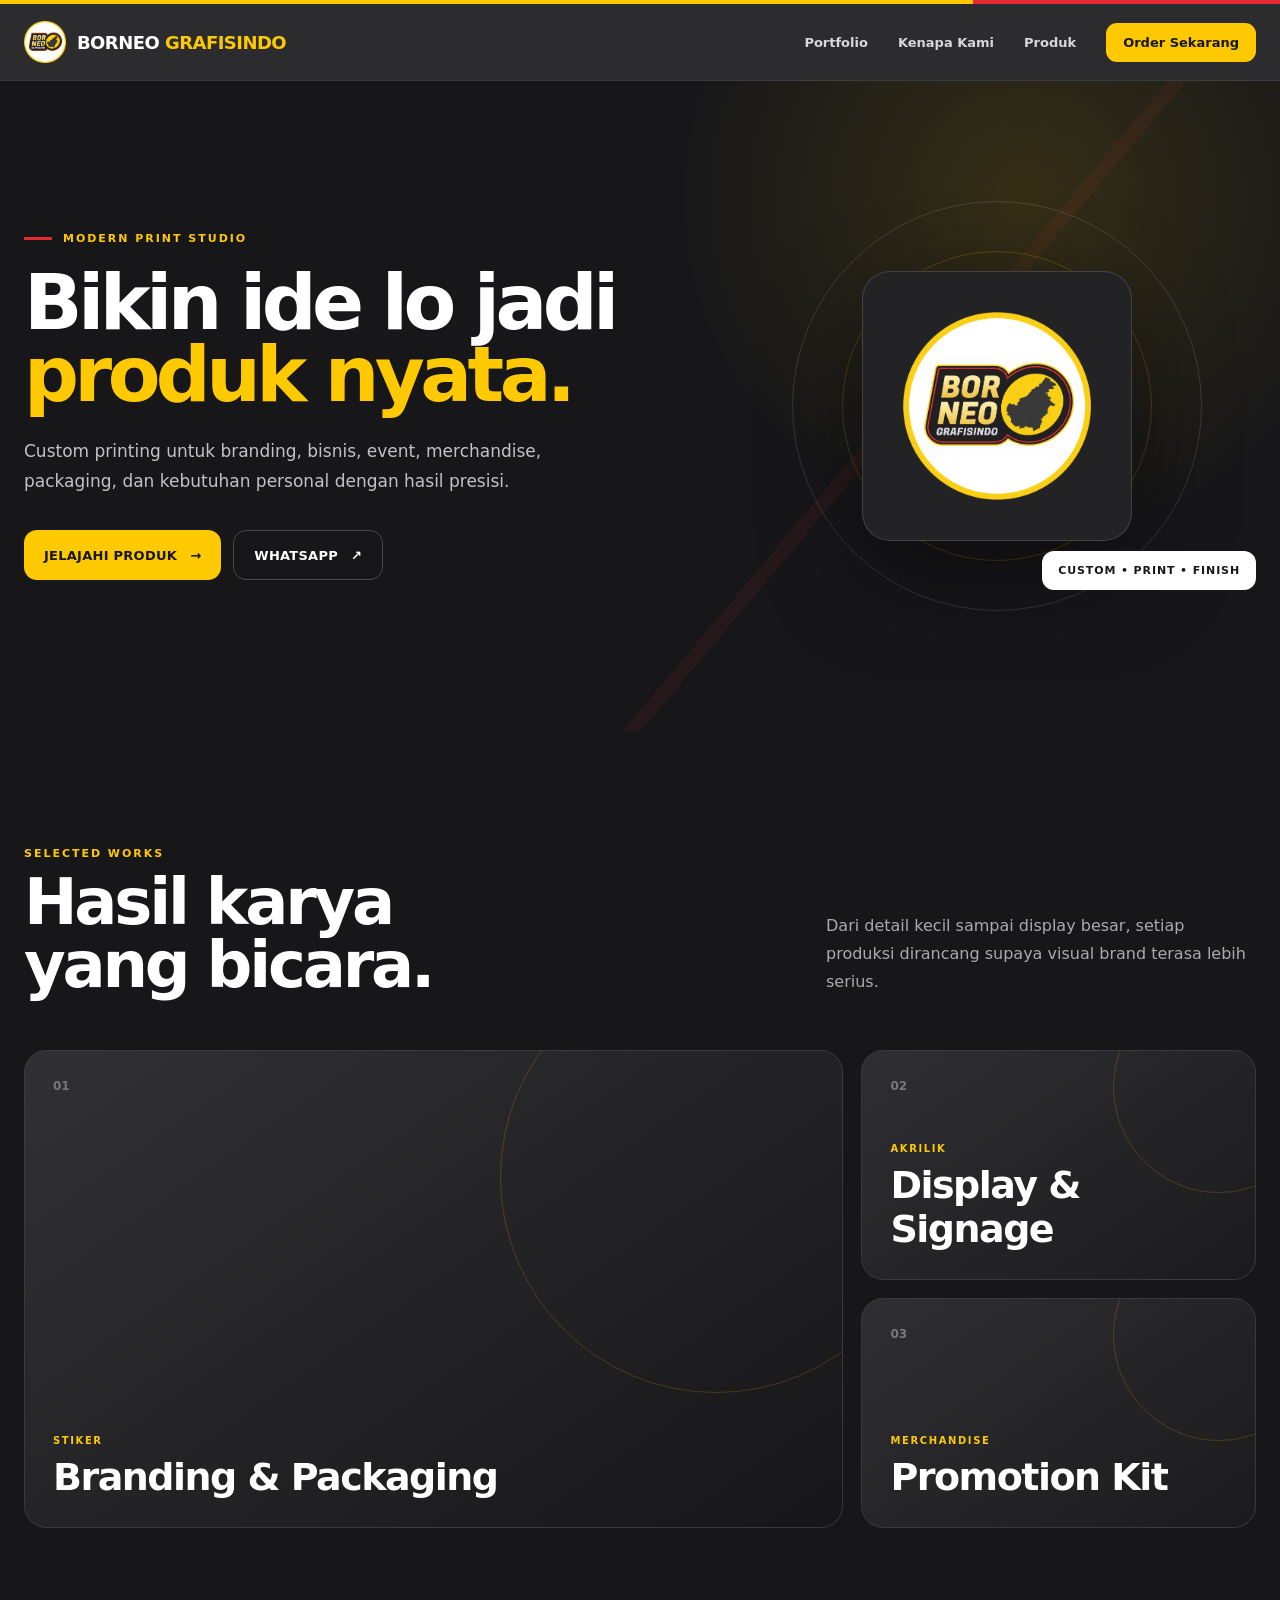
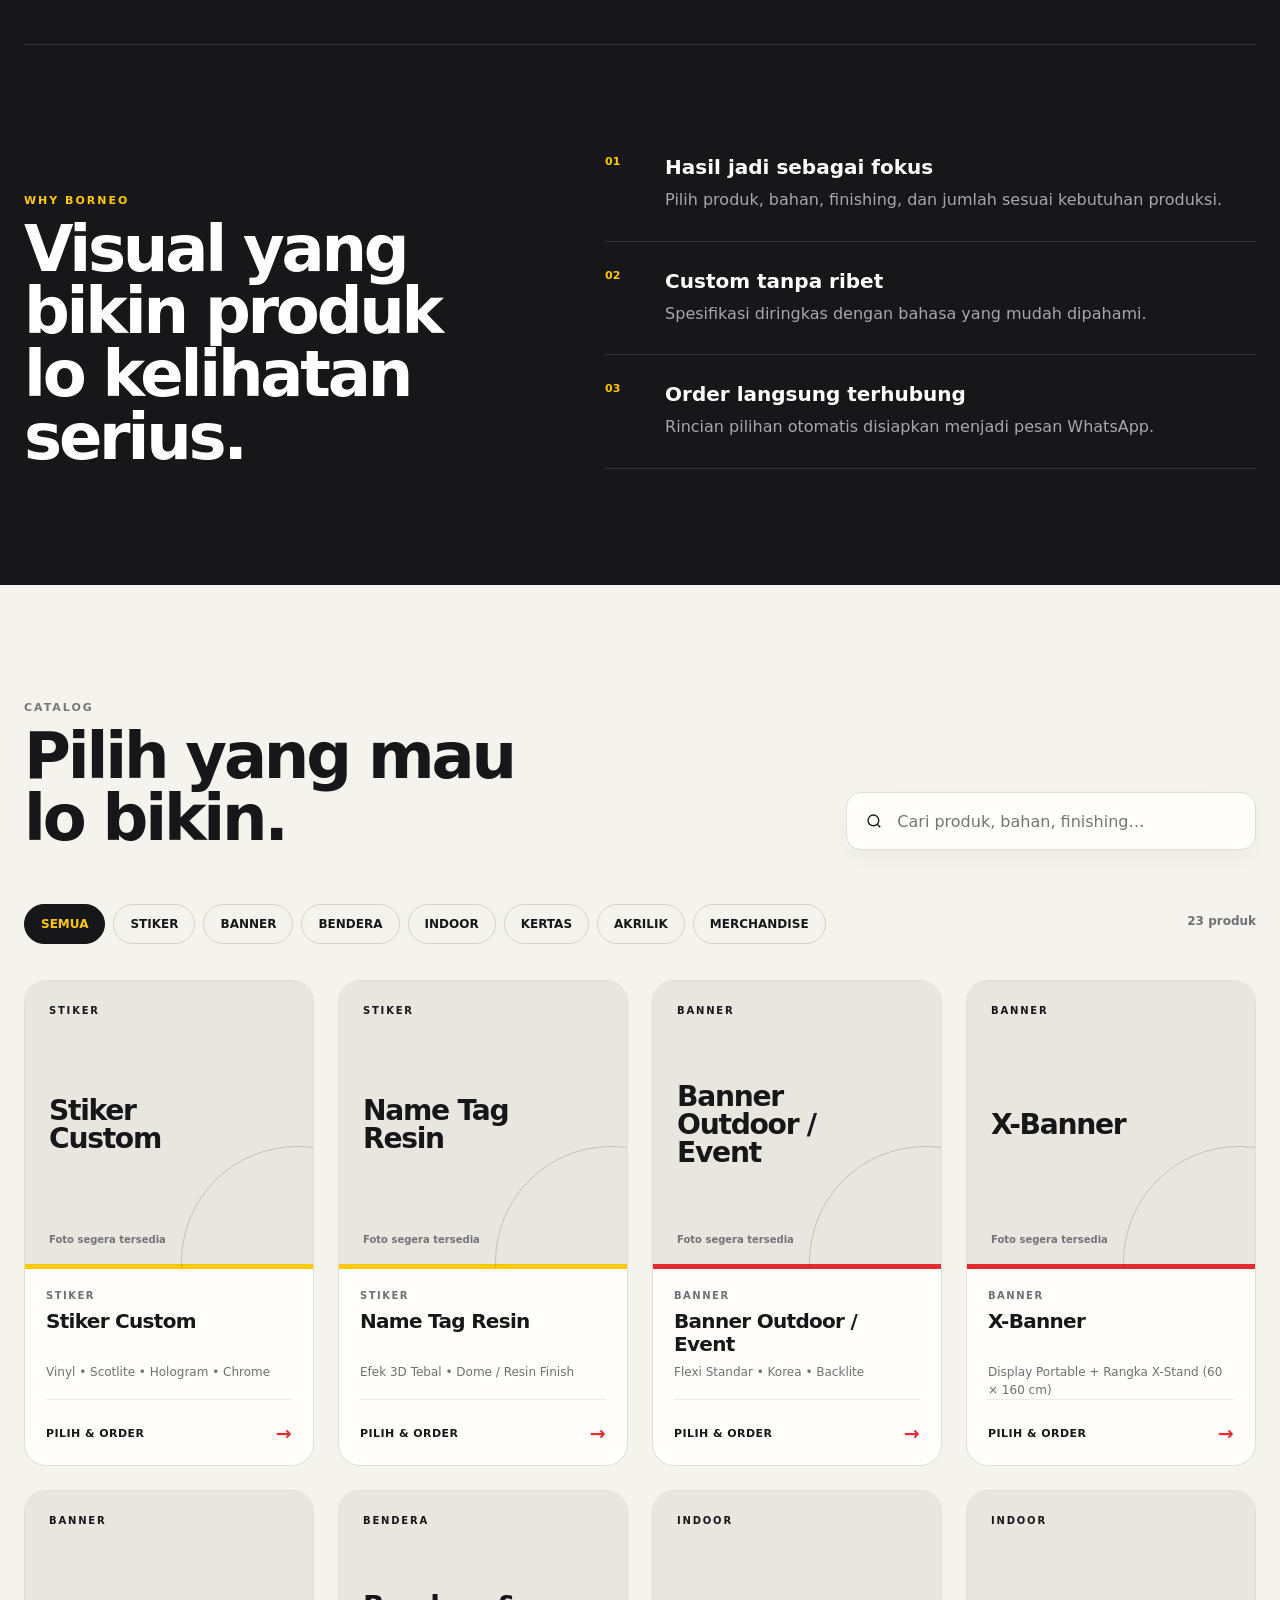
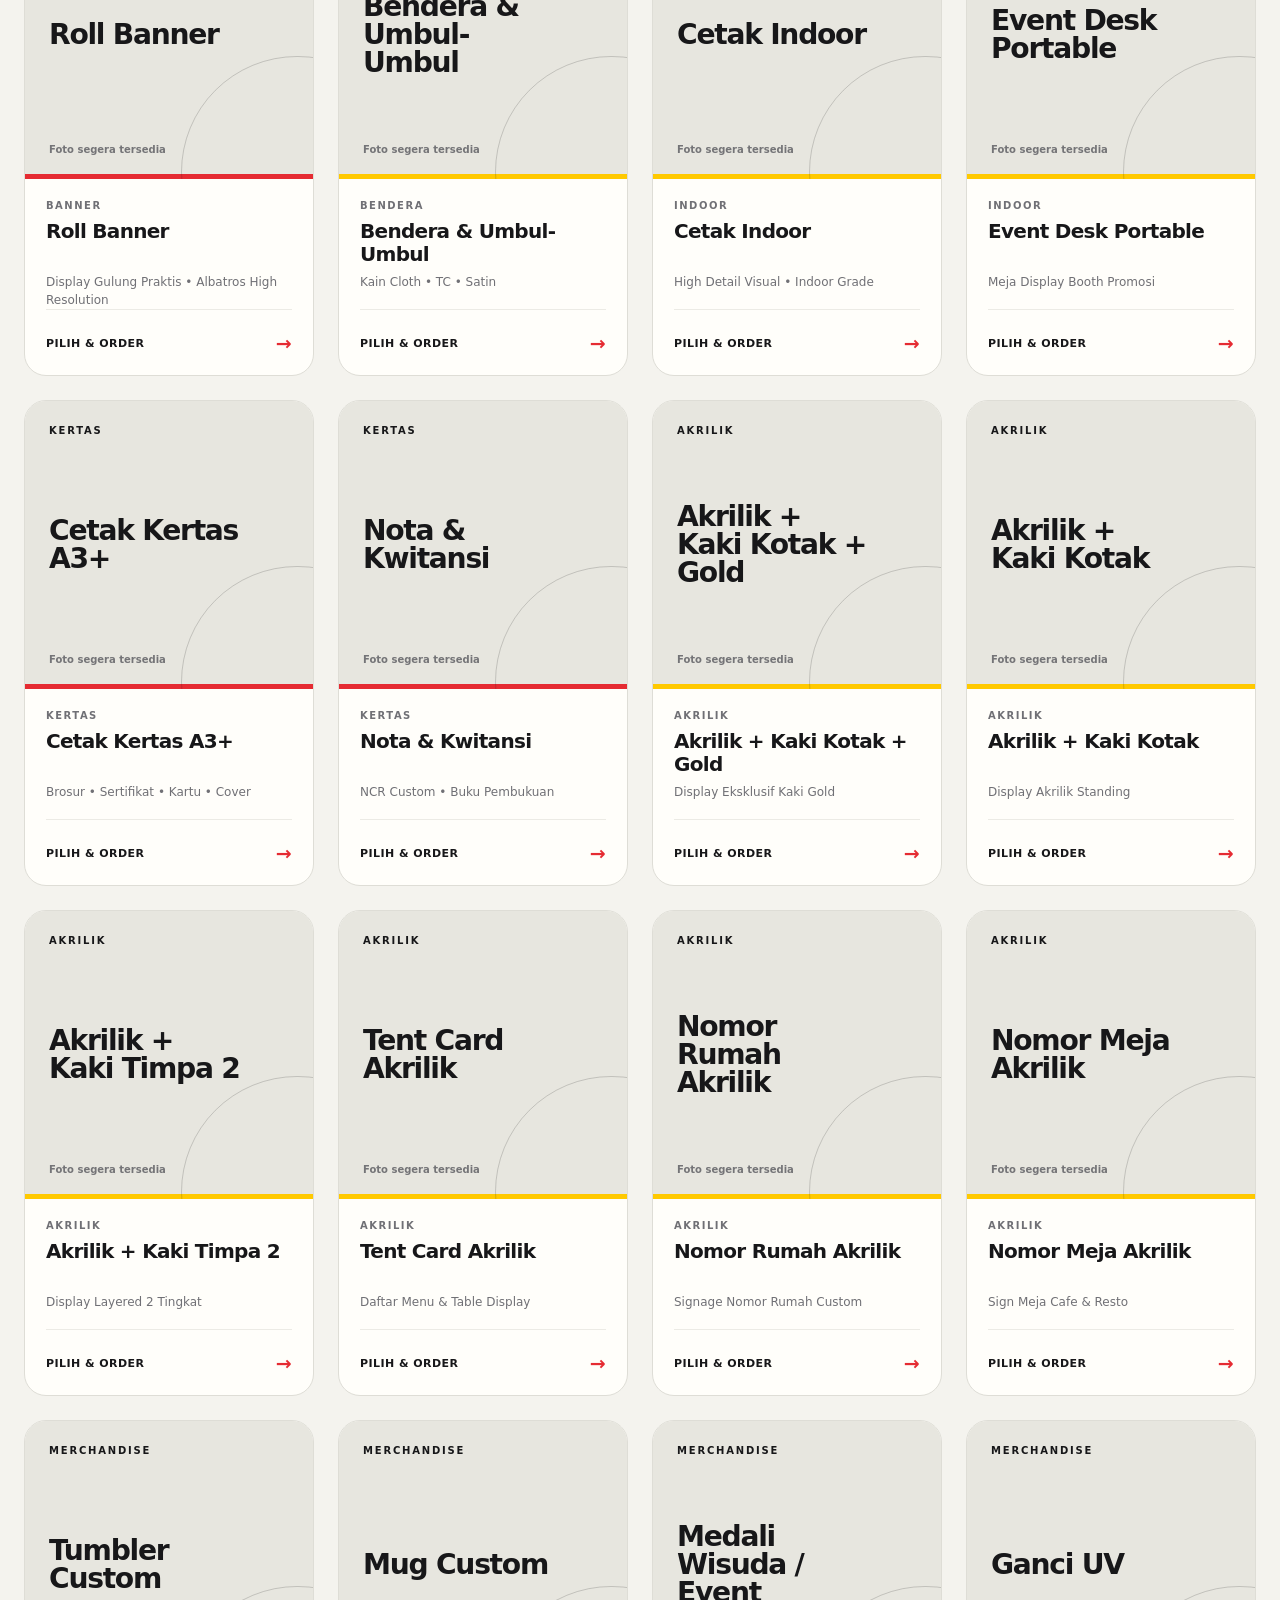
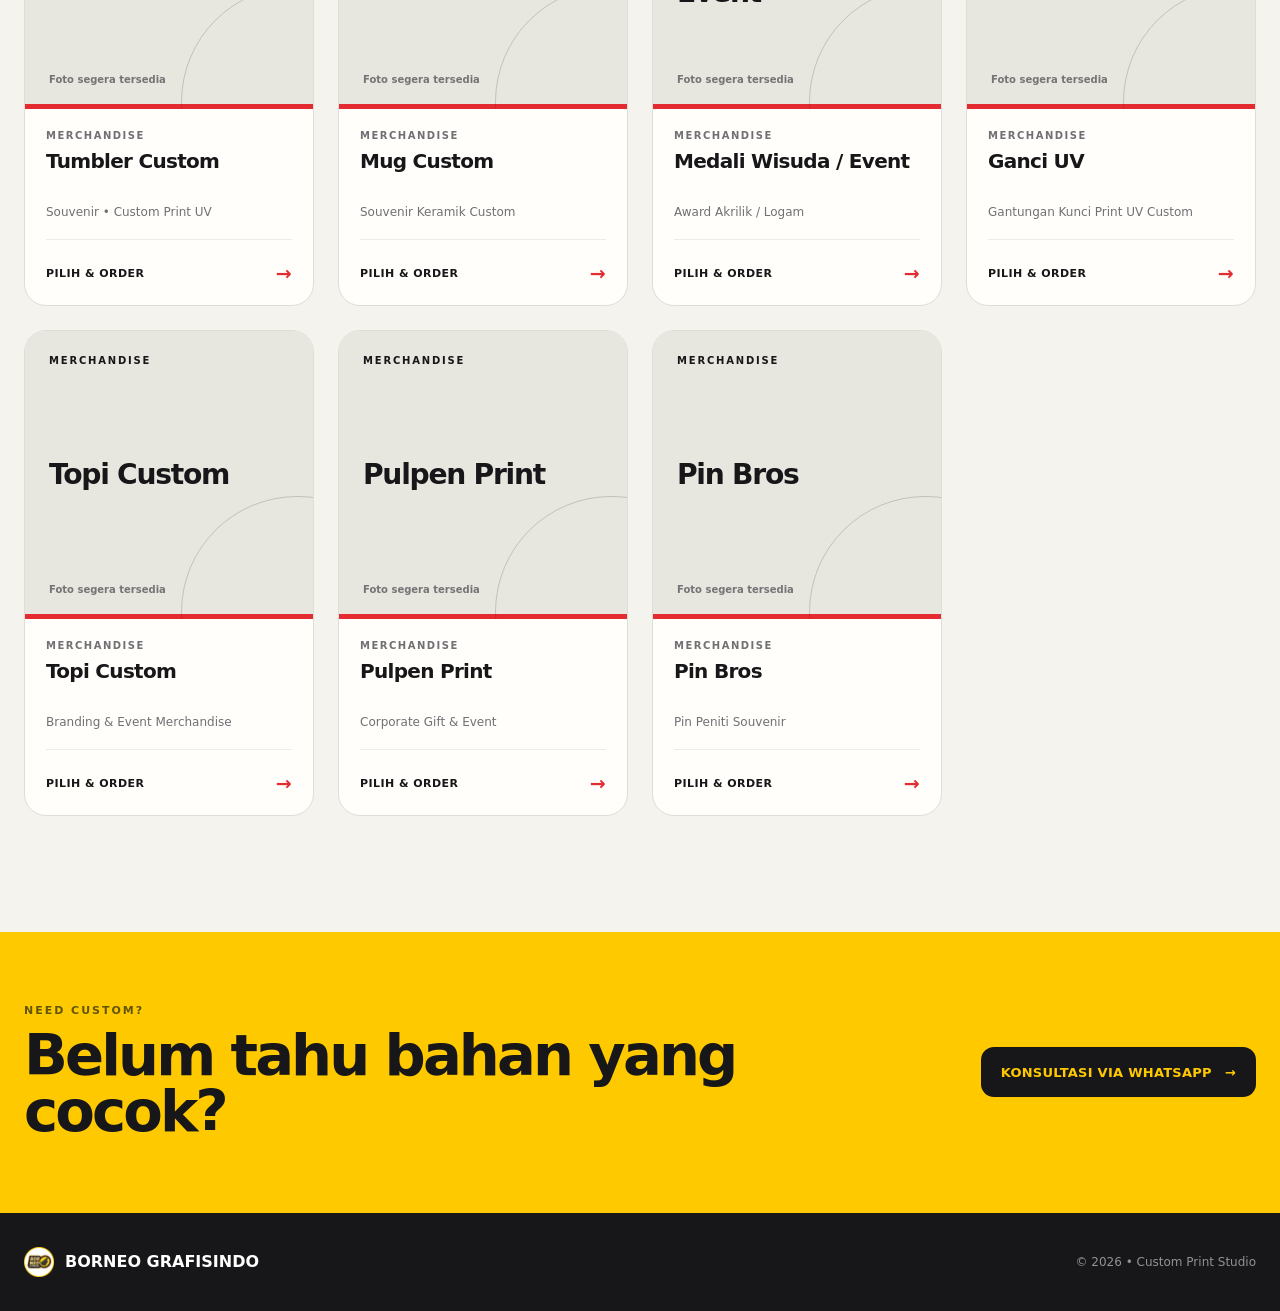
==== commit 53e86b33: "test: cover catalog structure and accessibility" ====
--- a/index.html
+++ b/index.html
@@ -131,7 +131,7 @@
           <img id="modalImg" alt="">
           <div id="modalFallback" class="image-fallback modal-fallback" hidden></div>
         </div>
-        <div class="gallery-dots" id="galleryDots" aria-label="Galeri produk"></div>
+        <div class="gallery-dots" id="galleryDots" role="group" aria-label="Galeri produk"></div>
       </div>
       <div class="modal-content">
         <p class="kicker" id="modalCat"></p>
--- a/style.css
+++ b/style.css
@@ -109,9 +109,10 @@
 .filter.active { border-color: var(--ink); background: var(--ink); color: var(--yellow); }
 .product-count { min-width: max-content; margin: 10px 0 0; color: var(--muted); font-size: 12px; font-weight: 800; }
 .product-grid { display: grid; grid-template-columns: repeat(4, minmax(0, 1fr)); gap: 24px; }
-.product-card { min-width: 0; display: flex; flex-direction: column; overflow: hidden; border: 1px solid var(--line); border-radius: var(--radius); background: var(--surface); transition: transform .25s ease, box-shadow .25s ease, border-color .25s ease; }
+.product-card { position: relative; min-width: 0; display: flex; flex-direction: column; overflow: hidden; border: 1px solid var(--line); border-radius: var(--radius); background: var(--surface); transition: transform .25s ease, box-shadow .25s ease, border-color .25s ease; }
 .product-card:hover { transform: translateY(-5px); border-color: #c9c8c0; box-shadow: var(--shadow); }
-.product-open { width: 100%; display: flex; flex: 1; flex-direction: column; padding: 0; border: 0; background: transparent; color: inherit; text-align: left; }
+.product-open { position: absolute; inset: 0; z-index: 2; width: 100%; padding: 0; border: 0; border-radius: inherit; background: transparent; color: inherit; }
+.product-open:focus-visible { outline: 4px solid var(--yellow); outline-offset: -5px; }
 .product-photo { position: relative; overflow: hidden; aspect-ratio: 1 / 1; display: grid; place-items: center; padding: 24px; background: #ebeae4; }
 .product-photo img { width: 100%; height: 100%; display: block; object-fit: contain; transition: transform .35s ease; }
 .product-card:hover .product-photo img { transform: scale(1.035); }
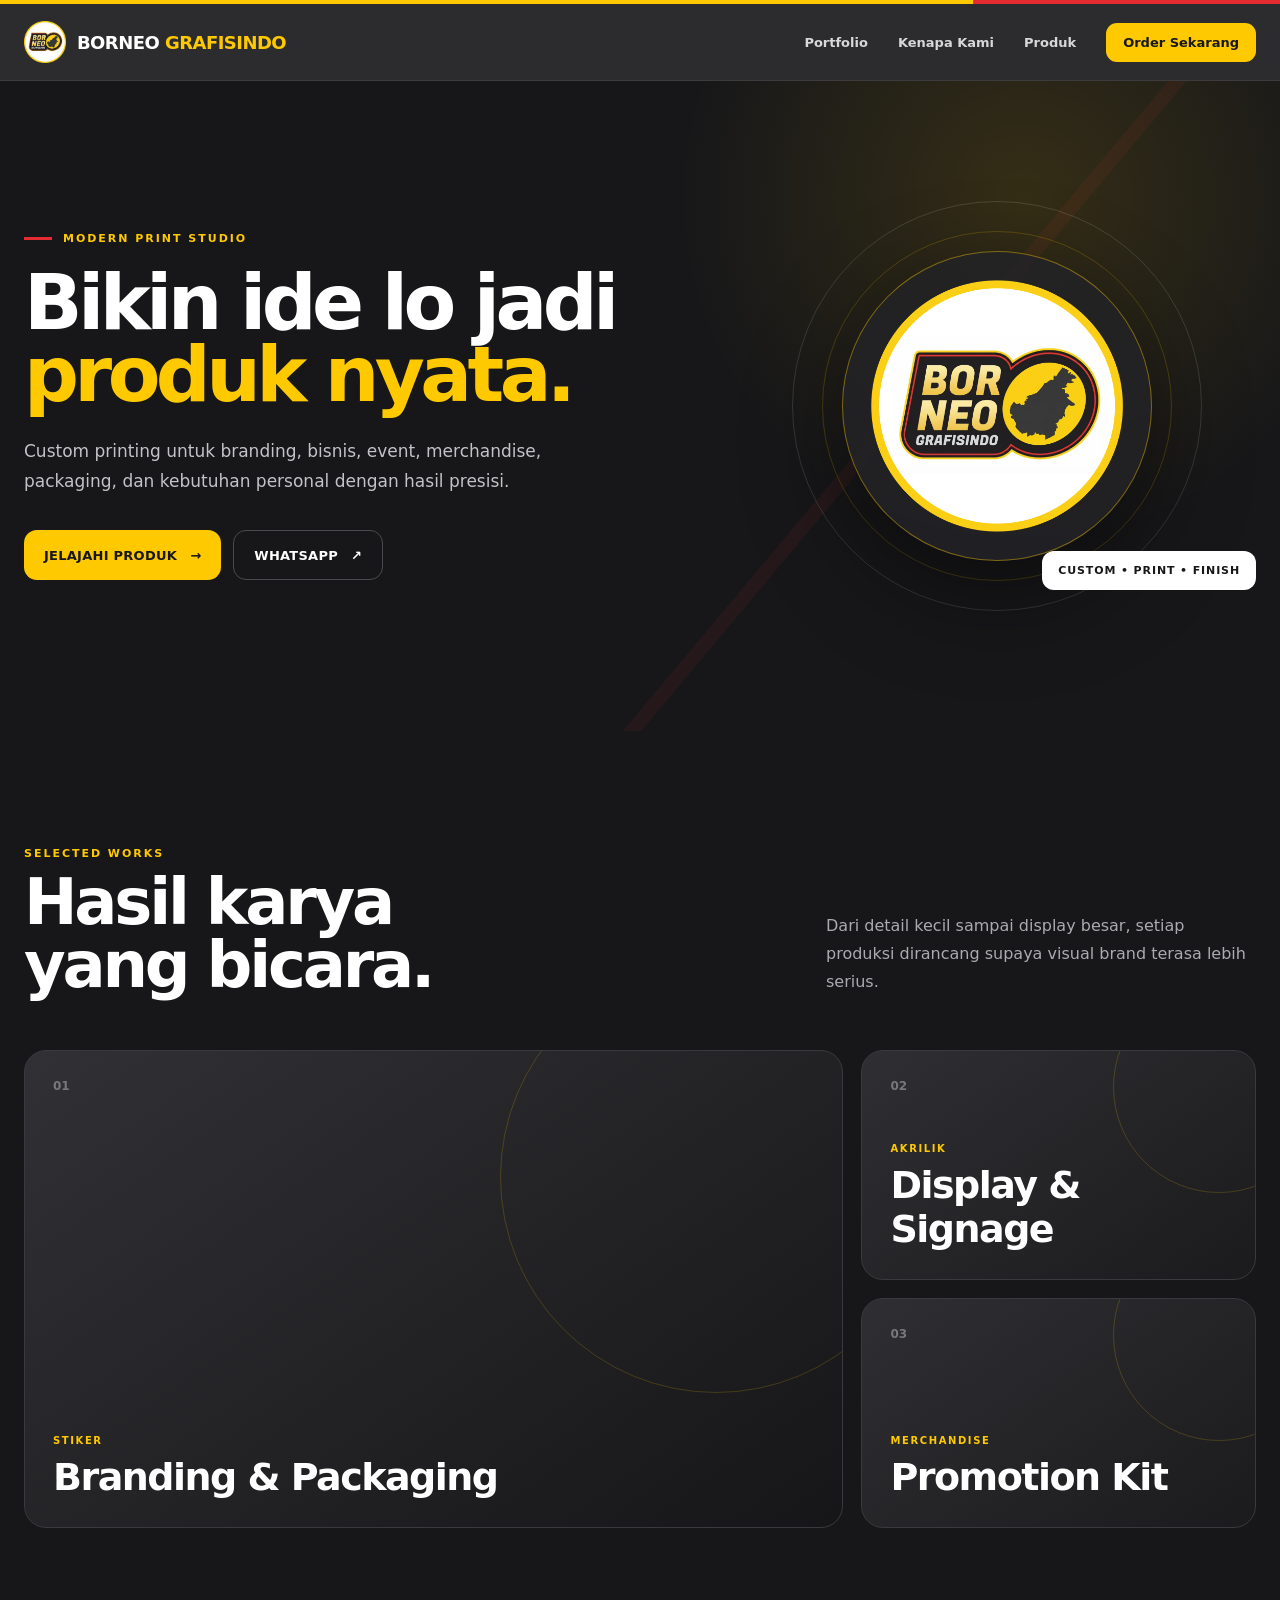
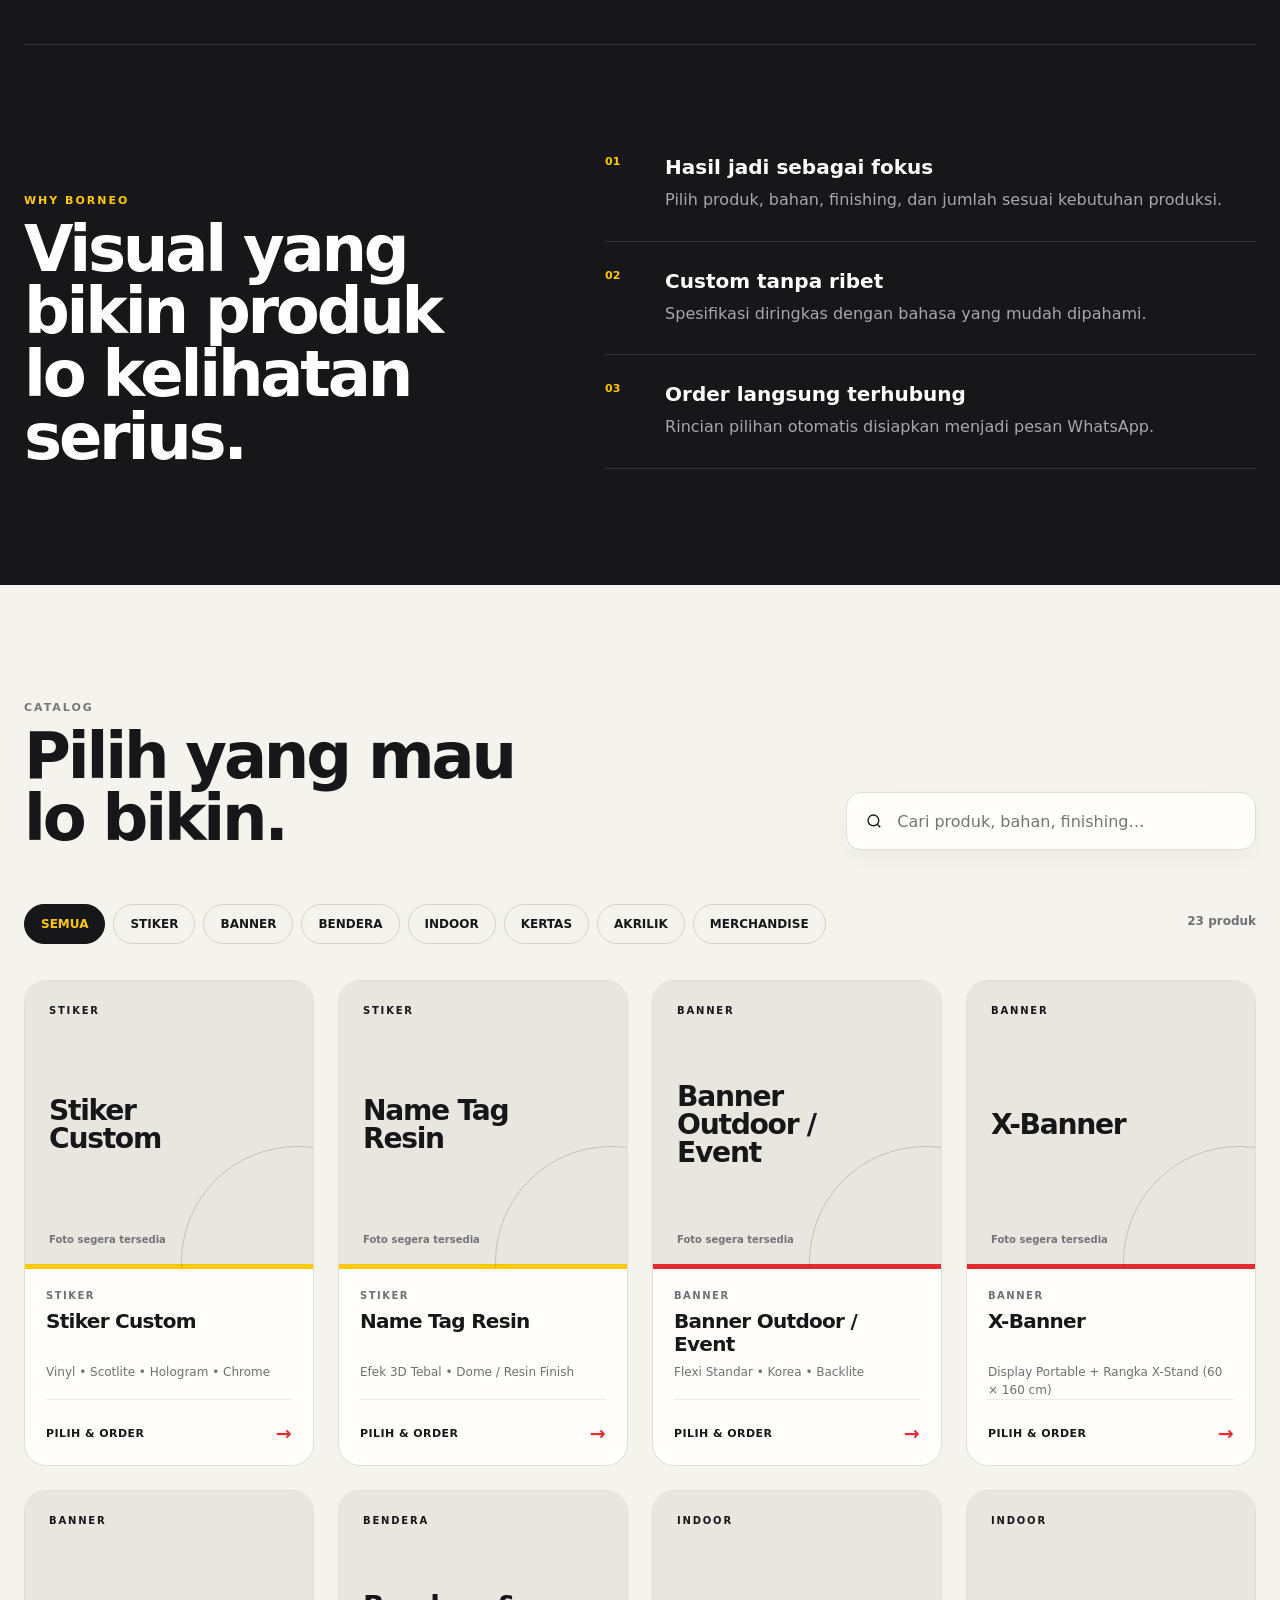
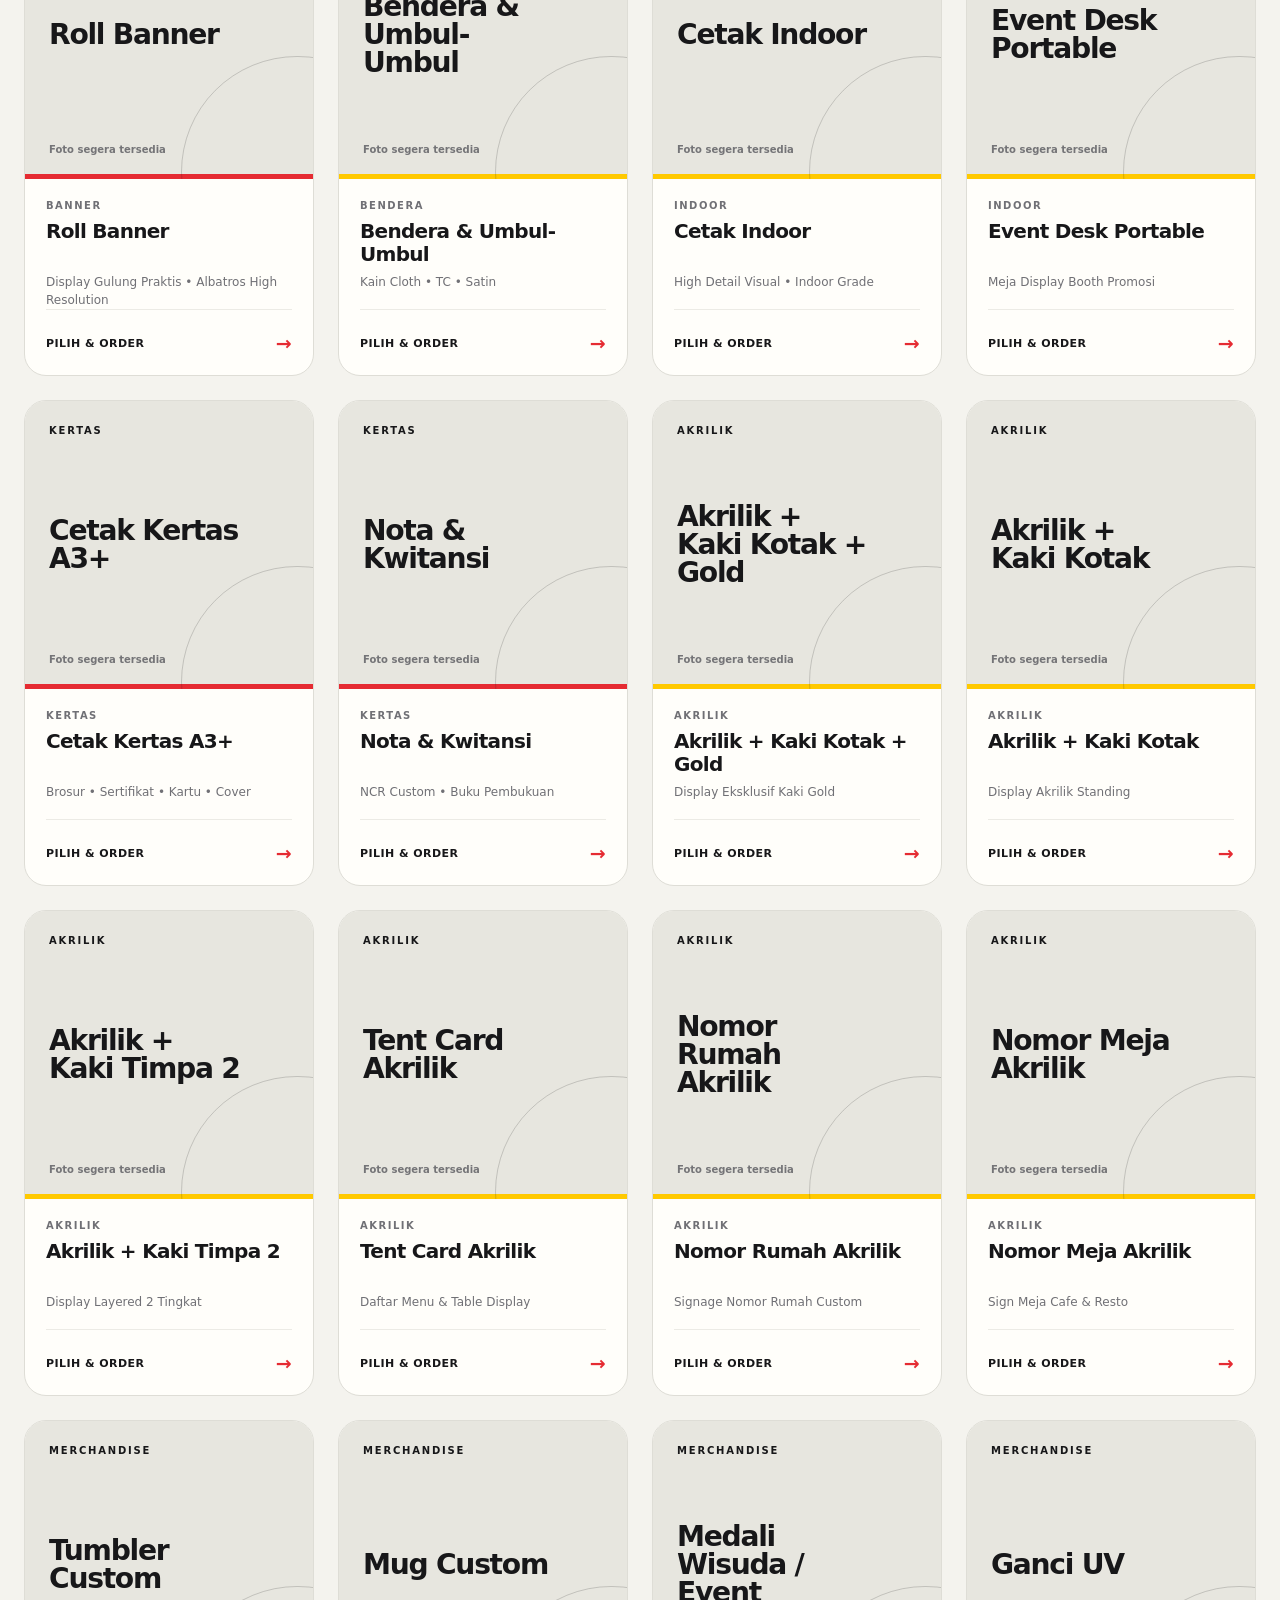
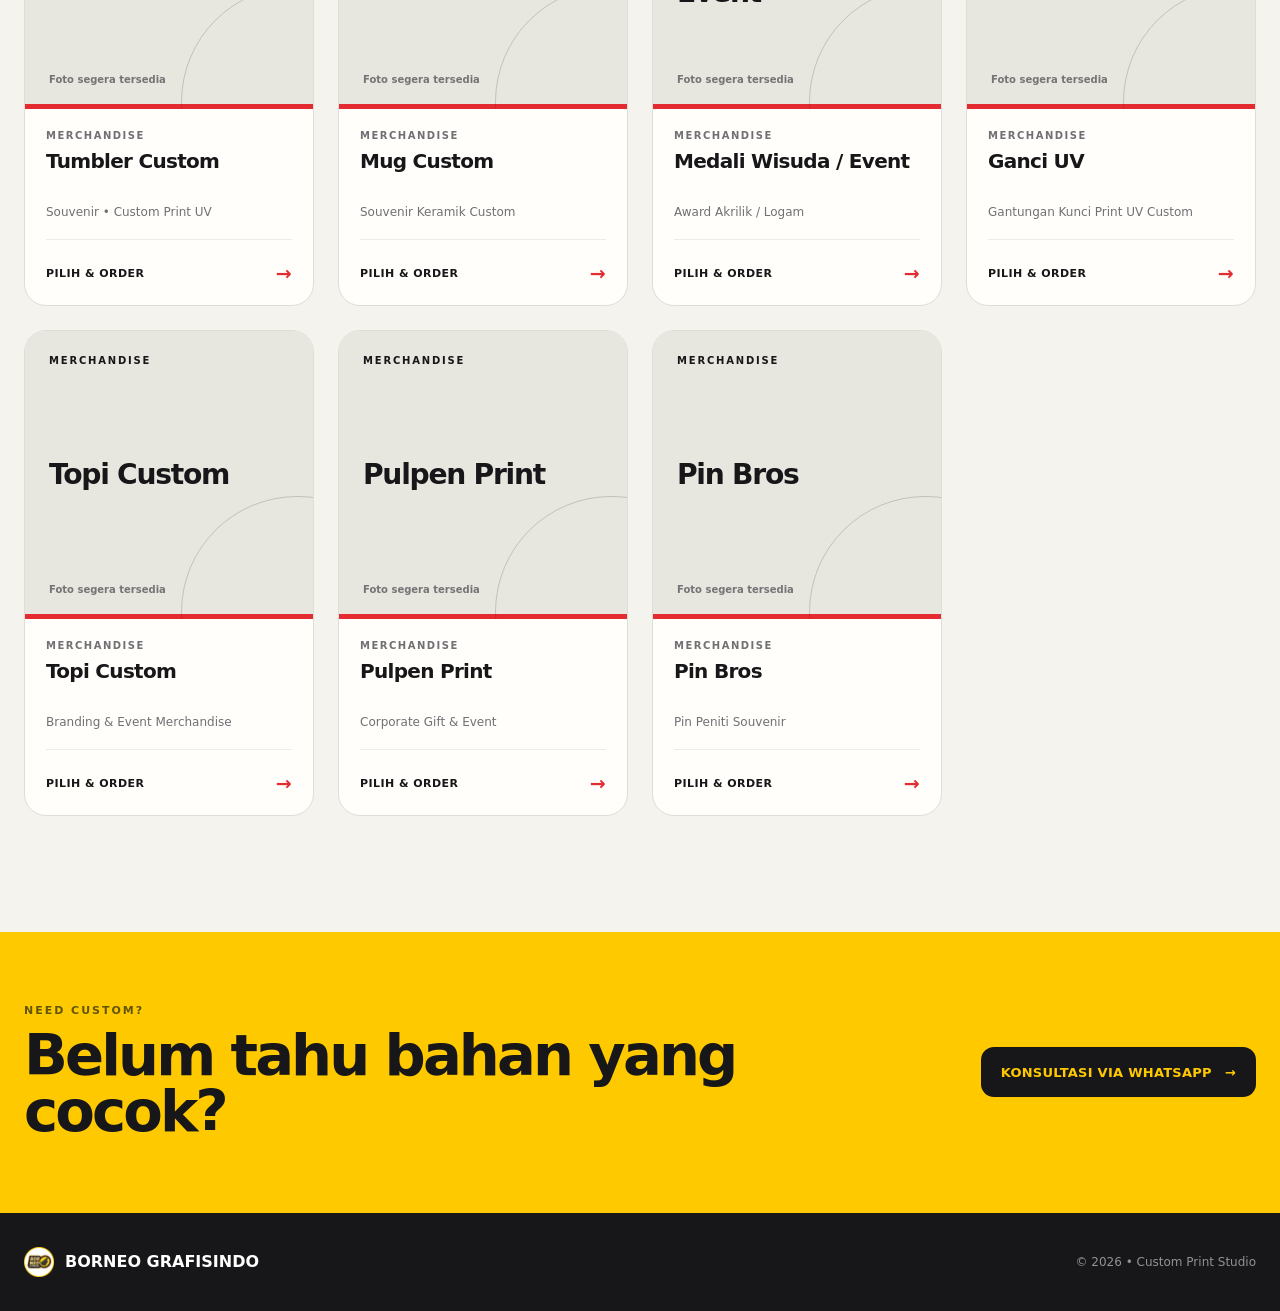
==== commit 5d7fdd3d: "feat: refine hero branding and mobile ordering" ====
--- a/index.html
+++ b/index.html
@@ -16,7 +16,7 @@
   <nav class="nav" aria-label="Navigasi utama">
     <div class="container nav-inner">
       <a href="#top" class="brand" aria-label="Borneo Grafisindo, kembali ke atas">
-        <img src="images/logo/logo.png" alt="" class="brand-logo">
+        <img src="images/logo/logo.png" alt="" class="brand-logo" decoding="async">
         <span class="brand-name">BORNEO <strong>GRAFISINDO</strong></span>
       </a>
       <button class="menu-toggle" id="menuToggle" type="button" aria-expanded="false" aria-controls="navLinks">
@@ -46,7 +46,7 @@
       <div class="hero-art" aria-hidden="true">
         <div class="orbit orbit-one"></div>
         <div class="orbit orbit-two"></div>
-        <div class="hero-logo-card"><img src="images/logo/logo.png" alt=""></div>
+        <div class="hero-logo-card"><img src="images/logo/logo.png" alt="" decoding="async"></div>
         <span class="floating-tag">CUSTOM • PRINT • FINISH</span>
       </div>
     </div>
@@ -117,7 +117,7 @@
 
   <footer class="footer">
     <div class="container footer-inner">
-      <div class="footer-brand"><img src="images/logo/logo.png" alt=""><strong>BORNEO GRAFISINDO</strong></div>
+      <div class="footer-brand"><img src="images/logo/logo.png" alt="" loading="lazy" decoding="async"><strong>BORNEO GRAFISINDO</strong></div>
       <p>© 2026 • Custom Print Studio</p>
     </div>
   </footer>
@@ -128,7 +128,7 @@
       <button class="modal-close" id="modalClose" type="button" aria-label="Tutup detail produk">×</button>
       <div class="modal-media">
         <div class="modal-media-main">
-          <img id="modalImg" alt="">
+          <img id="modalImg" alt="" decoding="async">
           <div id="modalFallback" class="image-fallback modal-fallback" hidden></div>
         </div>
         <div class="gallery-dots" id="galleryDots" role="group" aria-label="Galeri produk"></div>
--- a/style.css
+++ b/style.css
@@ -65,8 +65,8 @@
 .hero-art { min-height: 440px; display: grid; place-items: center; position: relative; }
 .orbit { position: absolute; aspect-ratio: 1; border: 1px solid rgba(255, 255, 255, .13); border-radius: 50%; }
 .orbit-one { width: 410px; }
-.orbit-two { width: 310px; border-color: rgba(255, 201, 0, .2); }
-.hero-logo-card { width: 270px; aspect-ratio: 1; display: grid; place-items: center; z-index: 1; padding: 40px; border: 1px solid rgba(255, 255, 255, .14); border-radius: 28px; background: var(--ink-soft); box-shadow: 0 34px 100px rgba(0, 0, 0, .45); }
+.orbit-two { width: 350px; border-color: rgba(255, 201, 0, .2); }
+.hero-logo-card { width: 310px; aspect-ratio: 1; display: grid; place-items: center; z-index: 1; padding: 28px; border: 1px solid rgba(255, 201, 0, .42); border-radius: 50%; background: rgba(35, 35, 38, .88); box-shadow: 0 34px 100px rgba(0, 0, 0, .45); }
 .hero-logo-card img { width: 100%; height: 100%; object-fit: contain; }
 .floating-tag { position: absolute; right: 0; bottom: 36px; z-index: 2; padding: 13px 16px; border-radius: 12px; background: #fff; color: var(--ink); font-size: 11px; font-weight: 900; letter-spacing: .08em; }
 
@@ -149,7 +149,7 @@
 .modal-close { position: absolute; top: 16px; right: 16px; z-index: 4; width: 42px; height: 42px; border: 0; border-radius: 50%; background: rgba(255, 255, 255, .9); color: var(--ink); font-size: 24px; line-height: 1; }
 .modal-media { min-width: 0; min-height: 600px; display: flex; flex-direction: column; align-items: center; justify-content: center; gap: 16px; padding: 32px; background: #e4e3dc; }
 .modal-media-main { position: relative; width: 100%; aspect-ratio: 4 / 3; overflow: hidden; display: grid; place-items: center; border-radius: 18px; background: var(--surface); }
-.modal-media-main img { width: 100%; height: 100%; display: block; object-fit: contain; padding: 20px; }
+.modal-media-main img { position: absolute; inset: 0; width: 100%; height: 100%; display: block; object-fit: contain; padding: 20px; }
 .modal-fallback { justify-content: center; gap: 14px; }
 .gallery-dots { min-height: 14px; display: flex; flex-wrap: wrap; justify-content: center; gap: 8px; }
 .gallery-dot { width: 10px; height: 10px; padding: 0; border: 0; border-radius: 50%; background: #bbb9b1; }
@@ -198,7 +198,7 @@
   .hero-copy-wrap { padding: 76px 0 32px; }
   .hero-art { min-height: 330px; }
   .orbit-one { width: min(380px, 90vw); }
-  .hero-logo-card { width: 210px; padding: 32px; }
+  .hero-logo-card { width: 220px; padding: 20px; }
   .floating-tag { right: 5%; bottom: 26px; }
   .section { padding-block: 86px; }
   .section-heading { align-items: start; flex-direction: column; gap: 28px; margin-bottom: 40px; }
@@ -214,8 +214,10 @@
   .footer-inner { align-items: flex-start; flex-direction: column; }
   .modal { padding: 12px; }
   .modal-dialog { max-height: calc(100vh - 24px); grid-template-columns: 1fr; }
+  .modal-close { position: fixed; top: 22px; right: 22px; }
   .modal-media { min-height: auto; padding: 22px; }
   .modal-content { padding: 34px 24px 28px; }
+  .order-button { position: sticky; bottom: 0; z-index: 3; box-shadow: 0 -10px 24px rgba(244, 243, 238, .9); }
 }
 
 @media (max-width: 520px) {
@@ -226,7 +228,7 @@
   .product-photo { padding: 28px; }
   .modal-media-main { aspect-ratio: 1 / 1; }
   .modal-media-main img { padding: 14px; }
-  .modal-close { top: 10px; right: 10px; }
+  .modal-close { top: 22px; right: 22px; }
 }
 
 @media (prefers-reduced-motion: reduce) {
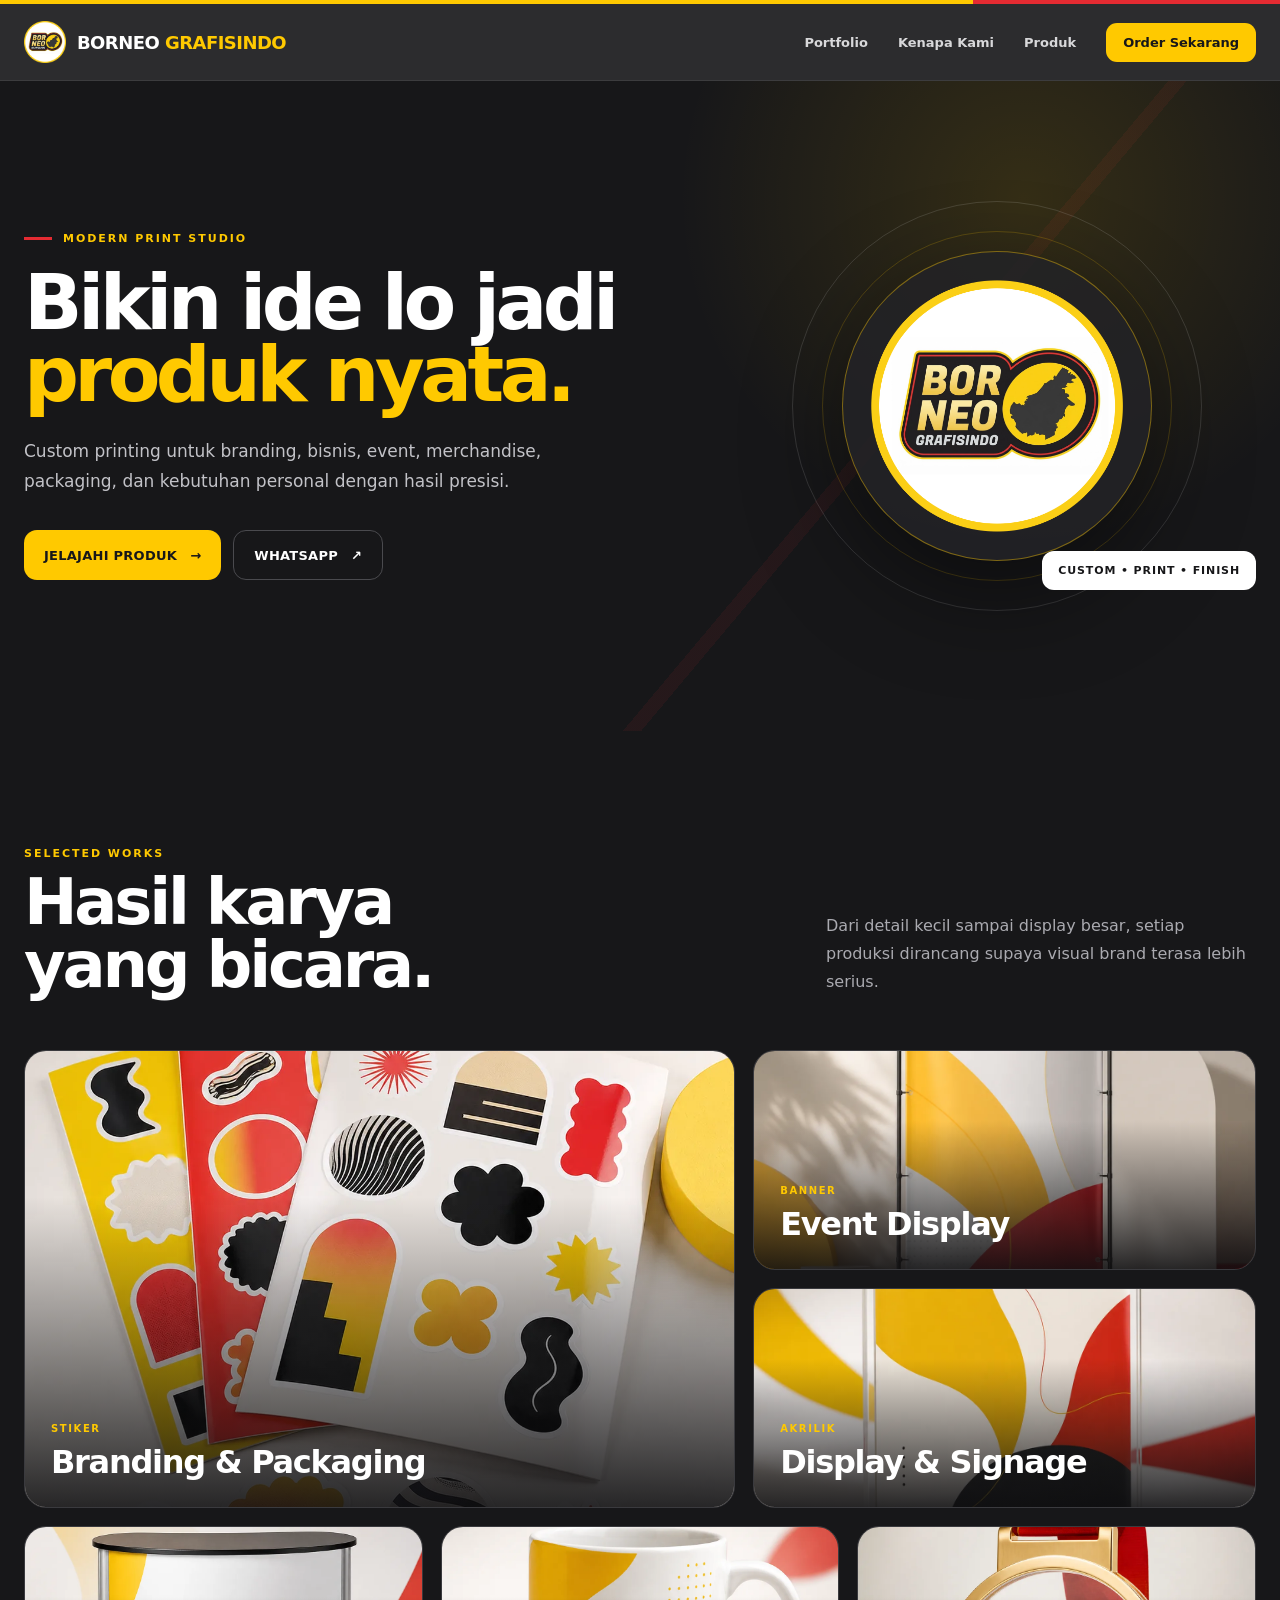
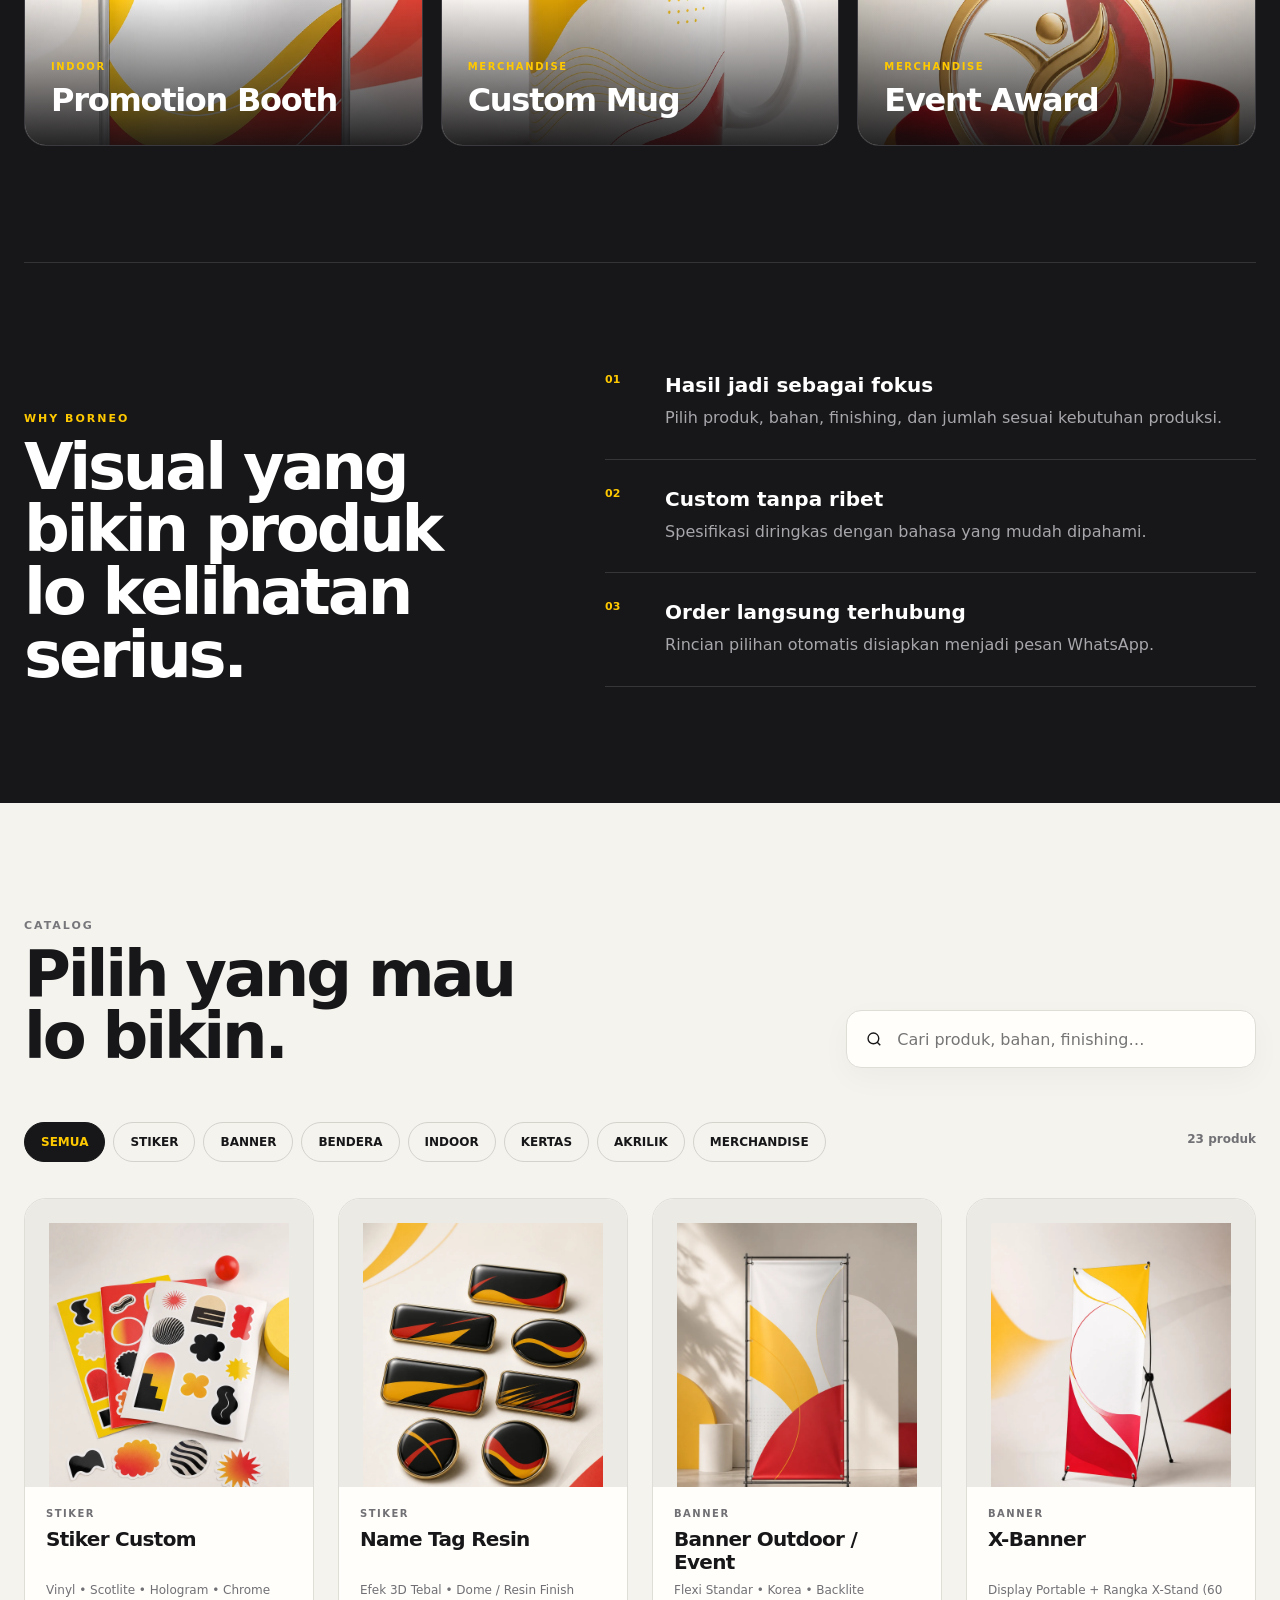
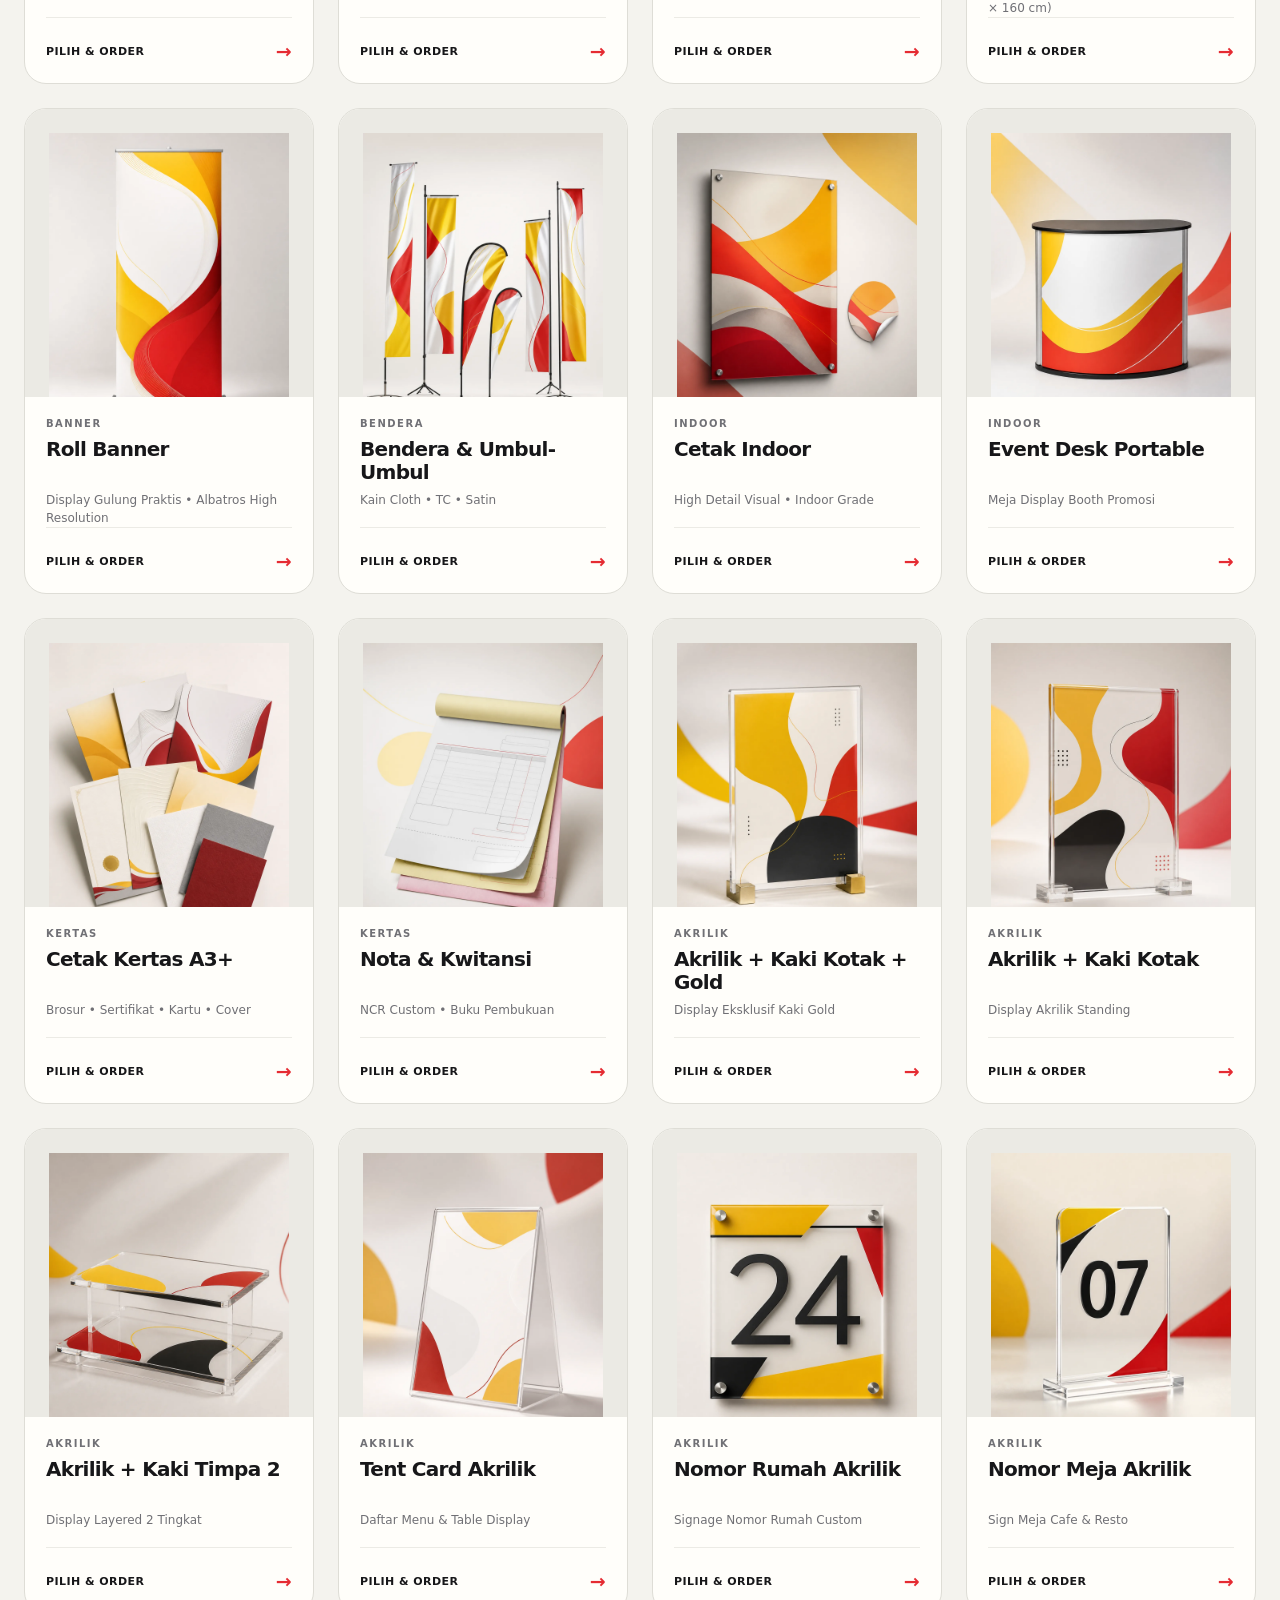
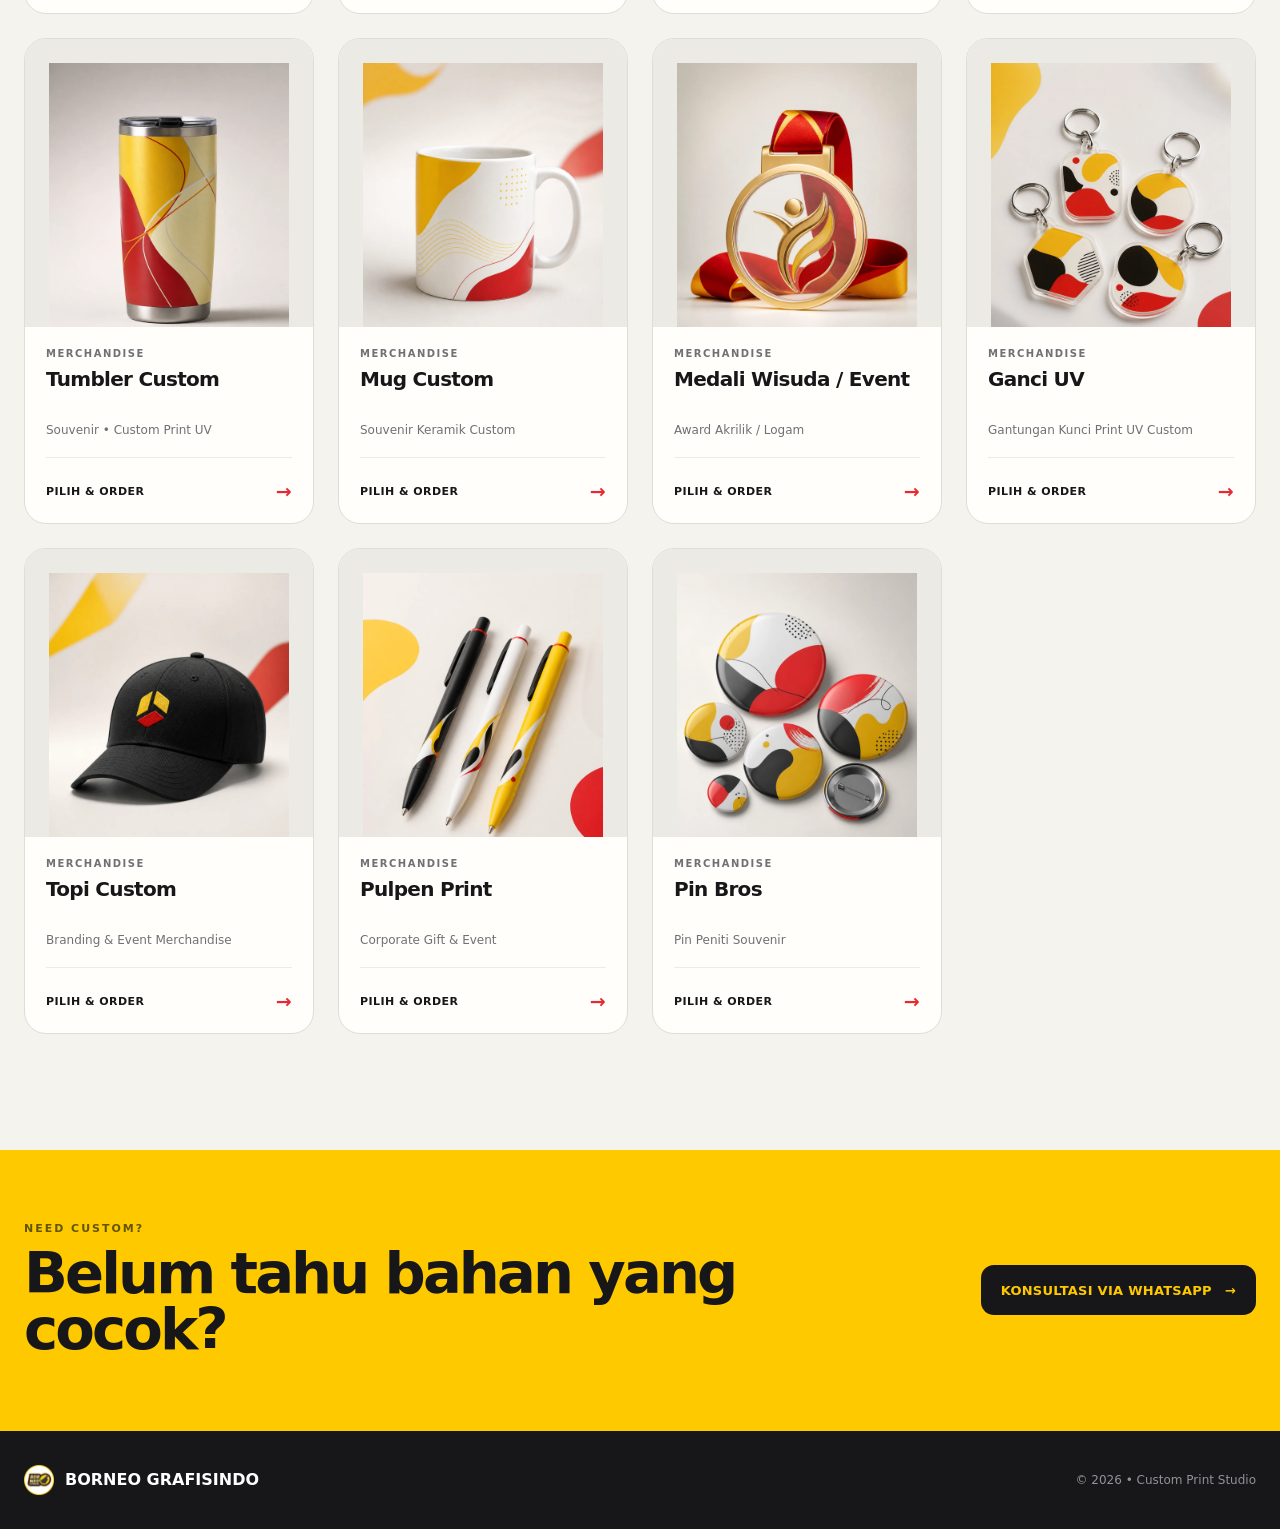
==== commit f1bb2b45: "feat: turn portfolio into visual work gallery" ====
--- a/index.html
+++ b/index.html
@@ -60,17 +60,29 @@
           <p class="section-intro">Dari detail kecil sampai display besar, setiap produksi dirancang supaya visual brand terasa lebih serius.</p>
         </div>
         <div class="portfolio-grid">
-          <article class="portfolio-card portfolio-primary">
-            <div class="portfolio-mark">01</div>
-            <div><span>STIKER</span><h3>Branding & Packaging</h3></div>
+          <article class="portfolio-card">
+            <img src="images/stiker/cover.webp" alt="Mockup hasil cetak stiker custom" loading="lazy" decoding="async">
+            <div class="portfolio-caption"><span>STIKER</span><h3>Branding & Packaging</h3></div>
           </article>
           <article class="portfolio-card">
-            <div class="portfolio-mark">02</div>
-            <div><span>AKRILIK</span><h3>Display & Signage</h3></div>
+            <img src="images/banner/cover.webp" alt="Mockup hasil cetak banner event" loading="lazy" decoding="async">
+            <div class="portfolio-caption"><span>BANNER</span><h3>Event Display</h3></div>
           </article>
           <article class="portfolio-card">
-            <div class="portfolio-mark">03</div>
-            <div><span>MERCHANDISE</span><h3>Promotion Kit</h3></div>
+            <img src="images/akrilik/kaki-gold-cover.webp" alt="Mockup hasil display akrilik premium" loading="lazy" decoding="async">
+            <div class="portfolio-caption"><span>AKRILIK</span><h3>Display & Signage</h3></div>
+          </article>
+          <article class="portfolio-card">
+            <img src="images/indoor/event-desk-cover.webp" alt="Mockup hasil event desk portable" loading="lazy" decoding="async">
+            <div class="portfolio-caption"><span>INDOOR</span><h3>Promotion Booth</h3></div>
+          </article>
+          <article class="portfolio-card">
+            <img src="images/merchandise/mug-cover.webp" alt="Mockup hasil mug custom" loading="lazy" decoding="async">
+            <div class="portfolio-caption"><span>MERCHANDISE</span><h3>Custom Mug</h3></div>
+          </article>
+          <article class="portfolio-card">
+            <img src="images/merchandise/medali-cover.webp" alt="Mockup hasil medali custom" loading="lazy" decoding="async">
+            <div class="portfolio-caption"><span>MERCHANDISE</span><h3>Event Award</h3></div>
           </article>
         </div>
       </div>
--- a/style.css
+++ b/style.css
@@ -78,14 +78,16 @@
 .section-heading-light { color: #fff; }
 .section-heading-light .kicker { color: var(--yellow); }
 .works { background: var(--ink); }
-.portfolio-grid { display: grid; grid-template-columns: 1.35fr .65fr; grid-template-rows: repeat(2, 230px); gap: 18px; }
-.portfolio-card { position: relative; overflow: hidden; display: flex; flex-direction: column; justify-content: space-between; padding: 28px; border: 1px solid #3a3a3e; border-radius: 22px; color: #fff; background: linear-gradient(145deg, #2f2f33, #1b1b1d); }
-.portfolio-card::before { position: absolute; width: 210px; aspect-ratio: 1; right: -70px; top: -70px; border: 1px solid rgba(255, 201, 0, .18); border-radius: 50%; content: ""; }
-.portfolio-primary { grid-row: 1 / 3; background: linear-gradient(145deg, #313135, #161618); }
-.portfolio-primary::before { width: 430px; right: -90px; top: -90px; }
-.portfolio-mark { color: #77777d; font-size: 12px; font-weight: 900; }
+.portfolio-grid { display: grid; grid-template-columns: repeat(12, minmax(0, 1fr)); grid-auto-rows: 220px; gap: 18px; }
+.portfolio-card { position: relative; overflow: hidden; grid-column: span 4; border: 1px solid #3a3a3e; border-radius: 22px; color: #fff; background: #242426; }
+.portfolio-card:first-child { grid-column: span 7; grid-row: span 2; }
+.portfolio-card:nth-child(2), .portfolio-card:nth-child(3) { grid-column: span 5; }
+.portfolio-card img { width: 100%; height: 100%; display: block; object-fit: cover; transition: transform .45s ease; }
+.portfolio-card::after { position: absolute; inset: 32% 0 0; background: linear-gradient(transparent, rgba(12, 12, 14, .88)); content: ""; }
+.portfolio-card:hover img { transform: scale(1.035); }
+.portfolio-caption { position: absolute; left: 0; right: 0; bottom: 0; z-index: 1; padding: 26px; }
 .portfolio-card span { color: var(--yellow); font-size: 10px; font-weight: 900; letter-spacing: .16em; }
-.portfolio-card h3 { margin: 7px 0 0; font-size: clamp(22px, 3vw, 38px); letter-spacing: -.04em; }
+.portfolio-card h3 { margin: 7px 0 0; font-size: clamp(20px, 2.5vw, 34px); letter-spacing: -.04em; }
 .why { padding-top: 0; background: var(--ink); color: #fff; }
 .why-grid { display: grid; grid-template-columns: .85fr 1.15fr; gap: 100px; padding-top: 110px; border-top: 1px solid #343438; }
 .why-heading { margin: 0; }
@@ -202,8 +204,9 @@
   .floating-tag { right: 5%; bottom: 26px; }
   .section { padding-block: 86px; }
   .section-heading { align-items: start; flex-direction: column; gap: 28px; margin-bottom: 40px; }
-  .portfolio-grid { grid-template-columns: 1fr; grid-template-rows: 360px repeat(2, 190px); }
-  .portfolio-primary { grid-row: auto; }
+  .portfolio-grid { grid-template-columns: repeat(2, minmax(0, 1fr)); grid-auto-rows: 280px; }
+  .portfolio-card, .portfolio-card:nth-child(2), .portfolio-card:nth-child(3) { grid-column: span 1; }
+  .portfolio-card:first-child { grid-column: span 2; grid-row: span 1; }
   .why-grid { grid-template-columns: 1fr; gap: 44px; padding-top: 80px; }
   .catalog-heading .search-field { width: 100%; }
   .catalog-toolbar { align-items: stretch; flex-direction: column; gap: 4px; }
@@ -225,6 +228,8 @@
   .hero-actions { align-items: stretch; flex-direction: column; }
   .hero-actions .btn { width: 100%; }
   .product-grid { grid-template-columns: 1fr; gap: 18px; }
+  .portfolio-grid { grid-template-columns: 1fr; grid-auto-rows: 300px; }
+  .portfolio-card, .portfolio-card:first-child, .portfolio-card:nth-child(2), .portfolio-card:nth-child(3) { grid-column: 1; grid-row: auto; }
   .product-photo { padding: 28px; }
   .modal-media-main { aspect-ratio: 1 / 1; }
   .modal-media-main img { padding: 14px; }
